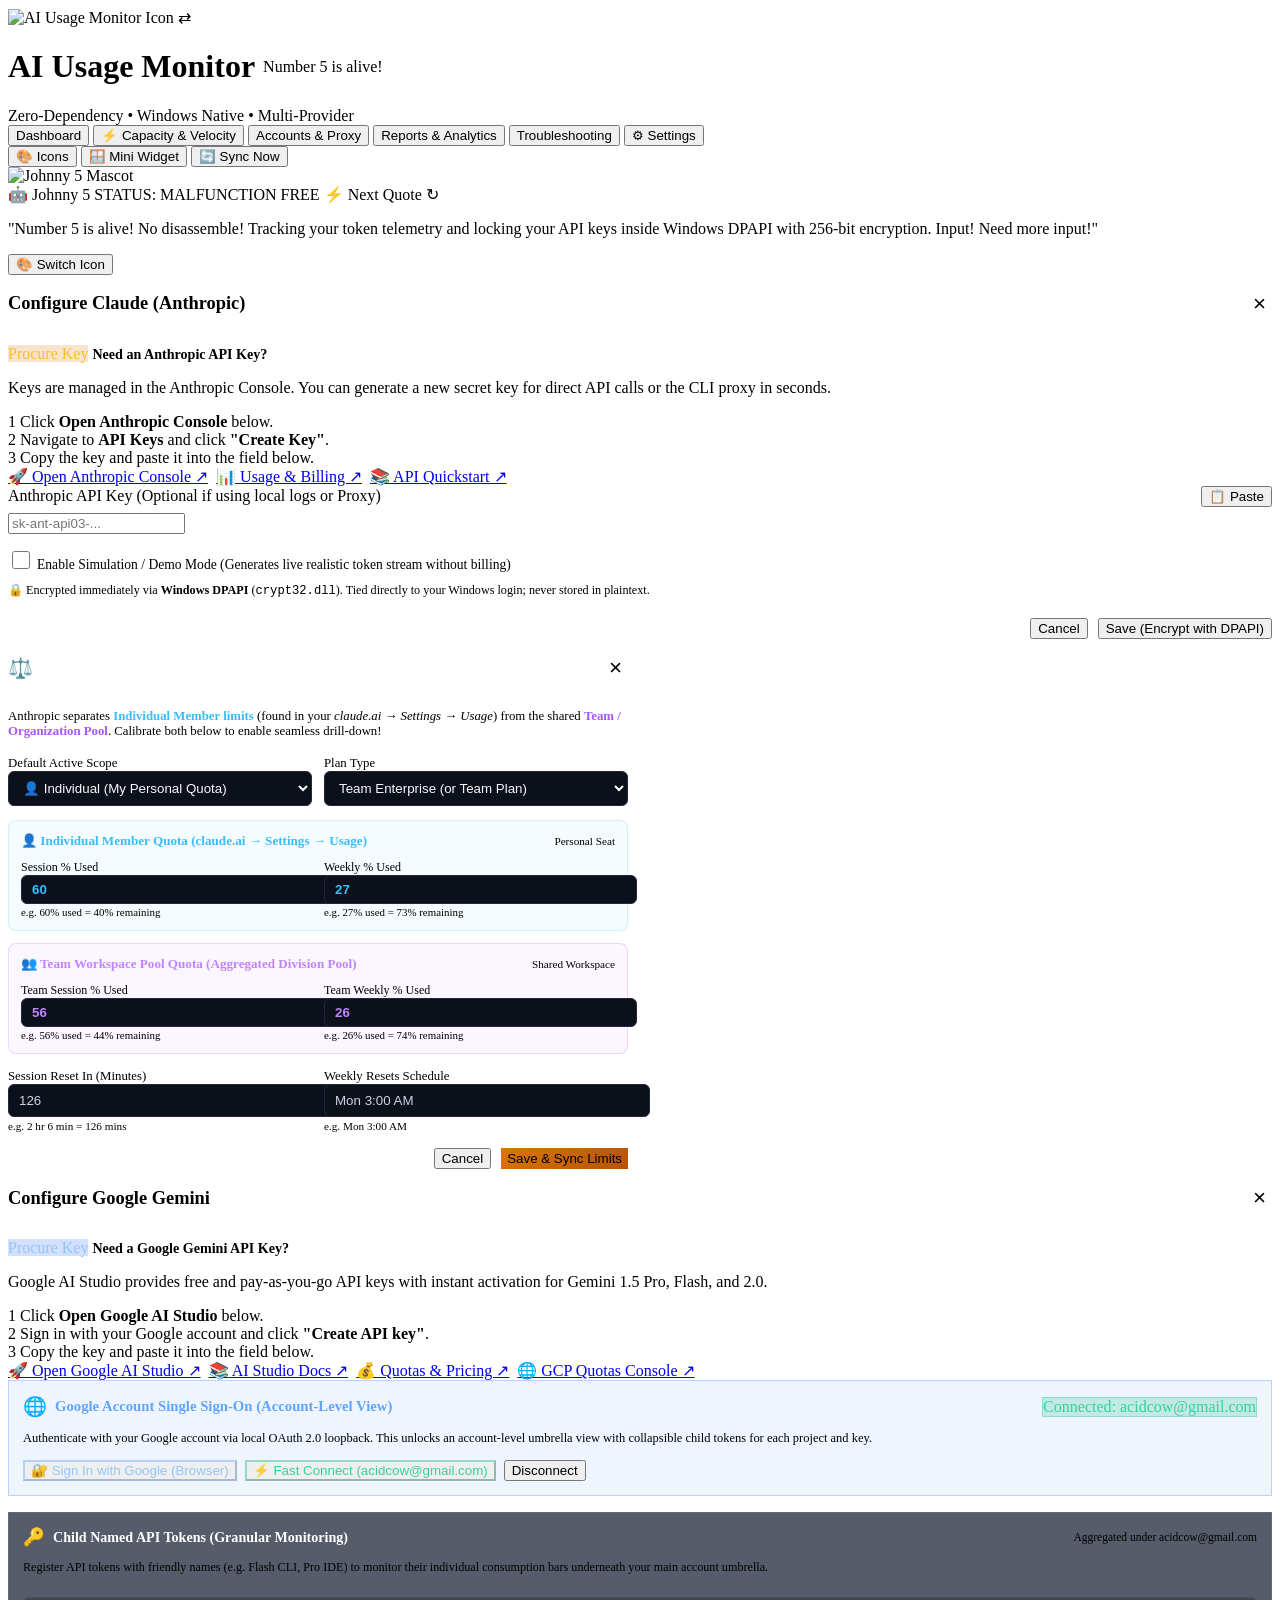
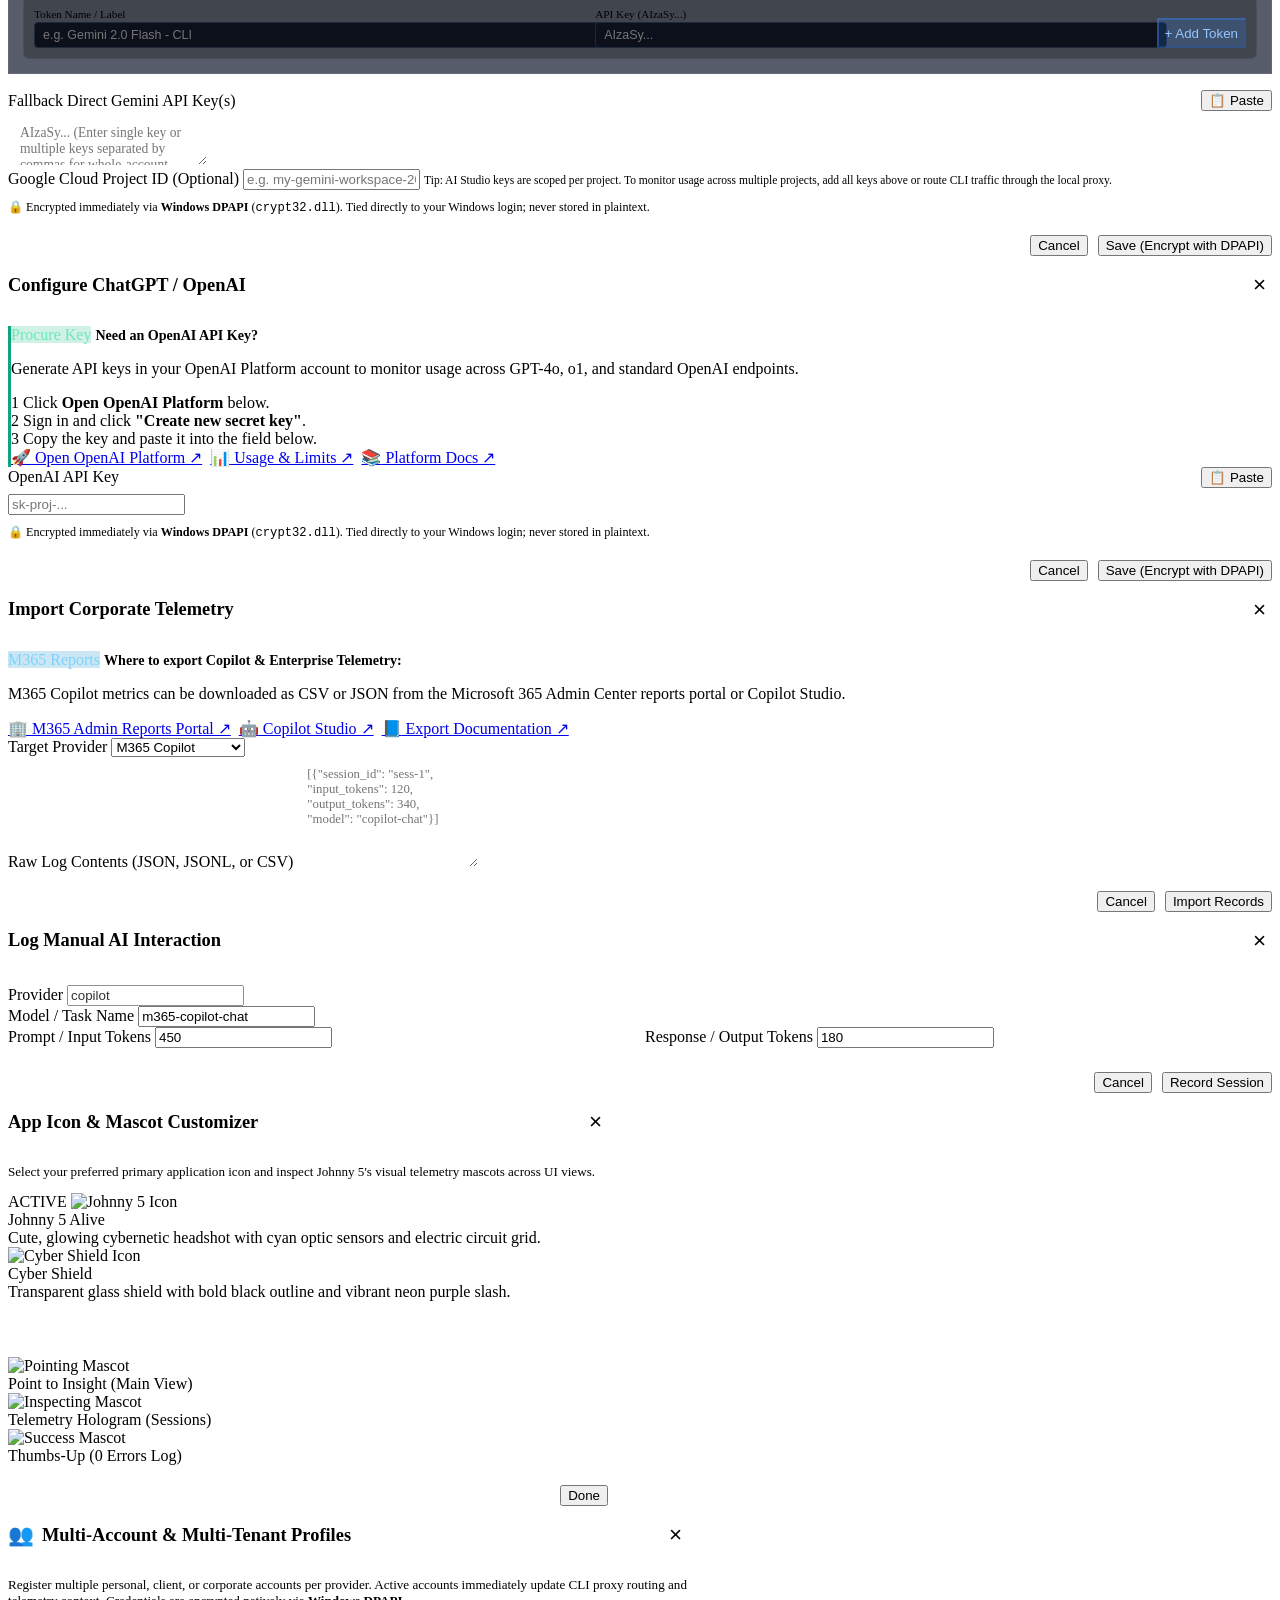
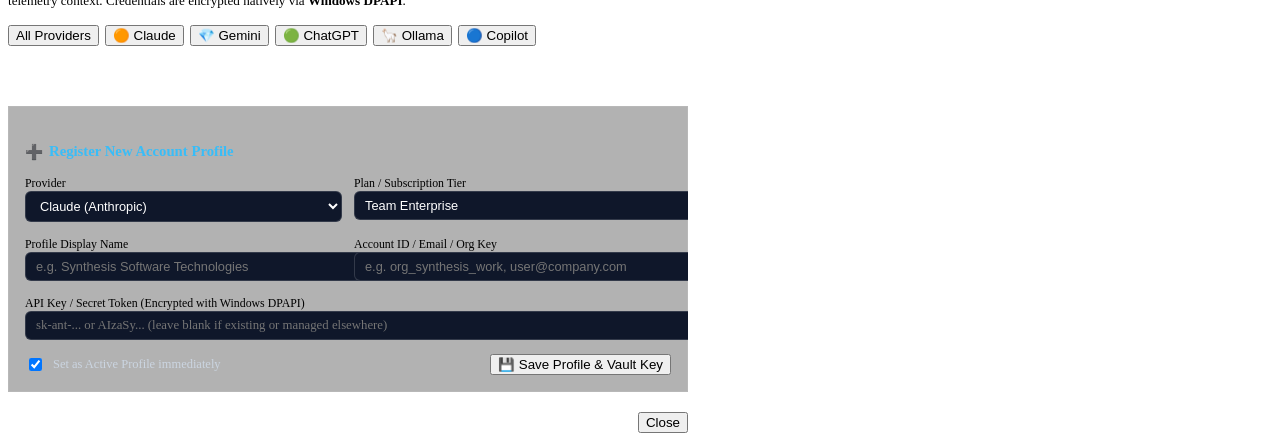
==== frontend/index.html @ 170809d8 "feat(multi-account): AIUM-608 multi-account profiles, tenant switching, and historical aggregation" ====
<!DOCTYPE html>
<html lang="en">
<head>
  <meta charset="UTF-8">
  <meta name="viewport" content="width=device-width, initial-scale=1.0">
  <title>AI Usage Monitor | Token & Quota Tracker</title>
  <meta name="description" content="Zero-dependency, privacy-first desktop monitor and taskbar widget for AI tokens, sessions, quotas, and rates.">
  <link rel="icon" id="app-favicon" type="image/jpeg" href="/assets/icons/app_icon_johnny5.jpg">
  <link rel="stylesheet" href="/css/styles.css">
  <link rel="preconnect" href="https://fonts.googleapis.com">
  <link rel="preconnect" href="https://fonts.gstatic.com" crossorigin>
  <link href="https://fonts.googleapis.com/css2?family=Inter:wght@400;500;600;700;800&family=JetBrains+Mono:wght@400;500;600;700&display=swap" rel="stylesheet">
</head>
<body>
  <!-- Application Header -->
  <header class="app-header">
    <div class="brand">
      <div class="brand-icon-wrapper" id="brand-icon-toggle" onclick="window.App.toggleAppIcon()" title="Click to switch app icon (Johnny 5 vs Cyber Shield)">
        <img id="brand-logo-img" src="/assets/icons/app_icon_johnny5.jpg" alt="AI Usage Monitor Icon" class="brand-avatar-img">
        <span class="icon-toggle-hint">⇄</span>
      </div>
      <div class="brand-text">
        <div style="display: flex; align-items: center; gap: 8px;">
          <h1>AI Usage Monitor</h1>
          <span class="mascot-tag" title="Johnny 5 Guard Mascot Active">Number 5 is alive!</span>
        </div>
        <span>Zero-Dependency • Windows Native • Multi-Provider</span>
      </div>
    </div>

    <!-- Navigation Tabs -->
    <nav class="nav-tabs">
      <button class="nav-tab active" data-tab="dashboard">Dashboard</button>
      <button class="nav-tab" data-tab="capacity">⚡ Capacity & Velocity</button>
      <button class="nav-tab" data-tab="providers">Accounts & Proxy</button>
      <button class="nav-tab" data-tab="reports">Reports & Analytics</button>
      <button class="nav-tab" data-tab="troubleshooting">Troubleshooting</button>
      <button class="nav-tab" data-tab="settings">⚙ Settings</button>
    </nav>

    <!-- Header Actions -->
    <div class="header-actions">
      <button class="btn btn-secondary" onclick="window.App.openIconPickerModal()" title="Choose app icon & mascot theme">
        🎨 Icons
      </button>
      <button class="btn btn-secondary" onclick="window.App.launchDesktopWidget()" title="Launch native floating desktop widget">
        🪟 Mini Widget
      </button>
      <button class="btn btn-primary" onclick="window.App.loadUsageData()">
        🔄 Sync Now
      </button>
    </div>
  </header>

  <!-- Main Container -->
  <main class="container">
    <!-- Top Status Pills (Canonical Component Container) -->
    <div id="container-header-status"></div>

    <!-- Johnny 5 Mascot Live Banner -->
    <div class="mascot-banner" id="johnny5-mascot-banner">
      <div class="mascot-banner-avatar">
        <img src="/assets/mascot/johnny5_pointing.jpg" alt="Johnny 5 Mascot" class="mascot-img-pointing" id="mascot-main-img" onclick="window.App.cycleMascotQuote()" style="cursor: pointer;" title="Click Johnny 5 for more wisdom!">
      </div>
      <div class="mascot-banner-content">
        <div class="mascot-speech-bubble">
          <div class="mascot-quote-header">
            <span class="mascot-name">🤖 Johnny 5</span>
            <span class="mascot-status-tag" id="mascot-status-tag">STATUS: MALFUNCTION FREE</span>
            <span class="mascot-tip-pill" onclick="window.App.cycleMascotQuote()" title="Click for more Johnny 5 advice">⚡ Next Quote ↻</span>
          </div>
          <p class="mascot-quote-text" id="mascot-quote-text">
            "Number 5 is alive! No disassemble! Tracking your token telemetry and locking your API keys inside Windows DPAPI with 256-bit encryption. Input! Need more input!"
          </p>
        </div>
      </div>
      <div class="mascot-banner-actions">
        <button class="btn btn-secondary btn-sm" onclick="window.App.openIconPickerModal()" title="Customize App Icon & Mascot">
          🎨 Switch Icon
        </button>
      </div>
    </div>

    <!-- Tab 1: Dashboard View -->
    <div class="tab-content active" id="tab-dashboard">
      <div id="container-usage-gauges"></div>
      <div id="container-session-timeline"></div>
    </div>

    <!-- Tab: Capacity & Velocity Analytics View -->
    <div class="tab-content" id="tab-capacity">
      <div id="container-capacity-analytics"></div>
    </div>

    <!-- Tab 2: Providers & Proxy View -->
    <div class="tab-content" id="tab-providers">
      <div id="container-provider-hub"></div>
    </div>

    <!-- Tab 3: Reports & Multi-Dimensional Analytics View -->
    <div class="tab-content" id="tab-reports">
      <div id="container-reports-panel"></div>
    </div>

    <!-- Tab 4: Troubleshooting View -->
    <div class="tab-content" id="tab-troubleshooting">
      <div id="container-troubleshooter"></div>
    </div>

    <!-- Tab 5: Settings & Configuration View -->
    <div class="tab-content" id="tab-settings">
      <div id="container-settings-panel"></div>
    </div>
  </main>

  <!-- Claude Configuration Modal -->
  <!-- Claude Configuration Modal -->
  <div class="modal-overlay" id="claude-config-modal">
    <div class="modal-box">
      <div style="display: flex; justify-content: space-between; align-items: center; margin-bottom: 12px;">
        <h3 style="font-size: 1.15rem; font-weight: 700;">Configure Claude (Anthropic)</h3>
        <button onclick="window.App.closeConfigureClaudeModal()" style="background: none; border: none; color: var(--text-muted); font-size: 1.4rem; cursor: pointer;">&times;</button>
      </div>

      <!-- Quick Procurement Guide Banner -->
      <div class="procure-guide-card" style="border-left: 3px solid var(--claude-color);">
        <div class="procure-header">
          <span class="procure-badge" style="background: rgba(217, 119, 6, 0.2); color: #fbbf24; border-color: rgba(245, 158, 11, 0.4);">Procure Key</span>
          <span style="font-weight: 600; font-size: 0.88rem;">Need an Anthropic API Key?</span>
        </div>
        <p class="procure-desc">
          Keys are managed in the Anthropic Console. You can generate a new secret key for direct API calls or the CLI proxy in seconds.
        </p>
        <div class="procure-steps">
          <div class="step-item"><span class="step-num">1</span> Click <strong>Open Anthropic Console</strong> below.</div>
          <div class="step-item"><span class="step-num">2</span> Navigate to <strong>API Keys</strong> and click <strong>"Create Key"</strong>.</div>
          <div class="step-item"><span class="step-num">3</span> Copy the key and paste it into the field below.</div>
        </div>
        <div style="display: flex; gap: 8px; flex-wrap: wrap;">
          <a href="https://console.anthropic.com/settings/keys" target="_blank" rel="noopener noreferrer" class="btn btn-procure btn-procure-claude">
            <span>🚀</span> Open Anthropic Console ↗
          </a>
          <a href="https://console.anthropic.com/settings/cost" target="_blank" rel="noopener noreferrer" class="btn btn-secondary btn-sm">
            <span>📊</span> Usage & Billing ↗
          </a>
          <a href="https://docs.anthropic.com/en/docs/initial-setup" target="_blank" rel="noopener noreferrer" class="btn btn-secondary btn-sm">
            <span>📚</span> API Quickstart ↗
          </a>
        </div>
      </div>

      <div class="form-group">
        <div style="display: flex; justify-content: space-between; align-items: center; margin-bottom: 6px;">
          <label for="claude-api-key-input" style="margin-bottom: 0;">Anthropic API Key (Optional if using local logs or Proxy)</label>
          <button type="button" class="btn btn-secondary btn-sm" onclick="window.App.pasteFromClipboard('claude-api-key-input')">📋 Paste</button>
        </div>
        <input type="password" id="claude-api-key-input" placeholder="sk-ant-api03-..." autocomplete="off">
      </div>

      <div class="form-group" style="flex-direction: row; align-items: center; gap: 10px; margin-top: 14px;">
        <input type="checkbox" id="claude-sim-checkbox" style="width: 18px; height: 18px; cursor: pointer;">
        <label for="claude-sim-checkbox" style="cursor: pointer; font-size: 0.85rem; color: var(--text-main);">
          Enable Simulation / Demo Mode (Generates live realistic token stream without billing)
        </label>
      </div>

      <p style="font-size: 0.76rem; color: var(--text-dim); margin-top: 10px;">
        🔒 Encrypted immediately via <strong>Windows DPAPI</strong> (<code>crypt32.dll</code>). Tied directly to your Windows login; never stored in plaintext.
      </p>

      <div style="display: flex; justify-content: flex-end; gap: 10px; margin-top: 20px;">
        <button class="btn btn-secondary" onclick="window.App.closeConfigureClaudeModal()">Cancel</button>
        <button class="btn btn-primary" onclick="window.App.saveClaudeConfig()">Save (Encrypt with DPAPI)</button>
      </div>
    </div>
  </div>

  <!-- Claude Quota & Team Limits Calibration Modal -->
  <div class="modal-overlay" id="claude-quota-modal">
    <div class="modal-box" style="max-width: 620px;">
      <div style="display: flex; justify-content: space-between; align-items: center; margin-bottom: 12px;">
        <div style="display: flex; align-items: center; gap: 8px;">
          <span style="font-size: 1.25rem;">⚖️</span>
          <h3 style="font-size: 1.15rem; font-weight: 700; color: #fff;">Calibrate Claude Quota & Limits</h3>
        </div>
        <button onclick="window.App.closeClaudeQuotaModal()" style="background: none; border: none; color: var(--text-muted); font-size: 1.4rem; cursor: pointer;">&times;</button>
      </div>
      <p style="font-size: 0.8rem; color: var(--text-muted); margin-bottom: 14px;">
        Anthropic separates <strong style="color: #38bdf8;">Individual Member limits</strong> (found in your <em>claude.ai &rarr; Settings &rarr; Usage</em>) from the shared <strong style="color: #a855f7;">Team / Organization Pool</strong>. Calibrate both below to enable seamless drill-down!
      </p>

      <div style="display: grid; grid-template-columns: 1fr 1fr; gap: 12px; margin-bottom: 14px;">
        <div class="form-group">
          <label for="claude-quota-scope-select" style="font-size: 0.8rem; color: var(--text-muted);">Default Active Scope</label>
          <select id="claude-quota-scope-select" style="width: 100%; background: #0b101b; border: 1px solid #1e293b; color: #f8fafc; padding: 8px 10px; border-radius: 6px;">
            <option value="individual" selected>👤 Individual (My Personal Quota)</option>
            <option value="team">👥 Team Workspace Pool</option>
          </select>
        </div>
        <div class="form-group">
          <label for="claude-quota-plan" style="font-size: 0.8rem; color: var(--text-muted);">Plan Type</label>
          <select id="claude-quota-plan" style="width: 100%; background: #0b101b; border: 1px solid #1e293b; color: #f8fafc; padding: 8px 10px; border-radius: 6px;">
            <option value="Team Enterprise" selected>Team Enterprise (or Team Plan)</option>
            <option value="Pro">Pro Plan</option>
            <option value="Enterprise">Enterprise</option>
            <option value="Free">Free Tier</option>
          </select>
        </div>
      </div>

      <!-- Section: 👤 Individual Member Quota -->
      <div style="background: rgba(56, 189, 248, 0.05); border: 1px solid rgba(56, 189, 248, 0.2); border-radius: 8px; padding: 12px; margin-bottom: 12px;">
        <div style="display: flex; align-items: center; justify-content: space-between; margin-bottom: 8px;">
          <span style="font-size: 0.82rem; font-weight: 700; color: #38bdf8;">👤 Individual Member Quota (claude.ai &rarr; Settings &rarr; Usage)</span>
          <span style="font-size: 0.7rem; color: var(--text-dim);">Personal Seat</span>
        </div>
        <div style="display: grid; grid-template-columns: 1fr 1fr; gap: 12px;">
          <div class="form-group" style="margin-bottom: 0;">
            <label for="claude-quota-ind-session-used" style="font-size: 0.75rem; color: var(--text-muted);">Session % Used</label>
            <input type="number" id="claude-quota-ind-session-used" placeholder="60" value="60" min="0" max="100" step="0.5" style="width: 100%; background: #0b101b; border: 1px solid #1e293b; color: #38bdf8; padding: 6px 10px; border-radius: 6px; font-weight: bold;">
            <span style="font-size: 0.68rem; color: var(--text-dim); margin-top: 2px; display: block;">e.g. 60% used = 40% remaining</span>
          </div>
          <div class="form-group" style="margin-bottom: 0;">
            <label for="claude-quota-ind-weekly-used" style="font-size: 0.75rem; color: var(--text-muted);">Weekly % Used</label>
            <input type="number" id="claude-quota-ind-weekly-used" placeholder="27" value="27" min="0" max="100" step="0.5" style="width: 100%; background: #0b101b; border: 1px solid #1e293b; color: #38bdf8; padding: 6px 10px; border-radius: 6px; font-weight: bold;">
            <span style="font-size: 0.68rem; color: var(--text-dim); margin-top: 2px; display: block;">e.g. 27% used = 73% remaining</span>
          </div>
        </div>
      </div>

      <!-- Section: 👥 Team Workspace Pool Quota -->
      <div style="background: rgba(168, 85, 247, 0.05); border: 1px solid rgba(168, 85, 247, 0.2); border-radius: 8px; padding: 12px; margin-bottom: 12px;">
        <div style="display: flex; align-items: center; justify-content: space-between; margin-bottom: 8px;">
          <span style="font-size: 0.82rem; font-weight: 700; color: #c084fc;">👥 Team Workspace Pool Quota (Aggregated Division Pool)</span>
          <span style="font-size: 0.7rem; color: var(--text-dim);">Shared Workspace</span>
        </div>
        <div style="display: grid; grid-template-columns: 1fr 1fr; gap: 12px;">
          <div class="form-group" style="margin-bottom: 0;">
            <label for="claude-quota-team-session-used" style="font-size: 0.75rem; color: var(--text-muted);">Team Session % Used</label>
            <input type="number" id="claude-quota-team-session-used" placeholder="56" value="56" min="0" max="100" step="0.5" style="width: 100%; background: #0b101b; border: 1px solid #1e293b; color: #c084fc; padding: 6px 10px; border-radius: 6px; font-weight: bold;">
            <span style="font-size: 0.68rem; color: var(--text-dim); margin-top: 2px; display: block;">e.g. 56% used = 44% remaining</span>
          </div>
          <div class="form-group" style="margin-bottom: 0;">
            <label for="claude-quota-team-weekly-used" style="font-size: 0.75rem; color: var(--text-muted);">Team Weekly % Used</label>
            <input type="number" id="claude-quota-team-weekly-used" placeholder="26" value="26" min="0" max="100" step="0.5" style="width: 100%; background: #0b101b; border: 1px solid #1e293b; color: #c084fc; padding: 6px 10px; border-radius: 6px; font-weight: bold;">
            <span style="font-size: 0.68rem; color: var(--text-dim); margin-top: 2px; display: block;">e.g. 26% used = 74% remaining</span>
          </div>
        </div>
      </div>

      <!-- Resets & Schedules -->
      <div style="display: grid; grid-template-columns: 1fr 1fr; gap: 12px; margin-bottom: 16px;">
        <div class="form-group">
          <label for="claude-quota-session-reset-mins" style="font-size: 0.8rem; color: var(--text-muted);">Session Reset In (Minutes)</label>
          <input type="number" id="claude-quota-session-reset-mins" placeholder="126" value="126" min="1" max="300" style="width: 100%; background: #0b101b; border: 1px solid #1e293b; color: #cbd5e1; padding: 8px 10px; border-radius: 6px;">
          <span style="font-size: 0.7rem; color: var(--text-dim); margin-top: 3px; display: block;">e.g. 2 hr 6 min = 126 mins</span>
        </div>
        <div class="form-group">
          <label for="claude-quota-weekly-reset-str" style="font-size: 0.8rem; color: var(--text-muted);">Weekly Resets Schedule</label>
          <input type="text" id="claude-quota-weekly-reset-str" placeholder="Mon 3:00 AM" value="Mon 3:00 AM" style="width: 100%; background: #0b101b; border: 1px solid #1e293b; color: #cbd5e1; padding: 8px 10px; border-radius: 6px;">
          <span style="font-size: 0.7rem; color: var(--text-dim); margin-top: 3px; display: block;">e.g. Mon 3:00 AM</span>
        </div>
      </div>

      <div style="display: flex; justify-content: flex-end; gap: 10px; margin-top: 16px;">
        <button class="btn btn-secondary" onclick="window.App.closeClaudeQuotaModal()">Cancel</button>
        <button class="btn btn-primary" onclick="window.App.saveClaudeQuotaCalibration()" style="background: linear-gradient(135deg, #d97706, #b45309); border: none;">Save & Sync Limits</button>
      </div>
    </div>
  </div>

  <!-- Google Gemini Modal -->
  <div class="modal-overlay" id="gemini-config-modal">
    <div class="modal-box">
      <div style="display: flex; justify-content: space-between; align-items: center; margin-bottom: 12px;">
        <h3 style="font-size: 1.15rem; font-weight: 700;">Configure Google Gemini</h3>
        <button onclick="window.App.closeConfigureGeminiModal()" style="background: none; border: none; color: var(--text-muted); font-size: 1.4rem; cursor: pointer;">&times;</button>
      </div>

      <!-- Quick Procurement Guide Banner -->
      <div class="procure-guide-card" style="border-left: 3px solid var(--gemini-color);">
        <div class="procure-header">
          <span class="procure-badge" style="background: rgba(37, 99, 235, 0.2); color: #93c5fd; border-color: rgba(96, 165, 250, 0.4);">Procure Key</span>
          <span style="font-weight: 600; font-size: 0.88rem;">Need a Google Gemini API Key?</span>
        </div>
        <p class="procure-desc">
          Google AI Studio provides free and pay-as-you-go API keys with instant activation for Gemini 1.5 Pro, Flash, and 2.0.
        </p>
        <div class="procure-steps">
          <div class="step-item"><span class="step-num">1</span> Click <strong>Open Google AI Studio</strong> below.</div>
          <div class="step-item"><span class="step-num">2</span> Sign in with your Google account and click <strong>"Create API key"</strong>.</div>
          <div class="step-item"><span class="step-num">3</span> Copy the key and paste it into the field below.</div>
        </div>
        <div style="display: flex; gap: 8px; flex-wrap: wrap;">
          <a href="https://aistudio.google.com/app/apikey" target="_blank" rel="noopener noreferrer" class="btn btn-procure btn-procure-gemini">
            <span>🚀</span> Open Google AI Studio ↗
          </a>
          <a href="https://ai.google.dev/gemini-api/docs" target="_blank" rel="noopener noreferrer" class="btn btn-secondary btn-sm">
            <span>📚</span> AI Studio Docs ↗
          </a>
          <a href="https://ai.google.dev/pricing" target="_blank" rel="noopener noreferrer" class="btn btn-secondary btn-sm">
            <span>💰</span> Quotas & Pricing ↗
          </a>
          <a href="https://console.cloud.google.com/iam-admin/quotas" target="_blank" rel="noopener noreferrer" class="btn btn-secondary btn-sm" title="Open Google Cloud Console to inspect project-wide and account-wide API quotas">
            <span>🌐</span> GCP Quotas Console ↗
          </a>
        </div>
      </div>

      <!-- Google Account Sign-In (OAuth 2.0 PKCE & Account-Level Hierarchy) -->
      <div style="background: rgba(59, 130, 246, 0.08); border: 1px solid rgba(59, 130, 246, 0.3); border-radius: var(--radius-sm); padding: 14px; margin-bottom: 16px;">
        <div style="display: flex; justify-content: space-between; align-items: center; margin-bottom: 8px;">
          <div style="display: flex; align-items: center; gap: 8px;">
            <span style="font-size: 1.2rem;">🌐</span>
            <strong style="color: #60a5fa; font-size: 0.92rem;">Google Account Single Sign-On (Account-Level View)</strong>
          </div>
          <span id="gemini-oauth-badge" class="badge" style="background: rgba(16, 185, 129, 0.2); color: #34d399; border: 1px solid rgba(16, 185, 129, 0.3);">
            Connected: acidcow@gmail.com
          </span>
        </div>
        <p style="font-size: 0.78rem; color: var(--text-muted); margin-bottom: 12px; line-height: 1.4;">
          Authenticate with your Google account via local OAuth 2.0 loopback. This unlocks an account-level umbrella view with collapsible child tokens for each project and key.
        </p>
        <div style="display: flex; gap: 8px; flex-wrap: wrap; align-items: center;">
          <button type="button" class="btn btn-secondary btn-sm" onclick="window.App.startGoogleOAuth()" style="border-color: rgba(96, 165, 250, 0.4); color: #93c5fd;">
            🔐 Sign In with Google (Browser)
          </button>
          <button type="button" class="btn btn-secondary btn-sm" onclick="window.App.simulateGoogleAccount('acidcow@gmail.com')" style="border-color: rgba(16, 185, 129, 0.4); color: #34d399;">
            ⚡ Fast Connect (acidcow@gmail.com)
          </button>
          <button type="button" class="btn btn-secondary btn-sm" onclick="window.App.disconnectGoogleAccount()" style="color: var(--accent-rose);">
            Disconnect
          </button>
        </div>
      </div>

      <!-- Child Named API Tokens Registry -->
      <div style="background: rgba(15, 23, 42, 0.7); border: 1px solid rgba(255, 255, 255, 0.08); border-radius: var(--radius-sm); padding: 14px; margin-bottom: 16px;">
        <div style="display: flex; justify-content: space-between; align-items: center; margin-bottom: 8px;">
          <div style="display: flex; align-items: center; gap: 8px;">
            <span style="font-size: 1.1rem;">🔑</span>
            <strong style="font-size: 0.88rem; color: #fff;">Child Named API Tokens (Granular Monitoring)</strong>
          </div>
          <span style="font-size: 0.72rem; color: var(--text-dim);">Aggregated under acidcow@gmail.com</span>
        </div>
        <p style="font-size: 0.76rem; color: var(--text-dim); margin-bottom: 10px;">
          Register API tokens with friendly names (e.g. Flash CLI, Pro IDE) to monitor their individual consumption bars underneath your main account umbrella.
        </p>

        <!-- Dynamic List of Registered Child Tokens -->
        <div id="gemini-named-tokens-list" style="display: flex; flex-direction: column; gap: 6px; margin-bottom: 12px; max-height: 150px; overflow-y: auto;">
          <!-- Loaded dynamically via checkGoogleAuthStatus() -->
        </div>

        <!-- Add Token Form -->
        <div style="background: rgba(0,0,0,0.25); border: 1px solid rgba(255,255,255,0.05); border-radius: 6px; padding: 10px; display: grid; grid-template-columns: 1fr 1fr auto; gap: 8px; align-items: flex-end;">
          <div>
            <label style="font-size: 0.7rem; color: var(--text-muted); display: block; margin-bottom: 2px;">Token Name / Label</label>
            <input type="text" id="gemini-new-tok-name" placeholder="e.g. Gemini 2.0 Flash - CLI" style="width: 100%; background: #0b101b; border: 1px solid #1e293b; color: #fff; padding: 5px 8px; border-radius: 4px; font-size: 0.78rem;">
          </div>
          <div>
            <label style="font-size: 0.7rem; color: var(--text-muted); display: block; margin-bottom: 2px;">API Key (AIzaSy...)</label>
            <input type="password" id="gemini-new-tok-key" placeholder="AIzaSy..." style="width: 100%; background: #0b101b; border: 1px solid #1e293b; color: #fff; padding: 5px 8px; border-radius: 4px; font-size: 0.78rem;">
          </div>
          <button type="button" class="btn btn-secondary btn-sm" onclick="window.App.addNamedGeminiToken()" style="background: rgba(59, 130, 246, 0.2); color: #93c5fd; border-color: rgba(59, 130, 246, 0.4); height: 30px;">
            + Add Token
          </button>
        </div>
      </div>

      <div class="form-group">
        <div style="display: flex; justify-content: space-between; align-items: center; margin-bottom: 6px;">
          <label for="gemini-api-key-input" style="margin-bottom: 0;">Fallback Direct Gemini API Key(s)</label>
          <button type="button" class="btn btn-secondary btn-sm" onclick="window.App.pasteFromClipboard('gemini-api-key-input')">📋 Paste</button>
        </div>
        <textarea id="gemini-api-key-input" rows="2" style="background: rgba(255,255,255,0.05); border: 1px solid var(--border-subtle); border-radius: var(--radius-sm); padding: 8px 12px; color: var(--text-main); font-family: var(--font-mono); font-size: 0.85rem;" placeholder="AIzaSy... (Enter single key or multiple keys separated by commas for whole-account aggregation)" autocomplete="off"></textarea>
      </div>

      <div class="form-group">
        <label for="gemini-project-id-input">Google Cloud Project ID (Optional)</label>
        <input type="text" id="gemini-project-id-input" placeholder="e.g. my-gemini-workspace-2026" autocomplete="off">
        <span style="font-size: 0.72rem; color: var(--text-dim); margin-top: 3px;">
          Tip: AI Studio keys are scoped per project. To monitor usage across multiple projects, add all keys above or route CLI traffic through the local proxy.
        </span>
      </div>

      <p style="font-size: 0.76rem; color: var(--text-dim); margin-top: 10px;">
        🔒 Encrypted immediately via <strong>Windows DPAPI</strong> (<code>crypt32.dll</code>). Tied directly to your Windows login; never stored in plaintext.
      </p>

      <div style="display: flex; justify-content: flex-end; gap: 10px; margin-top: 20px;">
        <button class="btn btn-secondary" onclick="window.App.closeConfigureGeminiModal()">Cancel</button>
        <button class="btn btn-primary" onclick="window.App.saveGeminiConfig()">Save (Encrypt with DPAPI)</button>
      </div>
    </div>
  </div>

  <!-- ChatGPT / OpenAI Configuration Modal -->
  <div class="modal-overlay" id="chatgpt-config-modal">
    <div class="modal-box">
      <div style="display: flex; justify-content: space-between; align-items: center; margin-bottom: 12px;">
        <h3 style="font-size: 1.15rem; font-weight: 700;">Configure ChatGPT / OpenAI</h3>
        <button onclick="window.App.closeConfigureChatGPTModal()" style="background: none; border: none; color: var(--text-muted); font-size: 1.4rem; cursor: pointer;">&times;</button>
      </div>

      <!-- Quick Procurement Guide Banner -->
      <div class="procure-guide-card" style="border-left: 3px solid #10a37f;">
        <div class="procure-header">
          <span class="procure-badge" style="background: rgba(16, 185, 129, 0.2); color: #6ee7b7; border-color: rgba(52, 211, 153, 0.4);">Procure Key</span>
          <span style="font-weight: 600; font-size: 0.88rem;">Need an OpenAI API Key?</span>
        </div>
        <p class="procure-desc">
          Generate API keys in your OpenAI Platform account to monitor usage across GPT-4o, o1, and standard OpenAI endpoints.
        </p>
        <div class="procure-steps">
          <div class="step-item"><span class="step-num">1</span> Click <strong>Open OpenAI Platform</strong> below.</div>
          <div class="step-item"><span class="step-num">2</span> Sign in and click <strong>"Create new secret key"</strong>.</div>
          <div class="step-item"><span class="step-num">3</span> Copy the key and paste it into the field below.</div>
        </div>
        <div style="display: flex; gap: 8px; flex-wrap: wrap;">
          <a href="https://platform.openai.com/api-keys" target="_blank" rel="noopener noreferrer" class="btn btn-procure btn-procure-openai">
            <span>🚀</span> Open OpenAI Platform ↗
          </a>
          <a href="https://platform.openai.com/usage" target="_blank" rel="noopener noreferrer" class="btn btn-secondary btn-sm">
            <span>📊</span> Usage & Limits ↗
          </a>
          <a href="https://platform.openai.com/docs/quickstart" target="_blank" rel="noopener noreferrer" class="btn btn-secondary btn-sm">
            <span>📚</span> Platform Docs ↗
          </a>
        </div>
      </div>

      <div class="form-group">
        <div style="display: flex; justify-content: space-between; align-items: center; margin-bottom: 6px;">
          <label for="chatgpt-api-key-input" style="margin-bottom: 0;">OpenAI API Key</label>
          <button type="button" class="btn btn-secondary btn-sm" onclick="window.App.pasteFromClipboard('chatgpt-api-key-input')">📋 Paste</button>
        </div>
        <input type="password" id="chatgpt-api-key-input" placeholder="sk-proj-..." autocomplete="off">
      </div>

      <p style="font-size: 0.76rem; color: var(--text-dim); margin-top: 10px;">
        🔒 Encrypted immediately via <strong>Windows DPAPI</strong> (<code>crypt32.dll</code>). Tied directly to your Windows login; never stored in plaintext.
      </p>

      <div style="display: flex; justify-content: flex-end; gap: 10px; margin-top: 20px;">
        <button class="btn btn-secondary" onclick="window.App.closeConfigureChatGPTModal()">Cancel</button>
        <button class="btn btn-primary" onclick="window.App.saveChatGPTConfig()">Save (Encrypt with DPAPI)</button>
      </div>
    </div>
  </div>

  <!-- Telemetry File Import Modal (for Copilot / Corporate logs) -->
  <div class="modal-overlay" id="telemetry-import-modal">
    <div class="modal-box">
      <div style="display: flex; justify-content: space-between; align-items: center; margin-bottom: 12px;">
        <h3 style="font-size: 1.15rem; font-weight: 700;">Import Corporate Telemetry</h3>
        <button onclick="window.App.closeImportModal()" style="background: none; border: none; color: var(--text-muted); font-size: 1.4rem; cursor: pointer;">&times;</button>
      </div>

      <!-- Quick Guidance Banner for M365 Copilot -->
      <div class="procure-guide-card" style="border-left: 3px solid var(--copilot-color);">
        <div class="procure-header">
          <span class="procure-badge" style="background: rgba(2, 132, 199, 0.2); color: #7dd3fc; border-color: rgba(56, 189, 248, 0.4);">M365 Reports</span>
          <span style="font-weight: 600; font-size: 0.88rem;">Where to export Copilot & Enterprise Telemetry:</span>
        </div>
        <p class="procure-desc">
          M365 Copilot metrics can be downloaded as CSV or JSON from the Microsoft 365 Admin Center reports portal or Copilot Studio.
        </p>
        <div style="display: flex; gap: 8px; flex-wrap: wrap;">
          <a href="https://admin.microsoft.com/#/reportsUsage/CopilotActivity" target="_blank" rel="noopener noreferrer" class="btn btn-procure btn-procure-copilot">
            <span>🏢</span> M365 Admin Reports Portal ↗
          </a>
          <a href="https://copilotstudio.microsoft.com" target="_blank" rel="noopener noreferrer" class="btn btn-secondary btn-sm">
            <span>🤖</span> Copilot Studio ↗
          </a>
          <a href="https://learn.microsoft.com/en-us/copilot/microsoft-365/microsoft-365-copilot-usage-reports" target="_blank" rel="noopener noreferrer" class="btn btn-secondary btn-sm">
            <span>📘</span> Export Documentation ↗
          </a>
        </div>
      </div>

      <div class="form-group">
        <label for="import-provider-select">Target Provider</label>
        <select id="import-provider-select">
          <option value="copilot">M365 Copilot</option>
          <option value="claude">Claude</option>
          <option value="gemini">Google Gemini</option>
          <option value="chatgpt">ChatGPT / OpenAI</option>
          <option value="ollama">Ollama</option>
        </select>
      </div>
      <div class="form-group">
        <label for="import-raw-text">Raw Log Contents (JSON, JSONL, or CSV)</label>
        <textarea id="import-raw-text" rows="6" style="background: rgba(255,255,255,0.05); border: 1px solid var(--border-subtle); border-radius: var(--radius-sm); padding: 10px; color: var(--text-main); font-family: var(--font-mono); font-size: 0.8rem;" placeholder='[{"session_id": "sess-1", "input_tokens": 120, "output_tokens": 340, "model": "copilot-chat"}]'></textarea>
      </div>
      <div style="display: flex; justify-content: flex-end; gap: 10px; margin-top: 20px;">
        <button class="btn btn-secondary" onclick="window.App.closeImportModal()">Cancel</button>
        <button class="btn btn-primary" onclick="window.App.submitImport()">Import Records</button>
      </div>
    </div>
  </div>

  <!-- Manual Session Logger Modal -->
  <div class="modal-overlay" id="manual-session-modal">
    <div class="modal-box">
      <div style="display: flex; justify-content: space-between; align-items: center; margin-bottom: 16px;">
        <h3 style="font-size: 1.15rem; font-weight: 700;">Log Manual AI Interaction</h3>
        <button onclick="window.App.closeManualModal()" style="background: none; border: none; color: var(--text-muted); font-size: 1.4rem; cursor: pointer;">&times;</button>
      </div>
      <div class="form-group">
        <label>Provider</label>
        <input type="text" id="manual-provider" value="copilot" readonly style="opacity: 0.8;">
      </div>
      <div class="form-group">
        <label>Model / Task Name</label>
        <input type="text" id="manual-model" placeholder="Copilot Word Analysis / M365 Chat" value="m365-copilot-chat">
      </div>
      <div style="display: grid; grid-template-columns: 1fr 1fr; gap: 10px;">
        <div class="form-group">
          <label>Prompt / Input Tokens</label>
          <input type="number" id="manual-input-tokens" value="450">
        </div>
        <div class="form-group">
          <label>Response / Output Tokens</label>
          <input type="number" id="manual-output-tokens" value="180">
        </div>
      </div>
      <div style="display: flex; justify-content: flex-end; gap: 10px; margin-top: 24px;">
        <button class="btn btn-secondary" onclick="window.App.closeManualModal()">Cancel</button>
        <button class="btn btn-primary" onclick="window.App.submitManualSession()">Record Session</button>
      </div>
    </div>
  </div>

  <!-- Icon & Mascot Customizer Modal -->
  <div class="modal-overlay" id="icon-picker-modal">
    <div class="modal-box" style="max-width: 600px;">
      <div style="display: flex; justify-content: space-between; align-items: center; margin-bottom: 12px;">
        <h3 style="font-size: 1.15rem; font-weight: 700;">App Icon & Mascot Customizer</h3>
        <button onclick="window.App.closeIconPickerModal()" style="background: none; border: none; color: var(--text-muted); font-size: 1.4rem; cursor: pointer;">&times;</button>
      </div>

      <p style="font-size: 0.82rem; color: var(--text-muted);">
        Select your preferred primary application icon and inspect Johnny 5's visual telemetry mascots across UI views.
      </p>

      <div class="icon-picker-grid">
        <!-- Option 1: Johnny 5 Glowing Headshot -->
        <div class="icon-choice-card selected" id="card-choice-johnny5" onclick="window.App.selectAppIcon('johnny5')">
          <span class="icon-selected-badge" id="badge-choice-johnny5">ACTIVE</span>
          <img src="/assets/icons/app_icon_johnny5.jpg" alt="Johnny 5 Icon" class="icon-choice-preview">
          <div class="icon-choice-title">Johnny 5 Alive</div>
          <div class="icon-choice-desc">Cute, glowing cybernetic headshot with cyan optic sensors and electric circuit grid.</div>
        </div>

        <!-- Option 2: Cyber Shield with Purple Slash -->
        <div class="icon-choice-card" id="card-choice-shield" onclick="window.App.selectAppIcon('shield')">
          <span class="icon-selected-badge" id="badge-choice-shield" style="display: none;">ACTIVE</span>
          <img src="/assets/icons/app_icon_shield.jpg" alt="Cyber Shield Icon" class="icon-choice-preview">
          <div class="icon-choice-title">Cyber Shield</div>
          <div class="icon-choice-desc">Transparent glass shield with bold black outline and vibrant neon purple slash.</div>
        </div>
      </div>

      <div style="margin-top: 18px; border-top: 1px solid var(--border-subtle); padding-top: 14px;">
        <div style="font-size: 0.84rem; font-weight: 700; color: #fff; margin-bottom: 8px;">
          Mascot UI Variations Gallery
        </div>
        <div class="mascot-gallery-grid">
          <div class="mascot-gallery-item">
            <img src="/assets/mascot/johnny5_pointing.jpg" alt="Pointing Mascot" class="mascot-gallery-img">
            <div class="mascot-gallery-label">Point to Insight (Main View)</div>
          </div>
          <div class="mascot-gallery-item">
            <img src="/assets/mascot/johnny5_inspecting.jpg" alt="Inspecting Mascot" class="mascot-gallery-img">
            <div class="mascot-gallery-label">Telemetry Hologram (Sessions)</div>
          </div>
          <div class="mascot-gallery-item">
            <img src="/assets/mascot/johnny5_success.jpg" alt="Success Mascot" class="mascot-gallery-img">
            <div class="mascot-gallery-label">Thumbs-Up (0 Errors Log)</div>
          </div>
        </div>
      </div>

      <div style="display: flex; justify-content: flex-end; gap: 10px; margin-top: 20px;">
        <button class="btn btn-primary" onclick="window.App.closeIconPickerModal()">Done</button>
      </div>
    </div>
  </div>

  <!-- Multi-Account Profile Manager Modal (AIUM-608) -->
  <div class="modal-overlay" id="account-profile-modal">
    <div class="modal-box" style="max-width: 680px; max-height: 90vh; overflow-y: auto;">
      <div style="display: flex; justify-content: space-between; align-items: center; margin-bottom: 12px;">
        <div style="display: flex; align-items: center; gap: 8px;">
          <span style="font-size: 1.3rem;">👥</span>
          <h3 style="font-size: 1.15rem; font-weight: 700;">Multi-Account & Multi-Tenant Profiles</h3>
        </div>
        <button onclick="window.App.closeAccountModal()" style="background: none; border: none; color: var(--text-muted); font-size: 1.4rem; cursor: pointer;">&times;</button>
      </div>

      <p style="font-size: 0.82rem; color: var(--text-muted); margin-bottom: 16px;">
        Register multiple personal, client, or corporate accounts per provider. Active accounts immediately update CLI proxy routing and telemetry context. Credentials are encrypted natively via <strong>Windows DPAPI</strong>.
      </p>

      <!-- Provider Filter Tabs -->
      <div style="display: flex; gap: 6px; margin-bottom: 16px; flex-wrap: wrap;">
        <button id="acct-tab-all" class="btn btn-sm btn-primary" onclick="window.App.filterAccountModalProvider('')">All Providers</button>
        <button id="acct-tab-claude" class="btn btn-sm btn-secondary" onclick="window.App.filterAccountModalProvider('claude')">🟠 Claude</button>
        <button id="acct-tab-gemini" class="btn btn-sm btn-secondary" onclick="window.App.filterAccountModalProvider('gemini')">💎 Gemini</button>
        <button id="acct-tab-chatgpt" class="btn btn-sm btn-secondary" onclick="window.App.filterAccountModalProvider('chatgpt')">🟢 ChatGPT</button>
        <button id="acct-tab-ollama" class="btn btn-sm btn-secondary" onclick="window.App.filterAccountModalProvider('ollama')">🦙 Ollama</button>
        <button id="acct-tab-copilot" class="btn btn-sm btn-secondary" onclick="window.App.filterAccountModalProvider('copilot')">🔵 Copilot</button>
      </div>

      <!-- Existing Accounts List -->
      <div style="margin-bottom: 20px;">
        <div style="font-size: 0.84rem; font-weight: 700; color: #fff; margin-bottom: 8px; display: flex; justify-content: space-between; align-items: center;">
          <span>Configured Profiles</span>
          <span style="font-size: 0.74rem; color: var(--text-dim);" id="acct-modal-count-label">0 Profiles</span>
        </div>
        <div id="acct-modal-profiles-list" style="display: flex; flex-direction: column; gap: 8px;">
          <!-- Dynamically populated -->
        </div>
      </div>

      <!-- Add New Account Form -->
      <div style="background: rgba(0,0,0,0.3); border: 1px solid rgba(255,255,255,0.08); border-radius: var(--radius-sm); padding: 16px;">
        <h4 style="font-size: 0.92rem; font-weight: 700; color: #38bdf8; margin-bottom: 12px; display: flex; align-items: center; gap: 6px;">
          <span>➕</span> Register New Account Profile
        </h4>

        <div style="display: grid; grid-template-columns: 1fr 1fr; gap: 12px; margin-bottom: 12px;">
          <div class="form-group" style="margin-bottom: 0;">
            <label for="acct-form-provider" style="font-size: 0.74rem;">Provider</label>
            <select id="acct-form-provider" style="width: 100%; background: #0f172a; border: 1px solid rgba(255,255,255,0.15); color: #fff; padding: 6px 10px; border-radius: 6px; font-size: 0.8rem;">
              <option value="claude">Claude (Anthropic)</option>
              <option value="gemini">Google Gemini</option>
              <option value="chatgpt">ChatGPT / OpenAI</option>
              <option value="ollama">Ollama Local Engine</option>
              <option value="copilot">M365 Copilot</option>
            </select>
          </div>

          <div class="form-group" style="margin-bottom: 0;">
            <label for="acct-form-plan" style="font-size: 0.74rem;">Plan / Subscription Tier</label>
            <input type="text" id="acct-form-plan" placeholder="Team Enterprise, Pro, Free Tier" value="Team Enterprise" style="width: 100%; background: #0f172a; border: 1px solid rgba(255,255,255,0.15); color: #fff; padding: 6px 10px; border-radius: 6px; font-size: 0.8rem;">
          </div>
        </div>

        <div style="display: grid; grid-template-columns: 1fr 1fr; gap: 12px; margin-bottom: 12px;">
          <div class="form-group" style="margin-bottom: 0;">
            <label for="acct-form-name" style="font-size: 0.74rem;">Profile Display Name</label>
            <input type="text" id="acct-form-name" placeholder="e.g. Synthesis Software Technologies" style="width: 100%; background: #0f172a; border: 1px solid rgba(255,255,255,0.15); color: #fff; padding: 6px 10px; border-radius: 6px; font-size: 0.8rem;">
          </div>

          <div class="form-group" style="margin-bottom: 0;">
            <label for="acct-form-id" style="font-size: 0.74rem;">Account ID / Email / Org Key</label>
            <input type="text" id="acct-form-id" placeholder="e.g. org_synthesis_work, user@company.com" style="width: 100%; background: #0f172a; border: 1px solid rgba(255,255,255,0.15); color: #fff; padding: 6px 10px; border-radius: 6px; font-size: 0.8rem;">
          </div>
        </div>

        <div class="form-group" style="margin-bottom: 12px;">
          <label for="acct-form-key" style="font-size: 0.74rem;">API Key / Secret Token (Encrypted with Windows DPAPI)</label>
          <input type="password" id="acct-form-key" placeholder="sk-ant-... or AIzaSy... (leave blank if existing or managed elsewhere)" style="width: 100%; background: #0f172a; border: 1px solid rgba(255,255,255,0.15); color: #fff; padding: 6px 10px; border-radius: 6px; font-size: 0.8rem; font-family: var(--font-mono);">
        </div>

        <div style="display: flex; align-items: center; justify-content: space-between; margin-top: 14px; flex-wrap: wrap; gap: 10px;">
          <label style="display: flex; align-items: center; gap: 8px; font-size: 0.78rem; cursor: pointer; color: #cbd5e1;">
            <input type="checkbox" id="acct-form-active" checked style="accent-color: var(--accent-purple);">
            Set as Active Profile immediately
          </label>
          <button class="btn btn-primary btn-sm" onclick="window.App.submitAccountProfileForm()">
            💾 Save Profile & Vault Key
          </button>
        </div>
      </div>

      <div style="display: flex; justify-content: flex-end; gap: 10px; margin-top: 20px;">
        <button class="btn btn-secondary" onclick="window.App.closeAccountModal()">Close</button>
      </div>
    </div>
  </div>

  <script src="/js/app.js"></script>
</body>
</html>
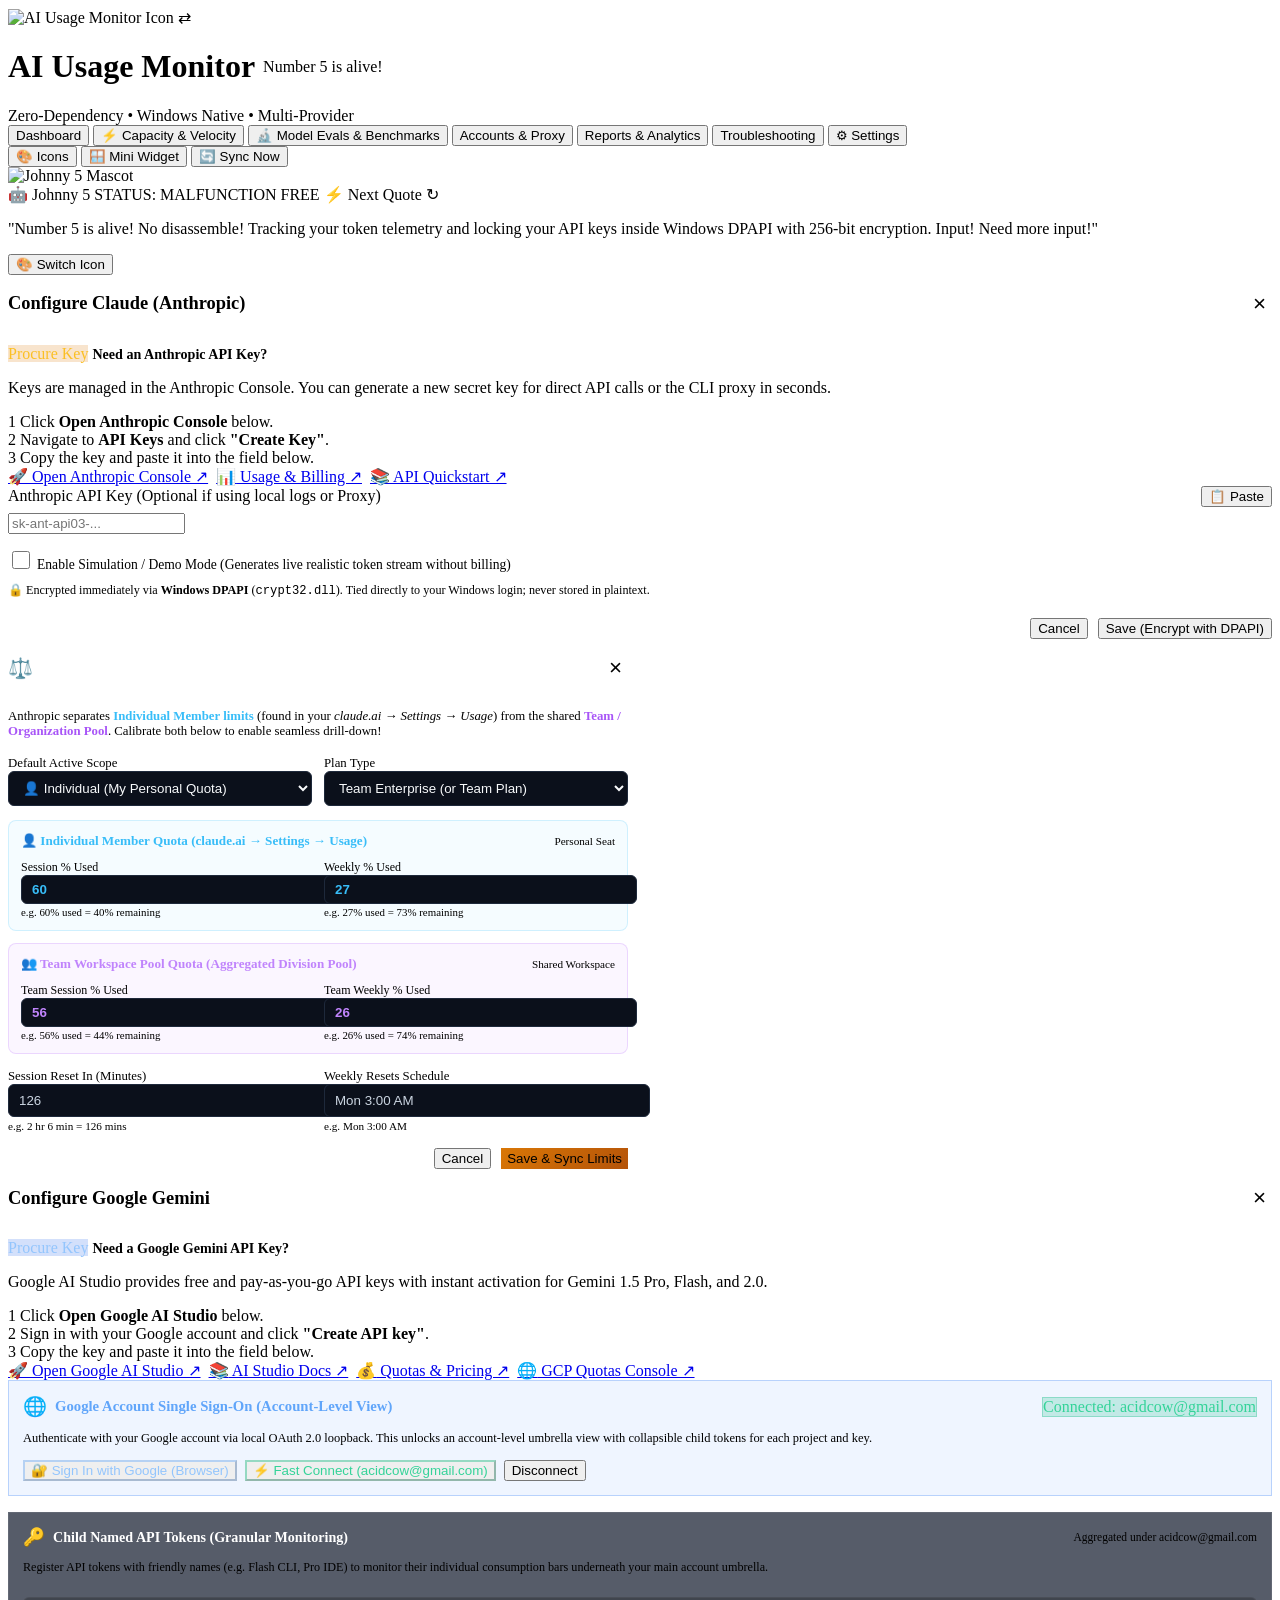
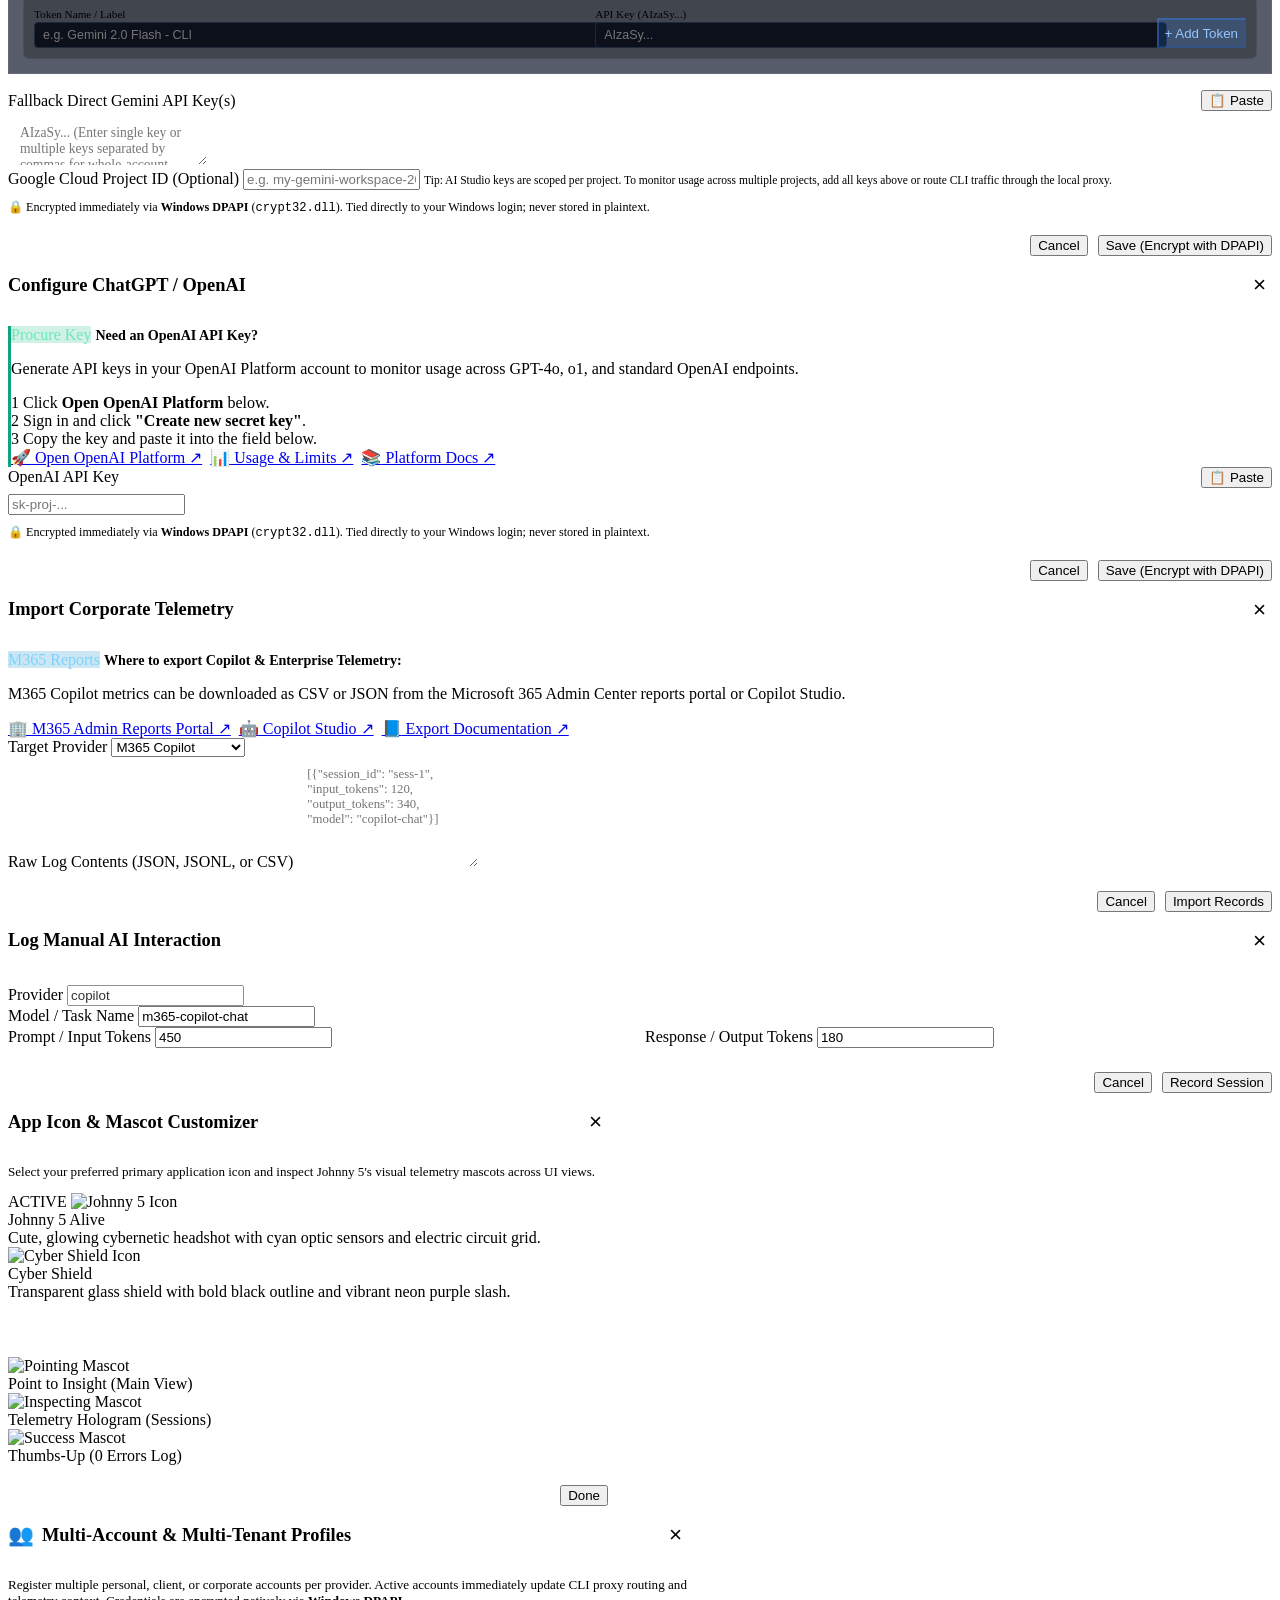
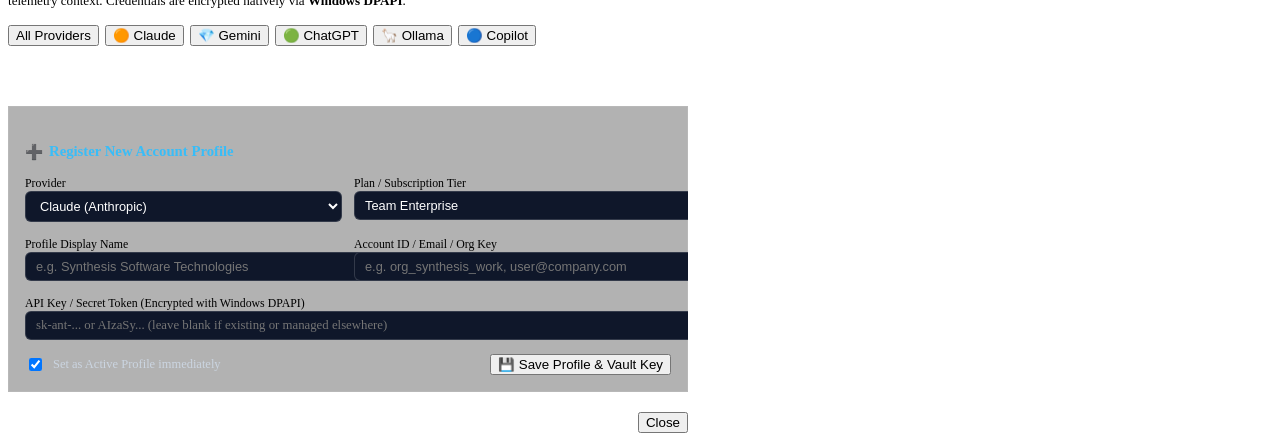
==== commit ee3435a8: "feat(benchmarking): AIUM-609 model quality evals, AST code validation, and prompt security suite" ====
--- a/frontend/index.html
+++ b/frontend/index.html
@@ -32,6 +32,7 @@
     <nav class="nav-tabs">
       <button class="nav-tab active" data-tab="dashboard">Dashboard</button>
       <button class="nav-tab" data-tab="capacity">⚡ Capacity & Velocity</button>
+      <button class="nav-tab" data-tab="benchmarks">🔬 Model Evals & Benchmarks</button>
       <button class="nav-tab" data-tab="providers">Accounts & Proxy</button>
       <button class="nav-tab" data-tab="reports">Reports & Analytics</button>
       <button class="nav-tab" data-tab="troubleshooting">Troubleshooting</button>
@@ -90,6 +91,11 @@
     <!-- Tab: Capacity & Velocity Analytics View -->
     <div class="tab-content" id="tab-capacity">
       <div id="container-capacity-analytics"></div>
+    </div>
+
+    <!-- Tab: Model Benchmarks & Evals View (AIUM-609) -->
+    <div class="tab-content" id="tab-benchmarks">
+      <div id="container-benchmark-scorecard"></div>
     </div>
 
     <!-- Tab 2: Providers & Proxy View -->
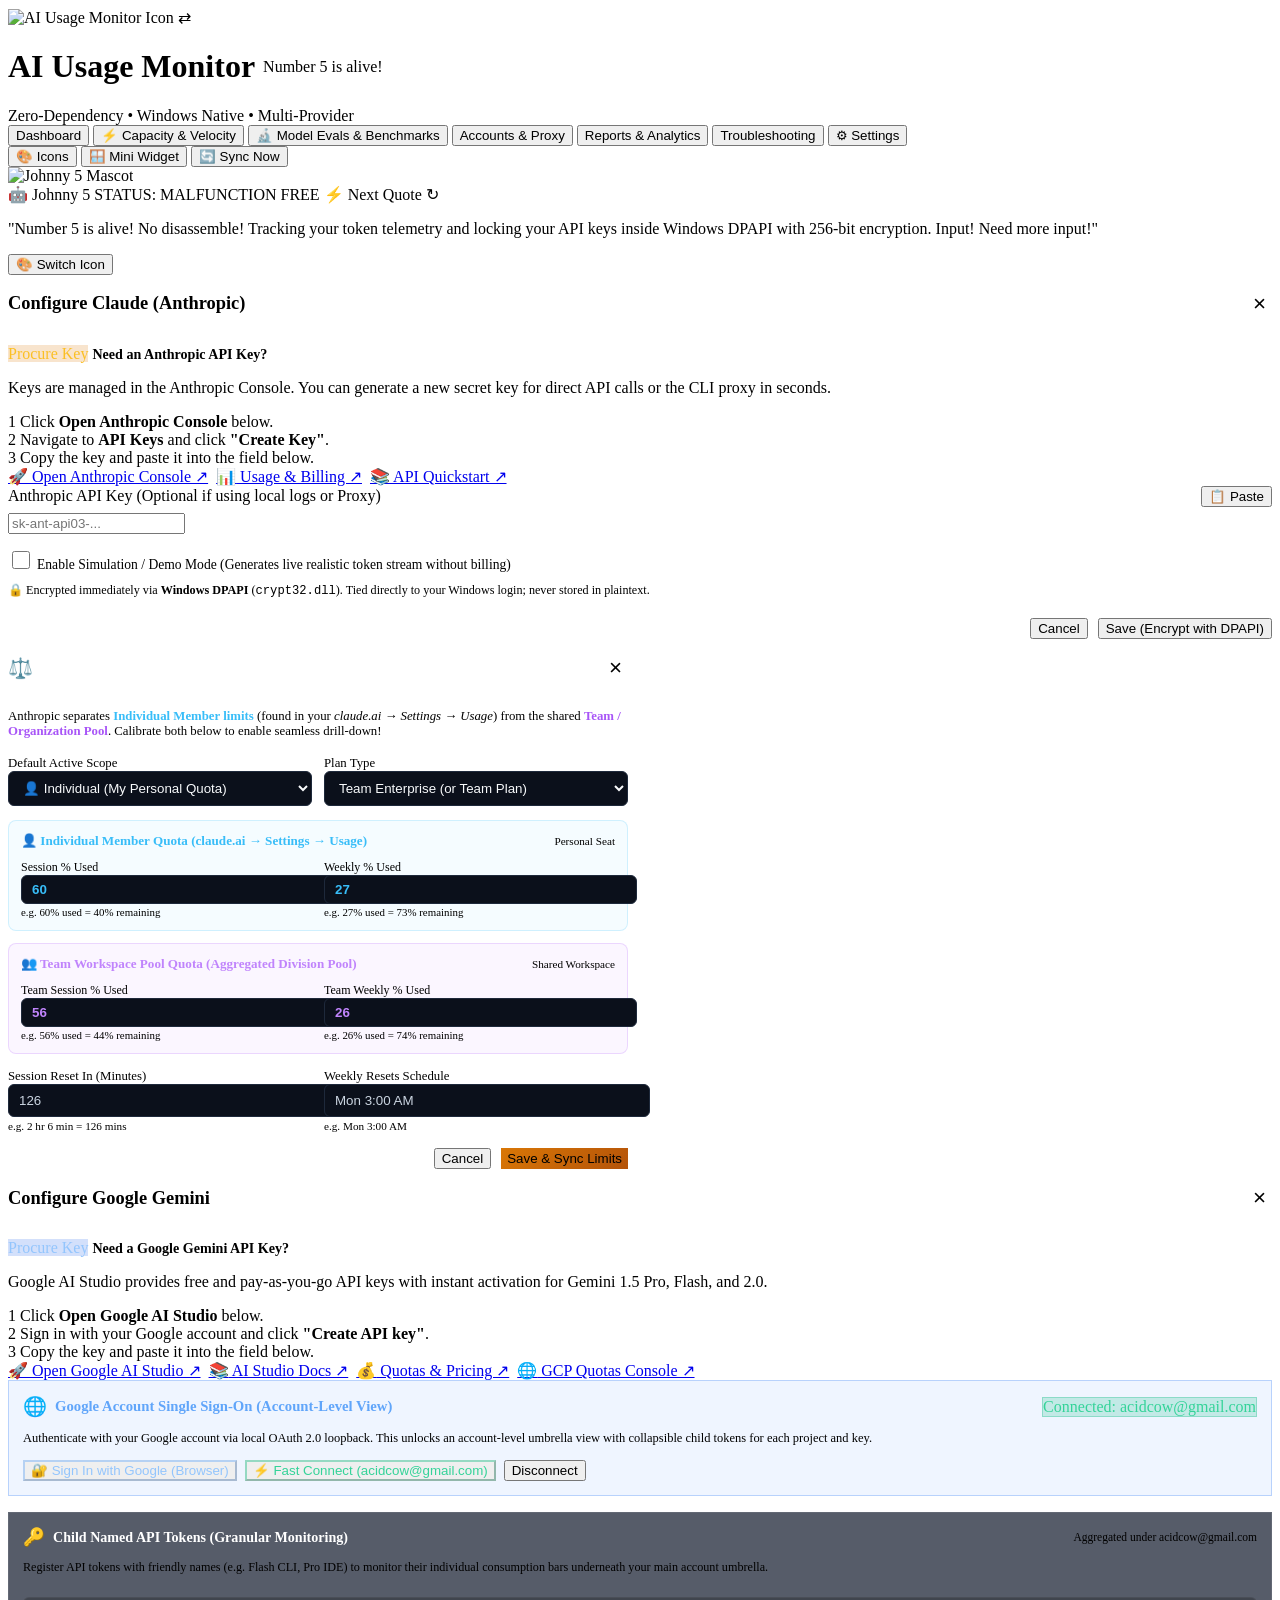
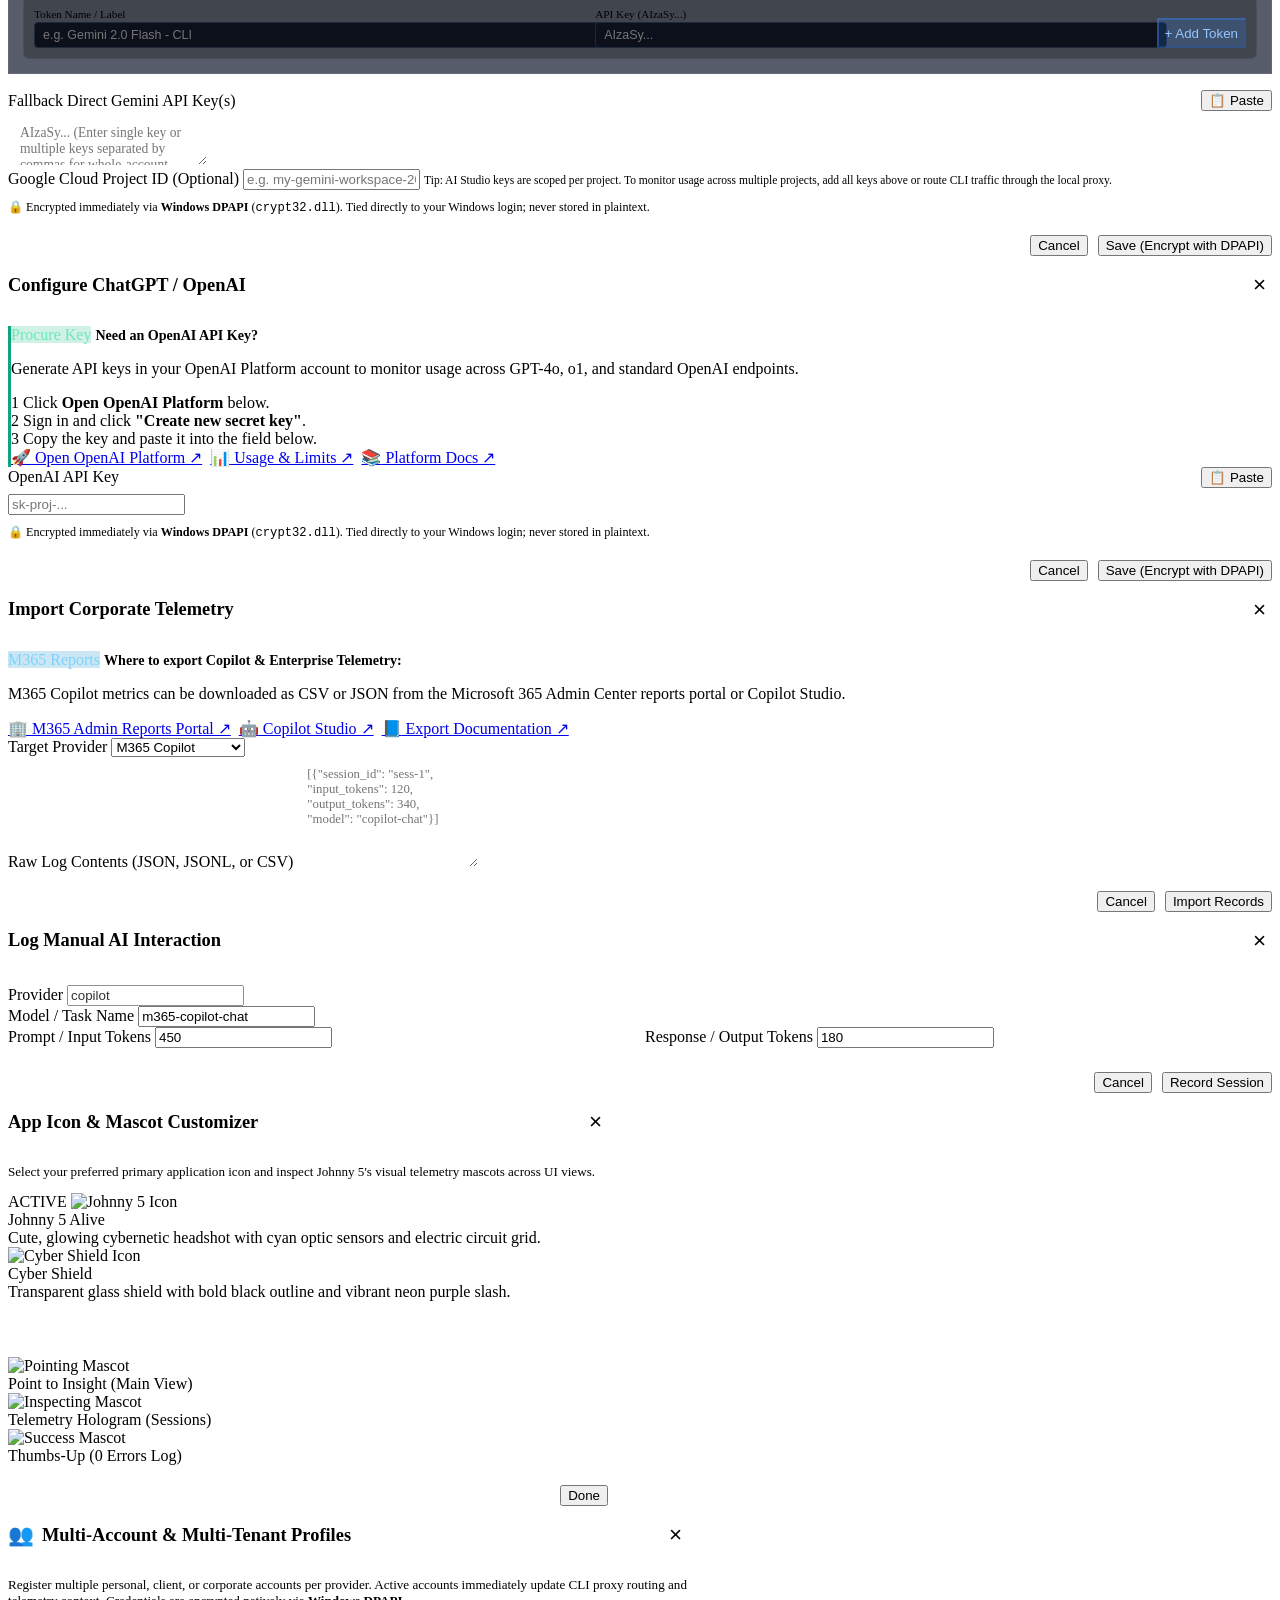
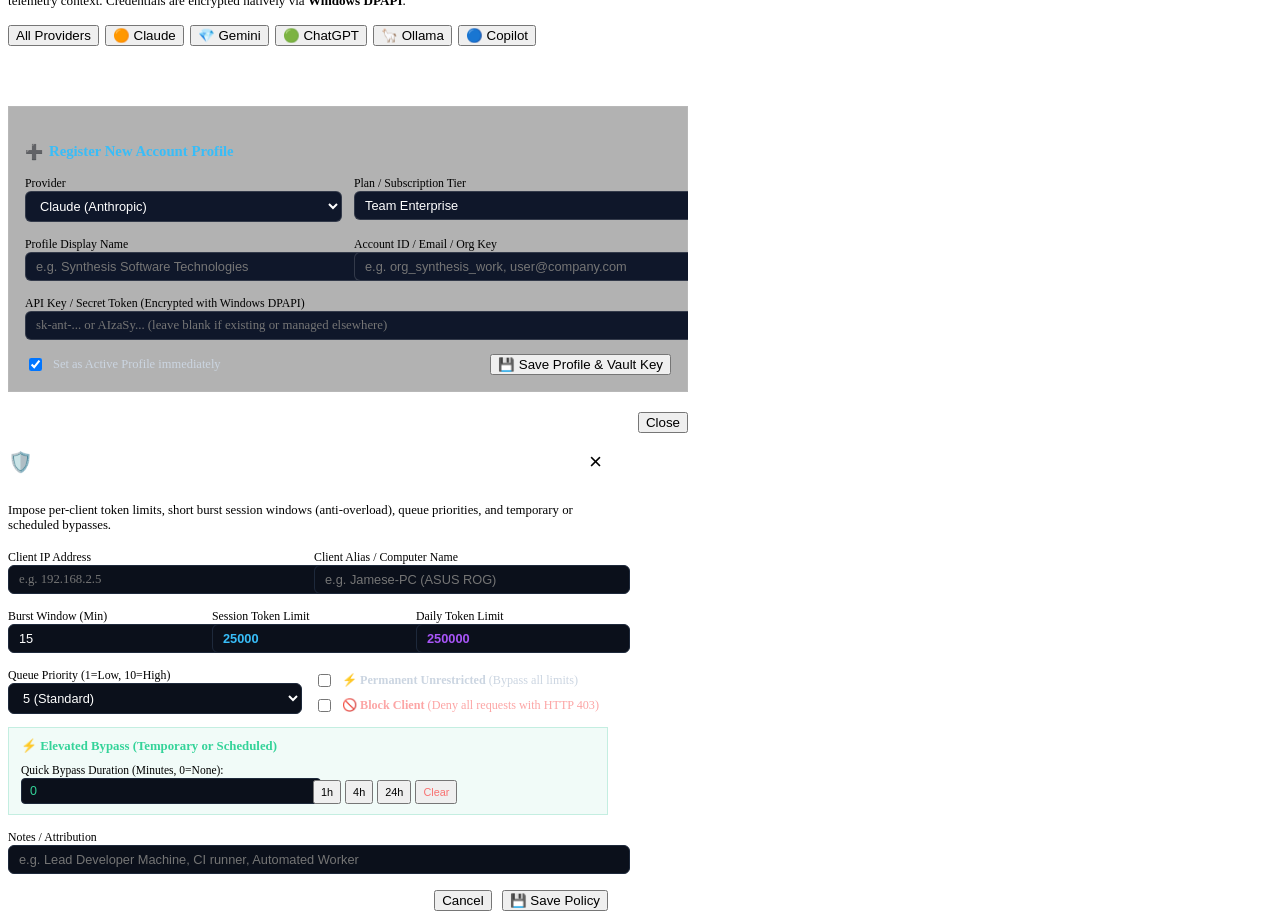
==== commit 137719f3: "feat(estate): consolidate telemetry, LAN discovery, dynamic bridges, and v0.9.4 release" ====
--- a/frontend/index.html
+++ b/frontend/index.html
@@ -235,7 +235,7 @@
       </div>
 
       <!-- Section: 👥 Team Workspace Pool Quota -->
-      <div style="background: rgba(168, 85, 247, 0.05); border: 1px solid rgba(168, 85, 247, 0.2); border-radius: 8px; padding: 12px; margin-bottom: 12px;">
+      <div id="claude-quota-team-section" style="background: rgba(168, 85, 247, 0.05); border: 1px solid rgba(168, 85, 247, 0.2); border-radius: 8px; padding: 12px; margin-bottom: 12px;">
         <div style="display: flex; align-items: center; justify-content: space-between; margin-bottom: 8px;">
           <span style="font-size: 0.82rem; font-weight: 700; color: #c084fc;">👥 Team Workspace Pool Quota (Aggregated Division Pool)</span>
           <span style="font-size: 0.7rem; color: var(--text-dim);">Shared Workspace</span>
@@ -688,6 +688,99 @@
     </div>
   </div>
 
+  <!-- Client Quota & Elevated Bypass Modal (AIUM-705) -->
+  <div class="modal-overlay" id="client-quota-config-modal">
+    <div class="modal-box" style="max-width: 600px;">
+      <div style="display: flex; justify-content: space-between; align-items: center; margin-bottom: 12px;">
+        <div style="display: flex; align-items: center; gap: 8px;">
+          <span style="font-size: 1.25rem;">🛡️</span>
+          <h3 style="font-size: 1.15rem; font-weight: 700; color: #fff;">Client Quota &amp; Rate Limit Policy</h3>
+        </div>
+        <button onclick="window.App.closeClientQuotaModal()" style="background: none; border: none; color: var(--text-muted); font-size: 1.4rem; cursor: pointer;">&times;</button>
+      </div>
+      <p style="font-size: 0.8rem; color: var(--text-muted); margin-bottom: 14px;">
+        Impose per-client token limits, short burst session windows (anti-overload), queue priorities, and temporary or scheduled bypasses.
+      </p>
+
+      <div style="display: grid; grid-template-columns: 1fr 1fr; gap: 12px; margin-bottom: 12px;">
+        <div class="form-group" style="margin-bottom: 0;">
+          <label for="client-quota-form-ip" style="font-size: 0.74rem;">Client IP Address</label>
+          <input type="text" id="client-quota-form-ip" placeholder="e.g. 192.168.2.5" style="width: 100%; background: #0b101b; border: 1px solid #1e293b; color: #38bdf8; padding: 6px 10px; border-radius: 6px; font-family: var(--font-mono); font-size: 0.8rem;">
+        </div>
+        <div class="form-group" style="margin-bottom: 0;">
+          <label for="client-quota-form-alias" style="font-size: 0.74rem;">Client Alias / Computer Name</label>
+          <input type="text" id="client-quota-form-alias" placeholder="e.g. Jamese-PC (ASUS ROG)" style="width: 100%; background: #0b101b; border: 1px solid #1e293b; color: #fff; padding: 6px 10px; border-radius: 6px; font-size: 0.8rem;">
+        </div>
+      </div>
+
+      <div style="display: grid; grid-template-columns: 1fr 1fr 1fr; gap: 12px; margin-bottom: 12px;">
+        <div class="form-group" style="margin-bottom: 0;">
+          <label for="client-quota-form-window" style="font-size: 0.74rem;">Burst Window (Min)</label>
+          <input type="number" id="client-quota-form-window" value="15" min="1" max="1440" style="width: 100%; background: #0b101b; border: 1px solid #1e293b; color: #fff; padding: 6px 10px; border-radius: 6px; font-size: 0.8rem;">
+        </div>
+        <div class="form-group" style="margin-bottom: 0;">
+          <label for="client-quota-form-session-limit" style="font-size: 0.74rem;">Session Token Limit</label>
+          <input type="number" id="client-quota-form-session-limit" value="25000" min="100" step="1000" style="width: 100%; background: #0b101b; border: 1px solid #1e293b; color: #38bdf8; padding: 6px 10px; border-radius: 6px; font-size: 0.8rem; font-weight: bold;">
+        </div>
+        <div class="form-group" style="margin-bottom: 0;">
+          <label for="client-quota-form-daily-limit" style="font-size: 0.74rem;">Daily Token Limit</label>
+          <input type="number" id="client-quota-form-daily-limit" value="250000" min="100" step="5000" style="width: 100%; background: #0b101b; border: 1px solid #1e293b; color: #a855f7; padding: 6px 10px; border-radius: 6px; font-size: 0.8rem; font-weight: bold;">
+        </div>
+      </div>
+
+      <div style="display: grid; grid-template-columns: 1fr 1fr; gap: 12px; margin-bottom: 12px;">
+        <div class="form-group" style="margin-bottom: 0;">
+          <label for="client-quota-form-priority" style="font-size: 0.74rem;">Queue Priority (1=Low, 10=High)</label>
+          <select id="client-quota-form-priority" style="width: 100%; background: #0b101b; border: 1px solid #1e293b; color: #fff; padding: 6px 10px; border-radius: 6px; font-size: 0.8rem;">
+            <option value="1">1 (Lowest / Background)</option>
+            <option value="3">3 (Low)</option>
+            <option value="5" selected>5 (Standard)</option>
+            <option value="7">7 (High)</option>
+            <option value="9">9 (Elevated / Worker)</option>
+            <option value="10">10 (Critical / Realtime)</option>
+          </select>
+        </div>
+        <div class="form-group" style="margin-bottom: 0; display: flex; flex-direction: column; justify-content: center;">
+          <label style="display: flex; align-items: center; gap: 8px; font-size: 0.76rem; cursor: pointer; color: #cbd5e1; margin-top: 6px;">
+            <input type="checkbox" id="client-quota-form-unrestricted" style="accent-color: #10b981;">
+            <span>⚡ <strong>Permanent Unrestricted</strong> (Bypass all limits)</span>
+          </label>
+          <label style="display: flex; align-items: center; gap: 8px; font-size: 0.76rem; cursor: pointer; color: #fca5a5; margin-top: 6px;">
+            <input type="checkbox" id="client-quota-form-blocked" style="accent-color: #ef4444;">
+            <span>🚫 <strong>Block Client</strong> (Deny all requests with HTTP 403)</span>
+          </label>
+        </div>
+      </div>
+
+      <!-- Temporary & Scheduled Elevated Bypass Section -->
+      <div style="background: rgba(16, 185, 129, 0.06); border: 1px solid rgba(16, 185, 129, 0.2); border-radius: var(--radius-sm); padding: 10px 12px; margin-bottom: 12px;">
+        <strong style="color: #34d399; font-size: 0.8rem; display: block; margin-bottom: 6px;">⚡ Elevated Bypass (Temporary or Scheduled)</strong>
+        <div style="display: grid; grid-template-columns: 1fr 1fr; gap: 10px;">
+          <div class="form-group" style="margin-bottom: 0;">
+            <label for="client-quota-form-bypass-mins" style="font-size: 0.72rem; color: var(--text-dim);">Quick Bypass Duration (Minutes, 0=None):</label>
+            <input type="number" id="client-quota-form-bypass-mins" placeholder="0" value="0" min="0" step="15" style="width: 100%; background: #0b101b; border: 1px solid #1e293b; color: #34d399; padding: 5px 8px; border-radius: 4px; font-size: 0.78rem;">
+          </div>
+          <div style="display: flex; gap: 4px; align-items: flex-end;">
+            <button type="button" class="btn btn-secondary btn-sm" onclick="document.getElementById('client-quota-form-bypass-mins').value='60'" style="font-size: 0.68rem; padding: 4px 6px;">1h</button>
+            <button type="button" class="btn btn-secondary btn-sm" onclick="document.getElementById('client-quota-form-bypass-mins').value='240'" style="font-size: 0.68rem; padding: 4px 6px;">4h</button>
+            <button type="button" class="btn btn-secondary btn-sm" onclick="document.getElementById('client-quota-form-bypass-mins').value='1440'" style="font-size: 0.68rem; padding: 4px 6px;">24h</button>
+            <button type="button" class="btn btn-secondary btn-sm" onclick="document.getElementById('client-quota-form-bypass-mins').value='0'" style="font-size: 0.68rem; padding: 4px 6px; color: #f87171;">Clear</button>
+          </div>
+        </div>
+      </div>
+
+      <div class="form-group" style="margin-bottom: 12px;">
+        <label for="client-quota-form-notes" style="font-size: 0.74rem;">Notes / Attribution</label>
+        <input type="text" id="client-quota-form-notes" placeholder="e.g. Lead Developer Machine, CI runner, Automated Worker" style="width: 100%; background: #0b101b; border: 1px solid #1e293b; color: #fff; padding: 6px 10px; border-radius: 6px; font-size: 0.8rem;">
+      </div>
+
+      <div style="display: flex; justify-content: flex-end; gap: 10px; margin-top: 16px;">
+        <button class="btn btn-secondary" onclick="window.App.closeClientQuotaModal()">Cancel</button>
+        <button class="btn btn-primary" onclick="window.App.submitClientQuotaForm()">💾 Save Policy</button>
+      </div>
+    </div>
+  </div>
+
   <script src="/js/app.js"></script>
 </body>
 </html>
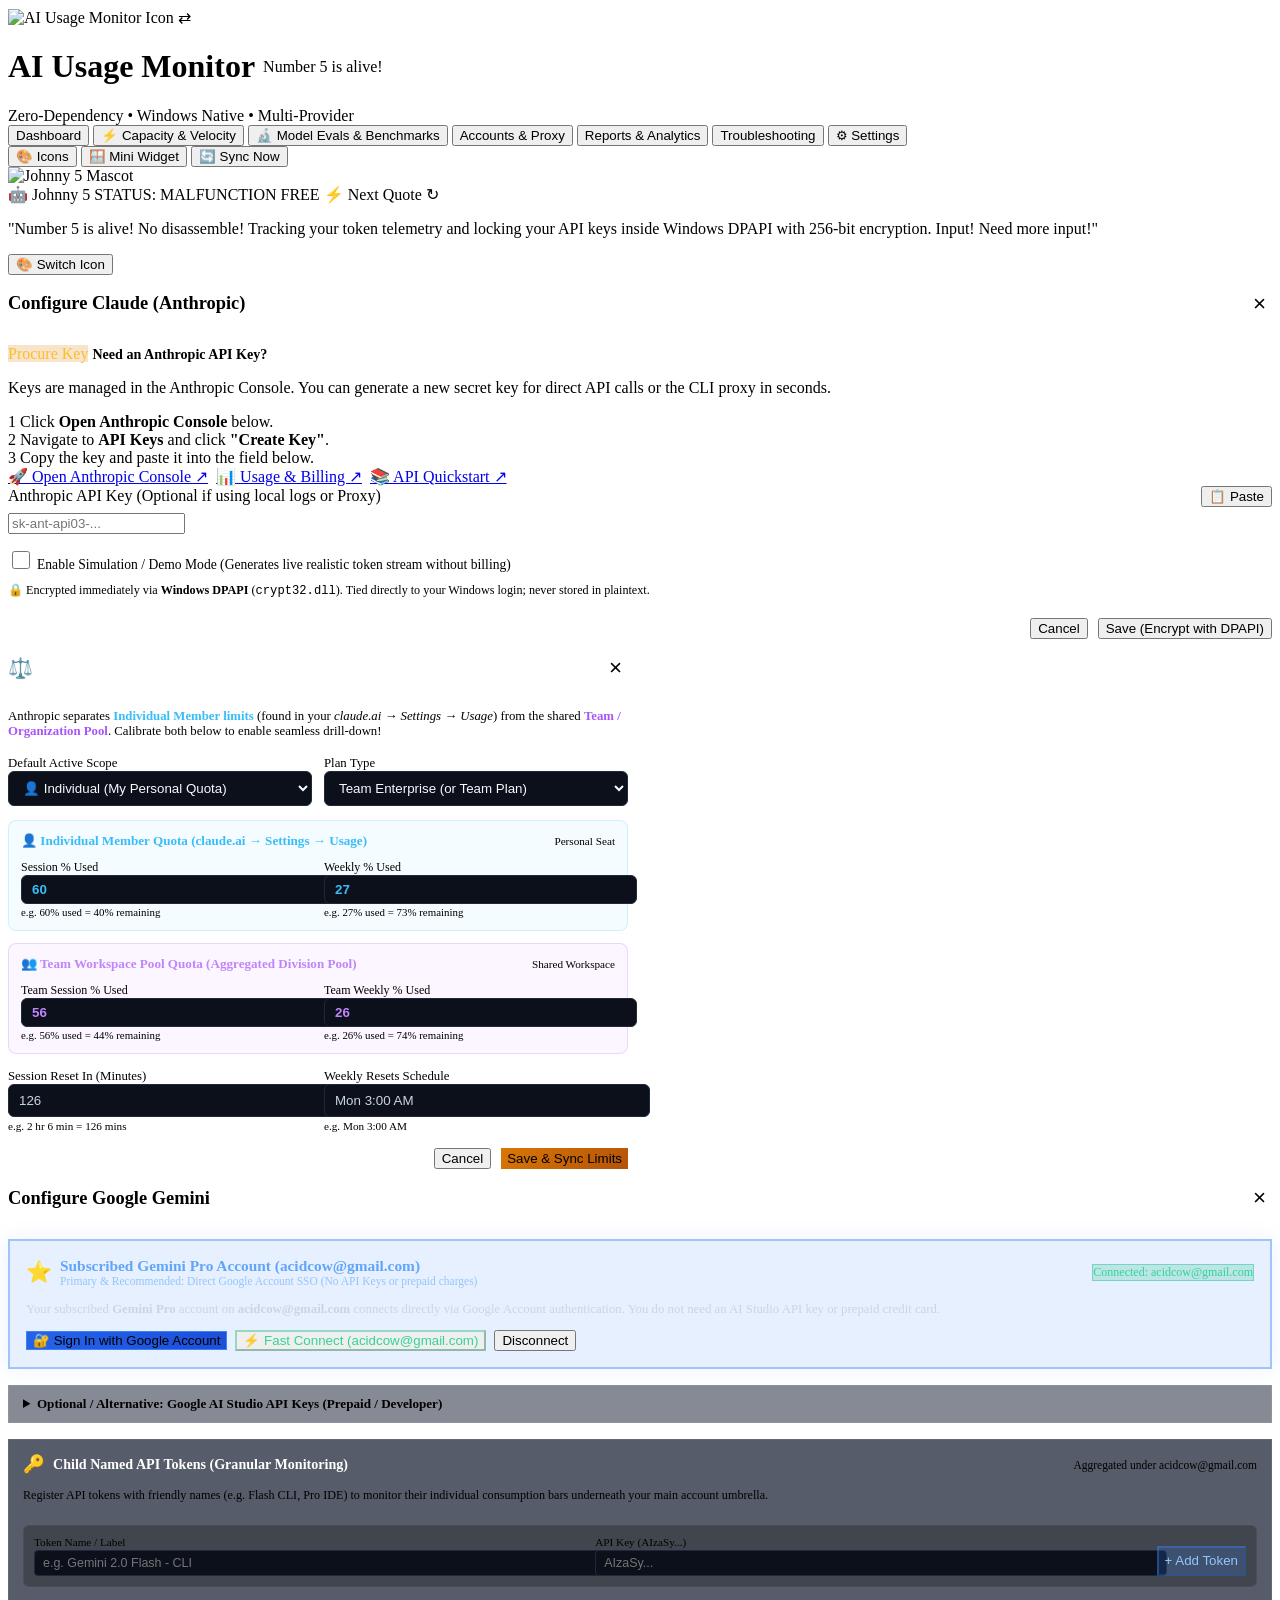
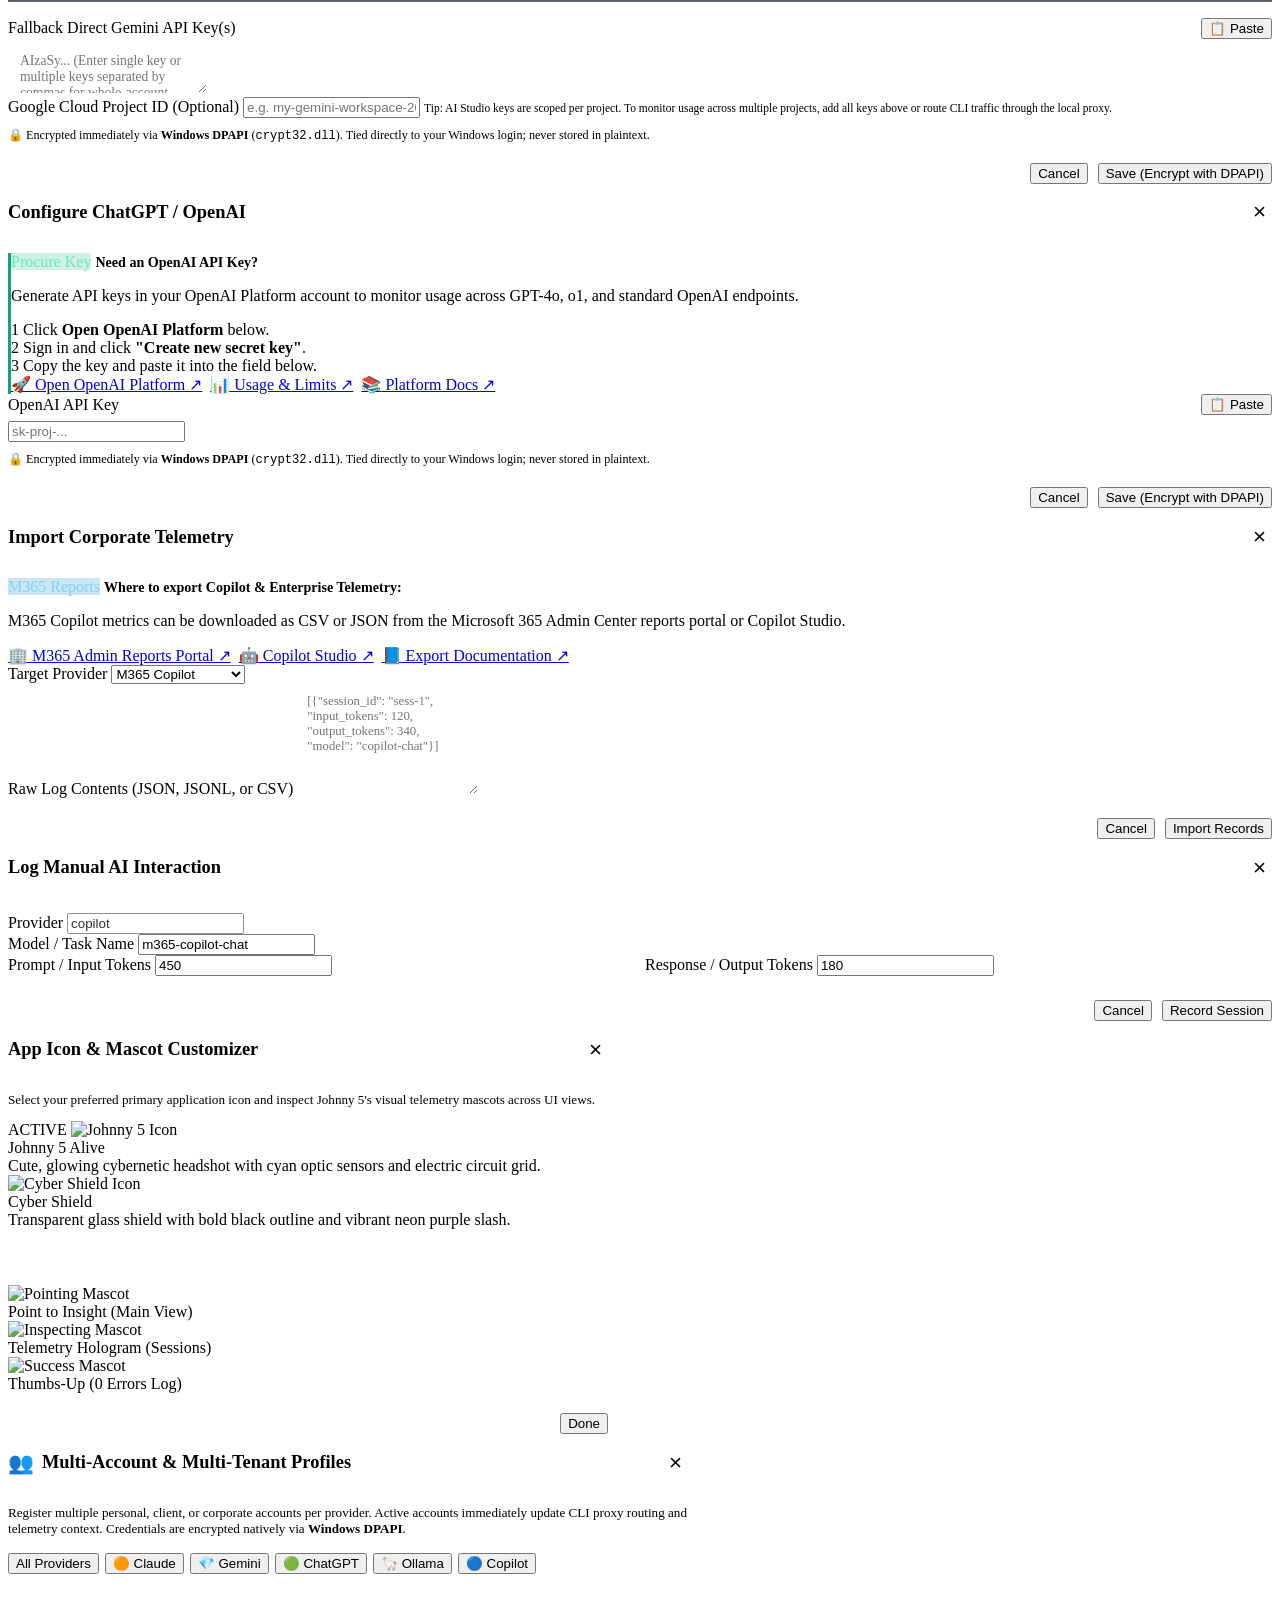
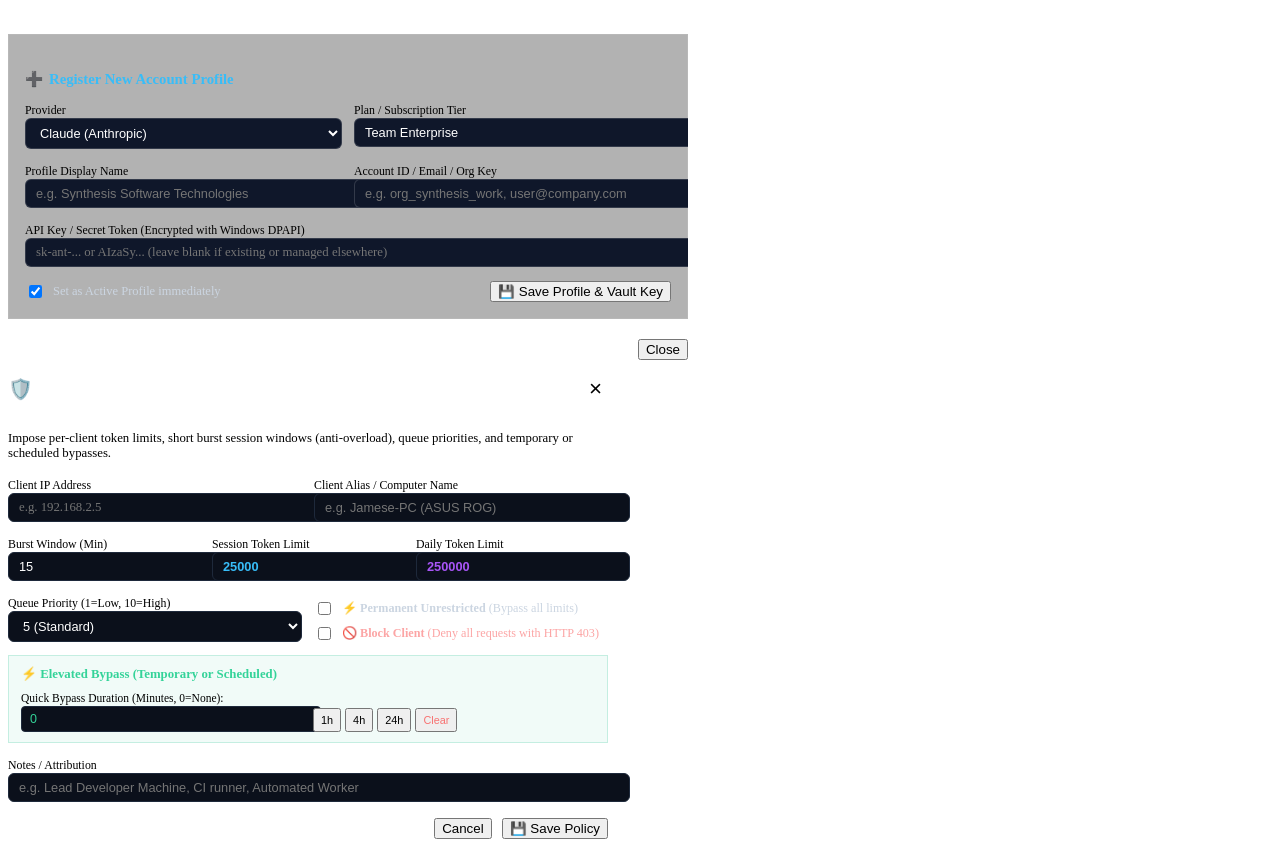
==== commit a5a86e51: "fix(gemini): prioritize Google Account (Gemini Pro) SSO without requiring API keys" ====
--- a/frontend/index.html
+++ b/frontend/index.html
@@ -283,53 +283,26 @@
         <button onclick="window.App.closeConfigureGeminiModal()" style="background: none; border: none; color: var(--text-muted); font-size: 1.4rem; cursor: pointer;">&times;</button>
       </div>
 
-      <!-- Quick Procurement Guide Banner -->
-      <div class="procure-guide-card" style="border-left: 3px solid var(--gemini-color);">
-        <div class="procure-header">
-          <span class="procure-badge" style="background: rgba(37, 99, 235, 0.2); color: #93c5fd; border-color: rgba(96, 165, 250, 0.4);">Procure Key</span>
-          <span style="font-weight: 600; font-size: 0.88rem;">Need a Google Gemini API Key?</span>
-        </div>
-        <p class="procure-desc">
-          Google AI Studio provides free and pay-as-you-go API keys with instant activation for Gemini 1.5 Pro, Flash, and 2.0.
-        </p>
-        <div class="procure-steps">
-          <div class="step-item"><span class="step-num">1</span> Click <strong>Open Google AI Studio</strong> below.</div>
-          <div class="step-item"><span class="step-num">2</span> Sign in with your Google account and click <strong>"Create API key"</strong>.</div>
-          <div class="step-item"><span class="step-num">3</span> Copy the key and paste it into the field below.</div>
-        </div>
-        <div style="display: flex; gap: 8px; flex-wrap: wrap;">
-          <a href="https://aistudio.google.com/app/apikey" target="_blank" rel="noopener noreferrer" class="btn btn-procure btn-procure-gemini">
-            <span>🚀</span> Open Google AI Studio ↗
-          </a>
-          <a href="https://ai.google.dev/gemini-api/docs" target="_blank" rel="noopener noreferrer" class="btn btn-secondary btn-sm">
-            <span>📚</span> AI Studio Docs ↗
-          </a>
-          <a href="https://ai.google.dev/pricing" target="_blank" rel="noopener noreferrer" class="btn btn-secondary btn-sm">
-            <span>💰</span> Quotas & Pricing ↗
-          </a>
-          <a href="https://console.cloud.google.com/iam-admin/quotas" target="_blank" rel="noopener noreferrer" class="btn btn-secondary btn-sm" title="Open Google Cloud Console to inspect project-wide and account-wide API quotas">
-            <span>🌐</span> GCP Quotas Console ↗
-          </a>
-        </div>
-      </div>
-
-      <!-- Google Account Sign-In (OAuth 2.0 PKCE & Account-Level Hierarchy) -->
-      <div style="background: rgba(59, 130, 246, 0.08); border: 1px solid rgba(59, 130, 246, 0.3); border-radius: var(--radius-sm); padding: 14px; margin-bottom: 16px;">
+      <!-- 1. PRIMARY: Google Account Sign-In (Gemini Pro Subscription - No API Key Required) -->
+      <div style="background: rgba(59, 130, 246, 0.12); border: 2px solid rgba(59, 130, 246, 0.4); border-radius: var(--radius-sm); padding: 16px; margin-bottom: 16px; box-shadow: 0 0 20px rgba(59, 130, 246, 0.1);">
         <div style="display: flex; justify-content: space-between; align-items: center; margin-bottom: 8px;">
           <div style="display: flex; align-items: center; gap: 8px;">
-            <span style="font-size: 1.2rem;">🌐</span>
-            <strong style="color: #60a5fa; font-size: 0.92rem;">Google Account Single Sign-On (Account-Level View)</strong>
-          </div>
-          <span id="gemini-oauth-badge" class="badge" style="background: rgba(16, 185, 129, 0.2); color: #34d399; border: 1px solid rgba(16, 185, 129, 0.3);">
+            <span style="font-size: 1.3rem;">⭐</span>
+            <div>
+              <strong style="color: #60a5fa; font-size: 0.96rem;">Subscribed Gemini Pro Account (acidcow@gmail.com)</strong>
+              <div style="font-size: 0.72rem; color: #93c5fd;">Primary & Recommended: Direct Google Account SSO (No API Keys or prepaid charges)</div>
+            </div>
+          </div>
+          <span id="gemini-oauth-badge" class="badge" style="background: rgba(16, 185, 129, 0.2); color: #34d399; border: 1px solid rgba(16, 185, 129, 0.4); font-size: 0.75rem;">
             Connected: acidcow@gmail.com
           </span>
         </div>
-        <p style="font-size: 0.78rem; color: var(--text-muted); margin-bottom: 12px; line-height: 1.4;">
-          Authenticate with your Google account via local OAuth 2.0 loopback. This unlocks an account-level umbrella view with collapsible child tokens for each project and key.
+        <p style="font-size: 0.8rem; color: #cbd5e1; margin-bottom: 12px; line-height: 1.45;">
+          Your subscribed <strong>Gemini Pro</strong> account on <strong>acidcow@gmail.com</strong> connects directly via Google Account authentication. You do not need an AI Studio API key or prepaid credit card.
         </p>
         <div style="display: flex; gap: 8px; flex-wrap: wrap; align-items: center;">
-          <button type="button" class="btn btn-secondary btn-sm" onclick="window.App.startGoogleOAuth()" style="border-color: rgba(96, 165, 250, 0.4); color: #93c5fd;">
-            🔐 Sign In with Google (Browser)
+          <button type="button" class="btn btn-primary btn-sm" onclick="window.App.startGoogleOAuth()" style="background: linear-gradient(135deg, #2563eb, #1d4ed8); border: 1px solid #3b82f6;">
+            🔐 Sign In with Google Account
           </button>
           <button type="button" class="btn btn-secondary btn-sm" onclick="window.App.simulateGoogleAccount('acidcow@gmail.com')" style="border-color: rgba(16, 185, 129, 0.4); color: #34d399;">
             ⚡ Fast Connect (acidcow@gmail.com)
@@ -339,6 +312,30 @@
           </button>
         </div>
       </div>
+
+      <!-- 2. Optional / Alternative: Google AI Studio API Keys (Prepaid / Developer) -->
+      <details style="background: rgba(15, 23, 42, 0.5); border: 1px solid rgba(255, 255, 255, 0.08); border-radius: var(--radius-sm); padding: 10px 14px; margin-bottom: 16px;">
+        <summary style="font-size: 0.82rem; font-weight: 600; color: var(--text-muted); cursor: pointer;">
+          Optional / Alternative: Google AI Studio API Keys (Prepaid / Developer)
+        </summary>
+        <div class="procure-guide-card" style="border-left: 3px solid var(--gemini-color); margin-top: 10px;">
+          <div class="procure-header">
+            <span class="procure-badge" style="background: rgba(37, 99, 235, 0.2); color: #93c5fd; border-color: rgba(96, 165, 250, 0.4);">Developer API</span>
+            <span style="font-weight: 600; font-size: 0.85rem;">Google AI Studio API Keys</span>
+          </div>
+          <p class="procure-desc">
+            Use this only if you want to connect dedicated developer API keys or GCP projects alongside your main Gemini Pro Google Account.
+          </p>
+          <div style="display: flex; gap: 8px; flex-wrap: wrap;">
+            <a href="https://aistudio.google.com/app/apikey" target="_blank" rel="noopener noreferrer" class="btn btn-procure btn-procure-gemini btn-sm">
+              <span>🚀</span> Open Google AI Studio ↗
+            </a>
+            <a href="https://ai.google.dev/pricing" target="_blank" rel="noopener noreferrer" class="btn btn-secondary btn-sm">
+              <span>💰</span> Quotas & Pricing ↗
+            </a>
+          </div>
+        </div>
+      </details>
 
       <!-- Child Named API Tokens Registry -->
       <div style="background: rgba(15, 23, 42, 0.7); border: 1px solid rgba(255, 255, 255, 0.08); border-radius: var(--radius-sm); padding: 14px; margin-bottom: 16px;">
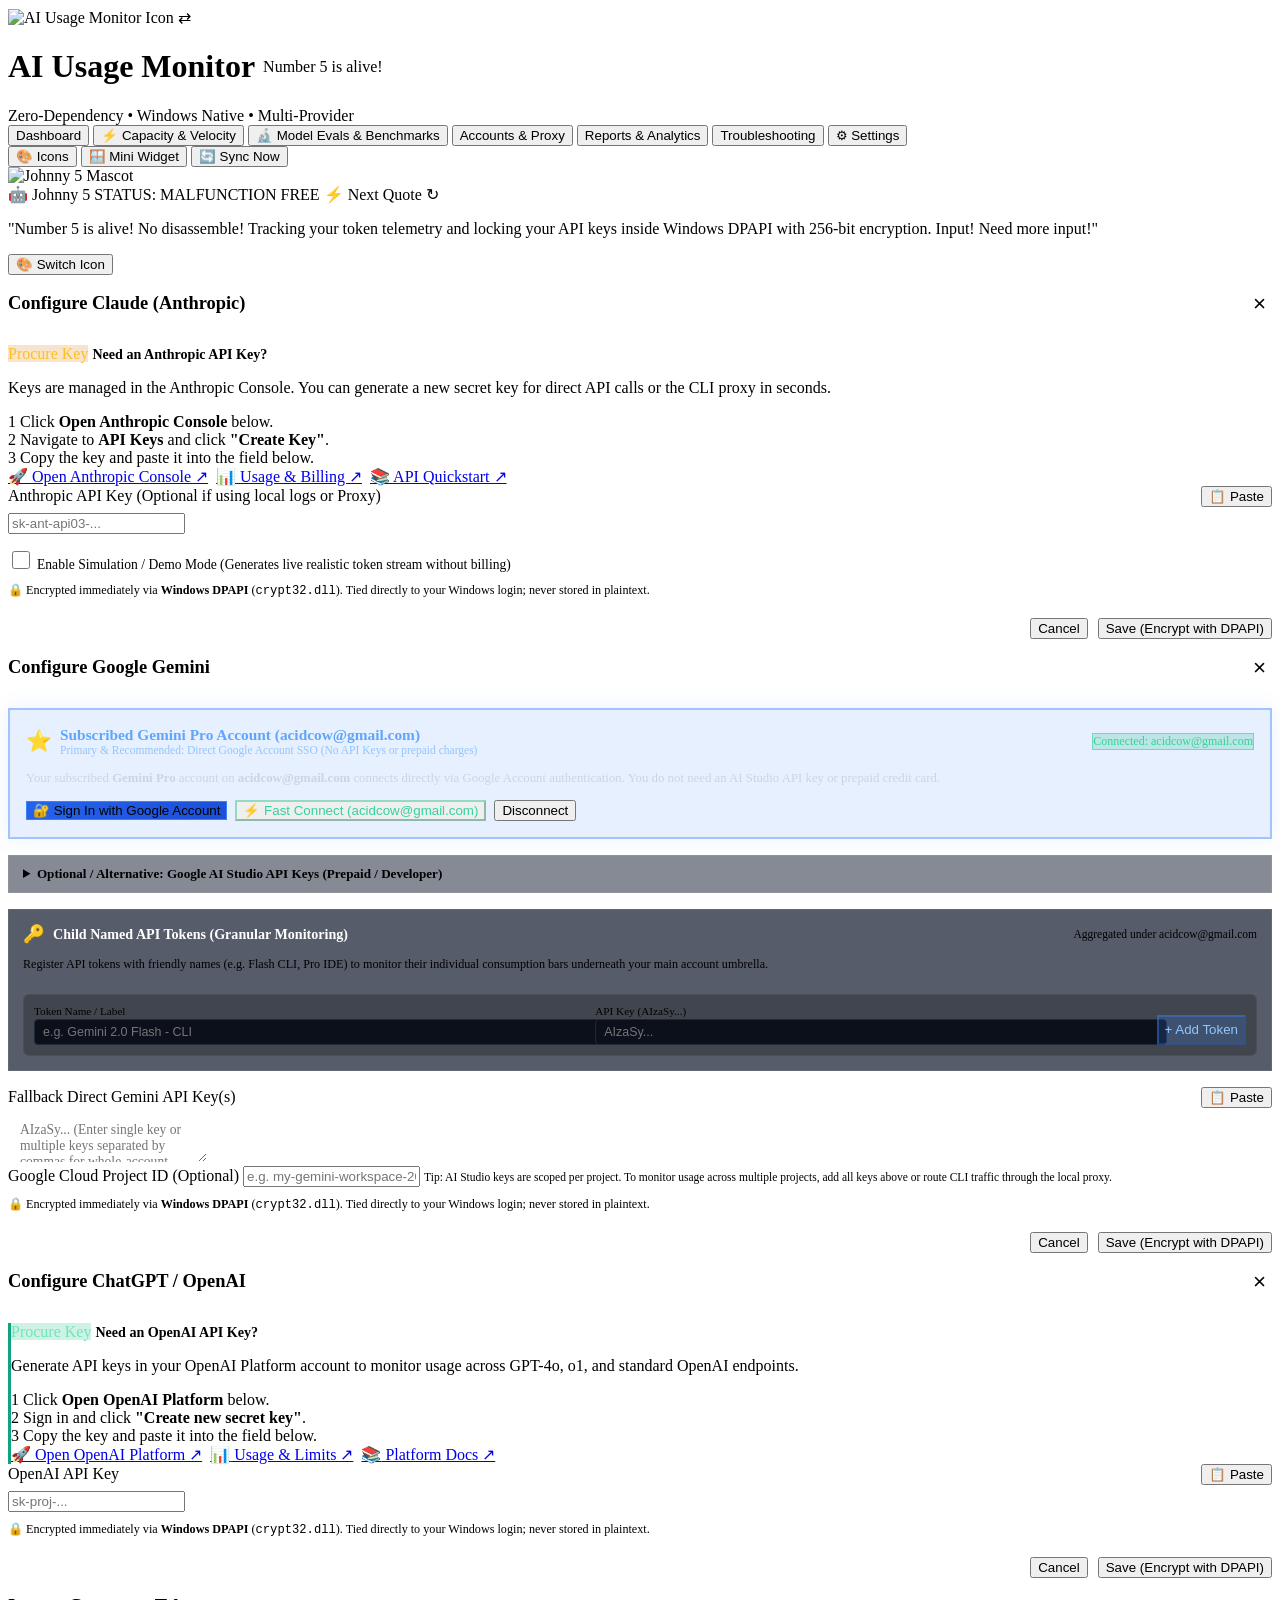
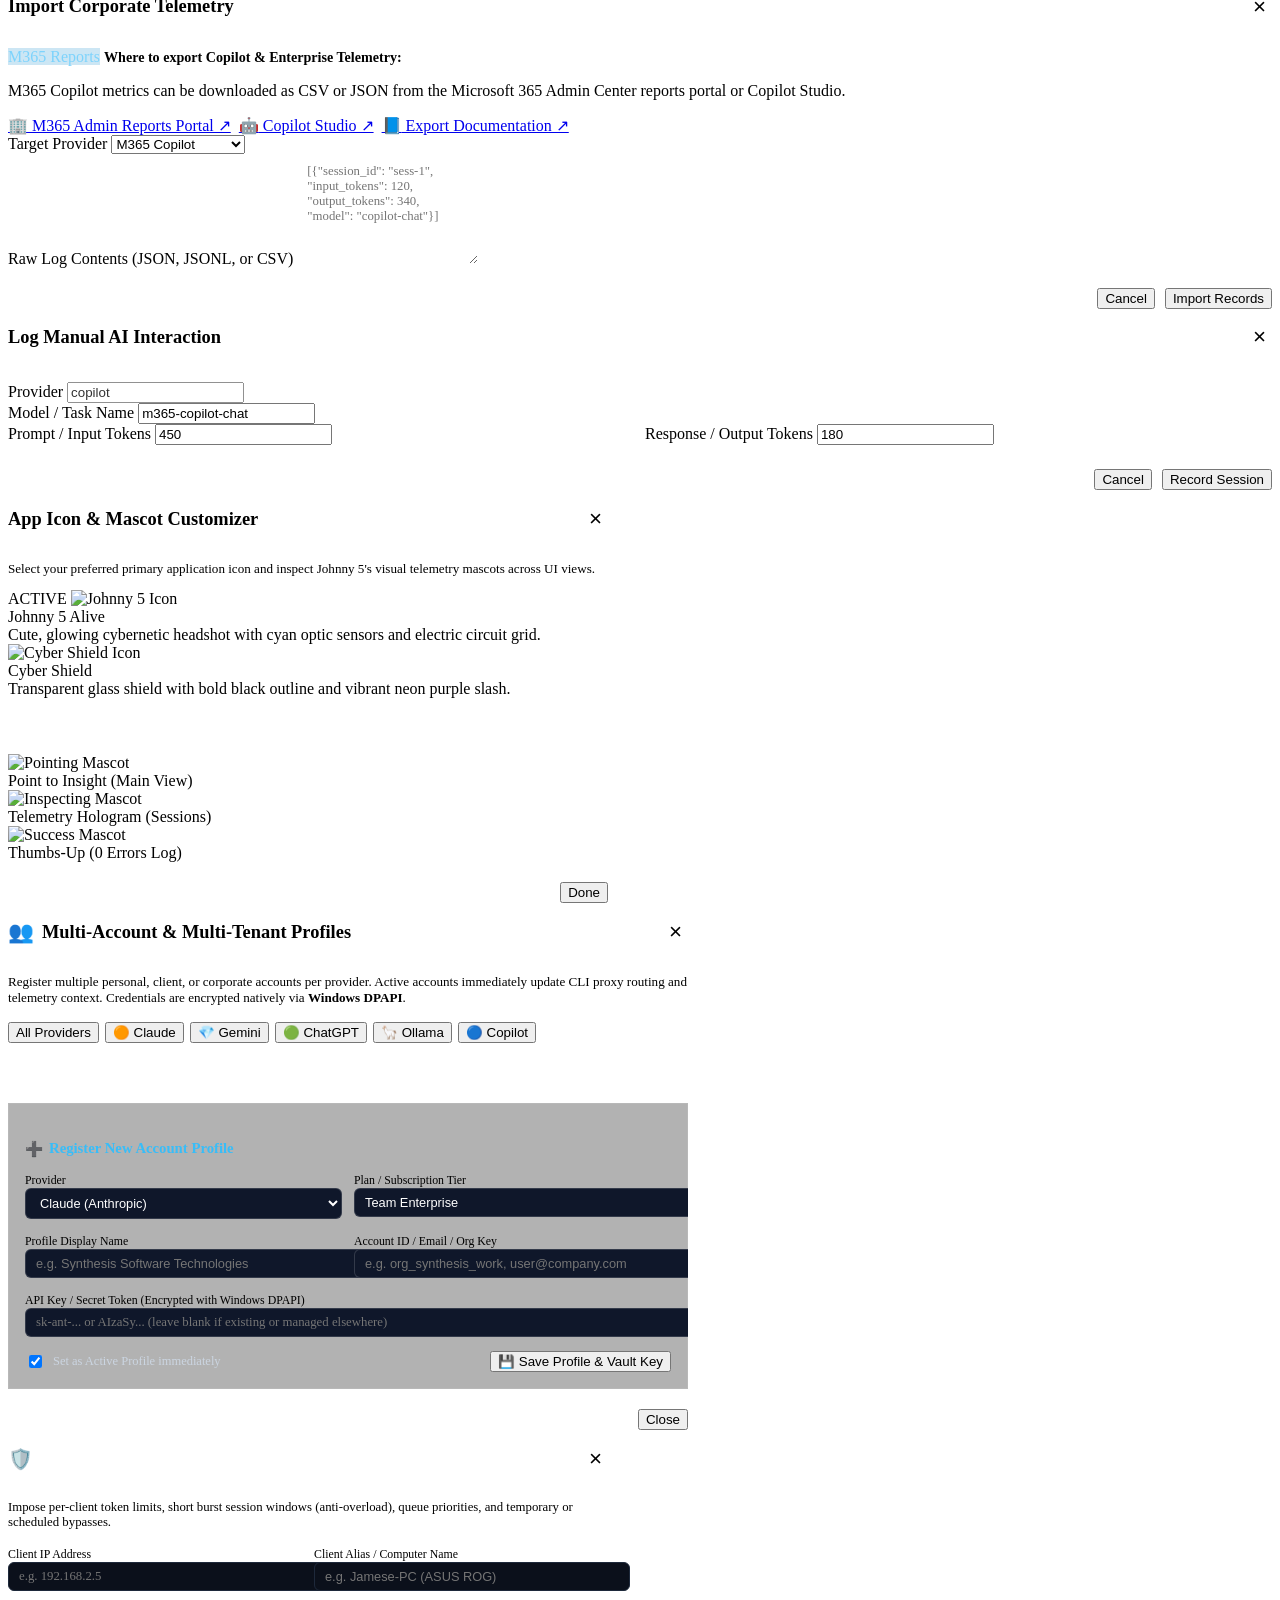
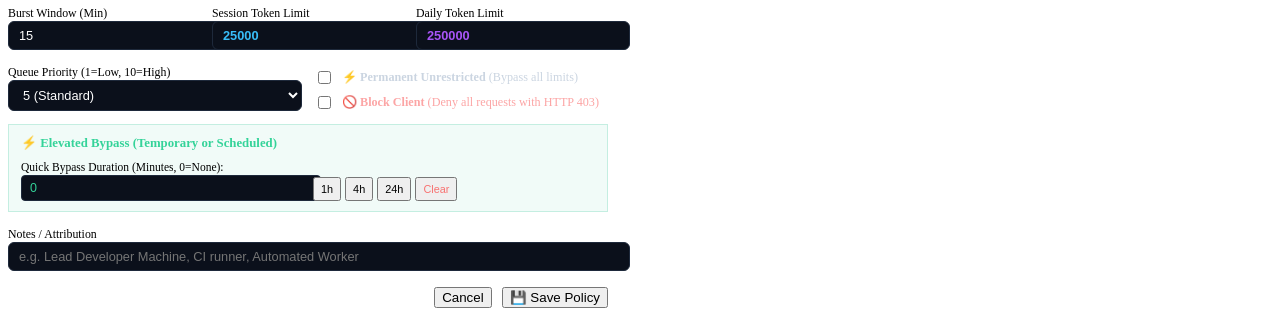
==== commit 8b40e09c: "feat(platform): windows auto-start, architectural overhaul, widget sync, unified taxonomy, and live " ====
--- a/frontend/index.html
+++ b/frontend/index.html
@@ -181,100 +181,6 @@
     </div>
   </div>
 
-  <!-- Claude Quota & Team Limits Calibration Modal -->
-  <div class="modal-overlay" id="claude-quota-modal">
-    <div class="modal-box" style="max-width: 620px;">
-      <div style="display: flex; justify-content: space-between; align-items: center; margin-bottom: 12px;">
-        <div style="display: flex; align-items: center; gap: 8px;">
-          <span style="font-size: 1.25rem;">⚖️</span>
-          <h3 style="font-size: 1.15rem; font-weight: 700; color: #fff;">Calibrate Claude Quota & Limits</h3>
-        </div>
-        <button onclick="window.App.closeClaudeQuotaModal()" style="background: none; border: none; color: var(--text-muted); font-size: 1.4rem; cursor: pointer;">&times;</button>
-      </div>
-      <p style="font-size: 0.8rem; color: var(--text-muted); margin-bottom: 14px;">
-        Anthropic separates <strong style="color: #38bdf8;">Individual Member limits</strong> (found in your <em>claude.ai &rarr; Settings &rarr; Usage</em>) from the shared <strong style="color: #a855f7;">Team / Organization Pool</strong>. Calibrate both below to enable seamless drill-down!
-      </p>
-
-      <div style="display: grid; grid-template-columns: 1fr 1fr; gap: 12px; margin-bottom: 14px;">
-        <div class="form-group">
-          <label for="claude-quota-scope-select" style="font-size: 0.8rem; color: var(--text-muted);">Default Active Scope</label>
-          <select id="claude-quota-scope-select" style="width: 100%; background: #0b101b; border: 1px solid #1e293b; color: #f8fafc; padding: 8px 10px; border-radius: 6px;">
-            <option value="individual" selected>👤 Individual (My Personal Quota)</option>
-            <option value="team">👥 Team Workspace Pool</option>
-          </select>
-        </div>
-        <div class="form-group">
-          <label for="claude-quota-plan" style="font-size: 0.8rem; color: var(--text-muted);">Plan Type</label>
-          <select id="claude-quota-plan" style="width: 100%; background: #0b101b; border: 1px solid #1e293b; color: #f8fafc; padding: 8px 10px; border-radius: 6px;">
-            <option value="Team Enterprise" selected>Team Enterprise (or Team Plan)</option>
-            <option value="Pro">Pro Plan</option>
-            <option value="Enterprise">Enterprise</option>
-            <option value="Free">Free Tier</option>
-          </select>
-        </div>
-      </div>
-
-      <!-- Section: 👤 Individual Member Quota -->
-      <div style="background: rgba(56, 189, 248, 0.05); border: 1px solid rgba(56, 189, 248, 0.2); border-radius: 8px; padding: 12px; margin-bottom: 12px;">
-        <div style="display: flex; align-items: center; justify-content: space-between; margin-bottom: 8px;">
-          <span style="font-size: 0.82rem; font-weight: 700; color: #38bdf8;">👤 Individual Member Quota (claude.ai &rarr; Settings &rarr; Usage)</span>
-          <span style="font-size: 0.7rem; color: var(--text-dim);">Personal Seat</span>
-        </div>
-        <div style="display: grid; grid-template-columns: 1fr 1fr; gap: 12px;">
-          <div class="form-group" style="margin-bottom: 0;">
-            <label for="claude-quota-ind-session-used" style="font-size: 0.75rem; color: var(--text-muted);">Session % Used</label>
-            <input type="number" id="claude-quota-ind-session-used" placeholder="60" value="60" min="0" max="100" step="0.5" style="width: 100%; background: #0b101b; border: 1px solid #1e293b; color: #38bdf8; padding: 6px 10px; border-radius: 6px; font-weight: bold;">
-            <span style="font-size: 0.68rem; color: var(--text-dim); margin-top: 2px; display: block;">e.g. 60% used = 40% remaining</span>
-          </div>
-          <div class="form-group" style="margin-bottom: 0;">
-            <label for="claude-quota-ind-weekly-used" style="font-size: 0.75rem; color: var(--text-muted);">Weekly % Used</label>
-            <input type="number" id="claude-quota-ind-weekly-used" placeholder="27" value="27" min="0" max="100" step="0.5" style="width: 100%; background: #0b101b; border: 1px solid #1e293b; color: #38bdf8; padding: 6px 10px; border-radius: 6px; font-weight: bold;">
-            <span style="font-size: 0.68rem; color: var(--text-dim); margin-top: 2px; display: block;">e.g. 27% used = 73% remaining</span>
-          </div>
-        </div>
-      </div>
-
-      <!-- Section: 👥 Team Workspace Pool Quota -->
-      <div id="claude-quota-team-section" style="background: rgba(168, 85, 247, 0.05); border: 1px solid rgba(168, 85, 247, 0.2); border-radius: 8px; padding: 12px; margin-bottom: 12px;">
-        <div style="display: flex; align-items: center; justify-content: space-between; margin-bottom: 8px;">
-          <span style="font-size: 0.82rem; font-weight: 700; color: #c084fc;">👥 Team Workspace Pool Quota (Aggregated Division Pool)</span>
-          <span style="font-size: 0.7rem; color: var(--text-dim);">Shared Workspace</span>
-        </div>
-        <div style="display: grid; grid-template-columns: 1fr 1fr; gap: 12px;">
-          <div class="form-group" style="margin-bottom: 0;">
-            <label for="claude-quota-team-session-used" style="font-size: 0.75rem; color: var(--text-muted);">Team Session % Used</label>
-            <input type="number" id="claude-quota-team-session-used" placeholder="56" value="56" min="0" max="100" step="0.5" style="width: 100%; background: #0b101b; border: 1px solid #1e293b; color: #c084fc; padding: 6px 10px; border-radius: 6px; font-weight: bold;">
-            <span style="font-size: 0.68rem; color: var(--text-dim); margin-top: 2px; display: block;">e.g. 56% used = 44% remaining</span>
-          </div>
-          <div class="form-group" style="margin-bottom: 0;">
-            <label for="claude-quota-team-weekly-used" style="font-size: 0.75rem; color: var(--text-muted);">Team Weekly % Used</label>
-            <input type="number" id="claude-quota-team-weekly-used" placeholder="26" value="26" min="0" max="100" step="0.5" style="width: 100%; background: #0b101b; border: 1px solid #1e293b; color: #c084fc; padding: 6px 10px; border-radius: 6px; font-weight: bold;">
-            <span style="font-size: 0.68rem; color: var(--text-dim); margin-top: 2px; display: block;">e.g. 26% used = 74% remaining</span>
-          </div>
-        </div>
-      </div>
-
-      <!-- Resets & Schedules -->
-      <div style="display: grid; grid-template-columns: 1fr 1fr; gap: 12px; margin-bottom: 16px;">
-        <div class="form-group">
-          <label for="claude-quota-session-reset-mins" style="font-size: 0.8rem; color: var(--text-muted);">Session Reset In (Minutes)</label>
-          <input type="number" id="claude-quota-session-reset-mins" placeholder="126" value="126" min="1" max="300" style="width: 100%; background: #0b101b; border: 1px solid #1e293b; color: #cbd5e1; padding: 8px 10px; border-radius: 6px;">
-          <span style="font-size: 0.7rem; color: var(--text-dim); margin-top: 3px; display: block;">e.g. 2 hr 6 min = 126 mins</span>
-        </div>
-        <div class="form-group">
-          <label for="claude-quota-weekly-reset-str" style="font-size: 0.8rem; color: var(--text-muted);">Weekly Resets Schedule</label>
-          <input type="text" id="claude-quota-weekly-reset-str" placeholder="Mon 3:00 AM" value="Mon 3:00 AM" style="width: 100%; background: #0b101b; border: 1px solid #1e293b; color: #cbd5e1; padding: 8px 10px; border-radius: 6px;">
-          <span style="font-size: 0.7rem; color: var(--text-dim); margin-top: 3px; display: block;">e.g. Mon 3:00 AM</span>
-        </div>
-      </div>
-
-      <div style="display: flex; justify-content: flex-end; gap: 10px; margin-top: 16px;">
-        <button class="btn btn-secondary" onclick="window.App.closeClaudeQuotaModal()">Cancel</button>
-        <button class="btn btn-primary" onclick="window.App.saveClaudeQuotaCalibration()" style="background: linear-gradient(135deg, #d97706, #b45309); border: none;">Save & Sync Limits</button>
-      </div>
-    </div>
-  </div>
-
   <!-- Google Gemini Modal -->
   <div class="modal-overlay" id="gemini-config-modal">
     <div class="modal-box">
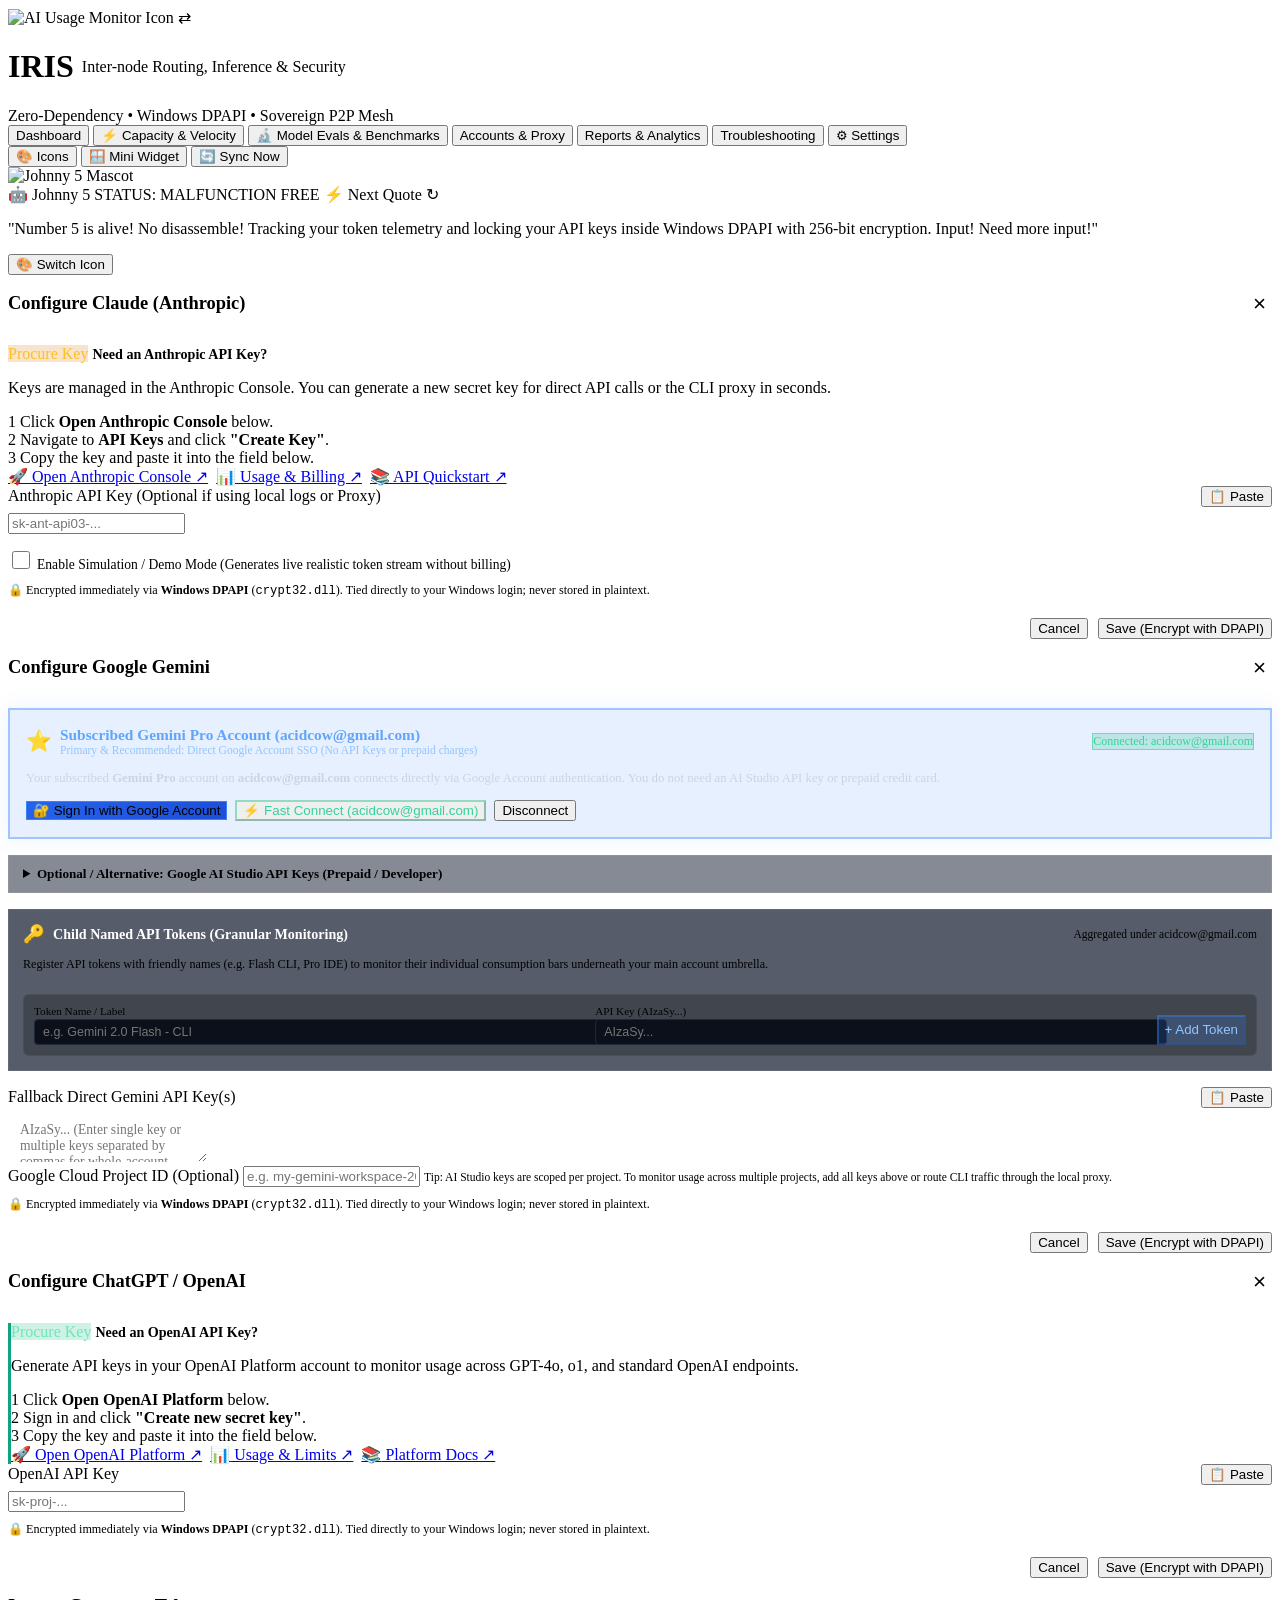
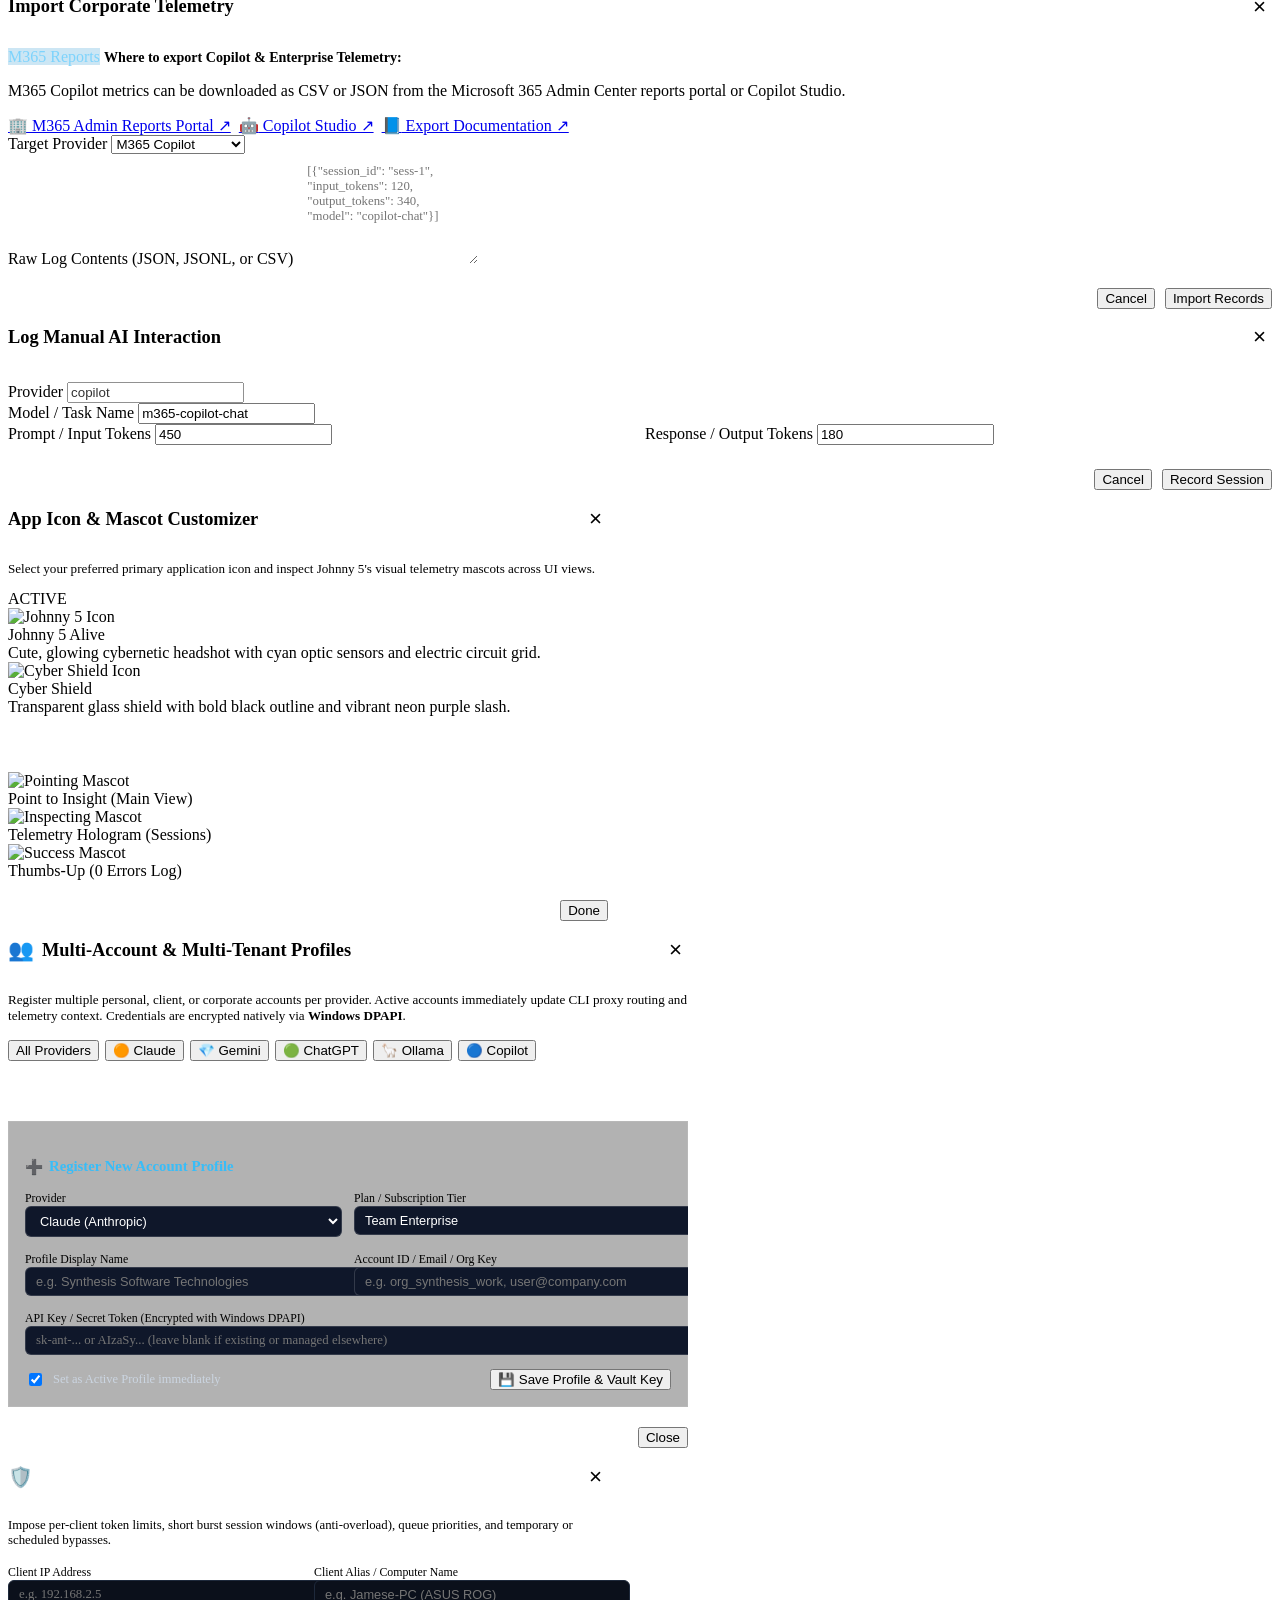
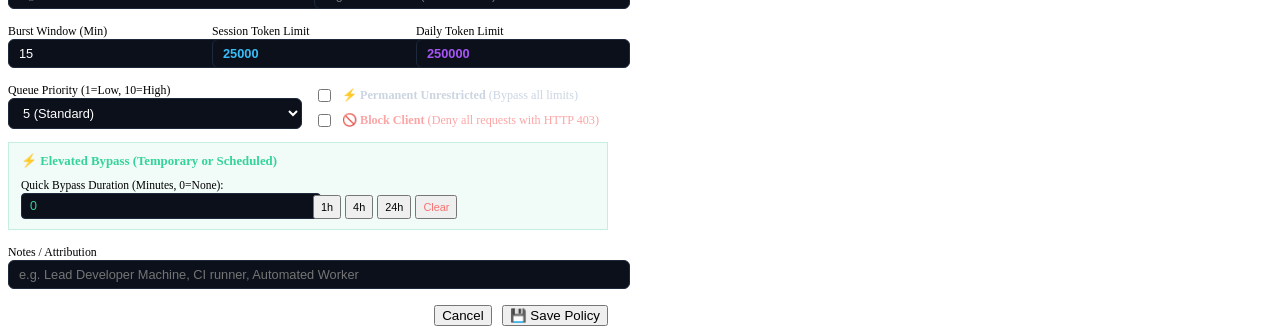
==== commit 537abd52: "feat(v2.5): unified frontend/widget core, 6 ultra-modern themes, SQLite WAL, zero double-accounting " ====
--- a/frontend/index.html
+++ b/frontend/index.html
@@ -3,8 +3,8 @@
 <head>
   <meta charset="UTF-8">
   <meta name="viewport" content="width=device-width, initial-scale=1.0">
-  <title>AI Usage Monitor | Token & Quota Tracker</title>
-  <meta name="description" content="Zero-dependency, privacy-first desktop monitor and taskbar widget for AI tokens, sessions, quotas, and rates.">
+  <title>IRIS | Inter-node Routing, Inference & Security</title>
+  <meta name="description" content="Zero-dependency sovereign P2P agent mesh, privacy-first desktop monitor, and secure tunneling runtime.">
   <link rel="icon" id="app-favicon" type="image/jpeg" href="/assets/icons/app_icon_johnny5.jpg">
   <link rel="stylesheet" href="/css/styles.css">
   <link rel="preconnect" href="https://fonts.googleapis.com">
@@ -21,10 +21,10 @@
       </div>
       <div class="brand-text">
         <div style="display: flex; align-items: center; gap: 8px;">
-          <h1>AI Usage Monitor</h1>
-          <span class="mascot-tag" title="Johnny 5 Guard Mascot Active">Number 5 is alive!</span>
-        </div>
-        <span>Zero-Dependency • Windows Native • Multi-Provider</span>
+          <h1>IRIS</h1>
+          <span class="mascot-tag" title="IRIS Sovereign Mesh Active">Inter-node Routing, Inference & Security</span>
+        </div>
+        <span>Zero-Dependency • Windows DPAPI • Sovereign P2P Mesh</span>
       </div>
     </div>
 
@@ -684,6 +684,10 @@
     </div>
   </div>
 
-  <script src="/js/app.js"></script>
+  <script src="js/core/formatters.js"></script>
+  <script src="js/core/api_client.js"></script>
+  <script src="js/core/chart_renderer.js"></script>
+  <script src="js/core/telemetry_hierarchy.js"></script>
+  <script src="js/app.js"></script>
 </body>
 </html>
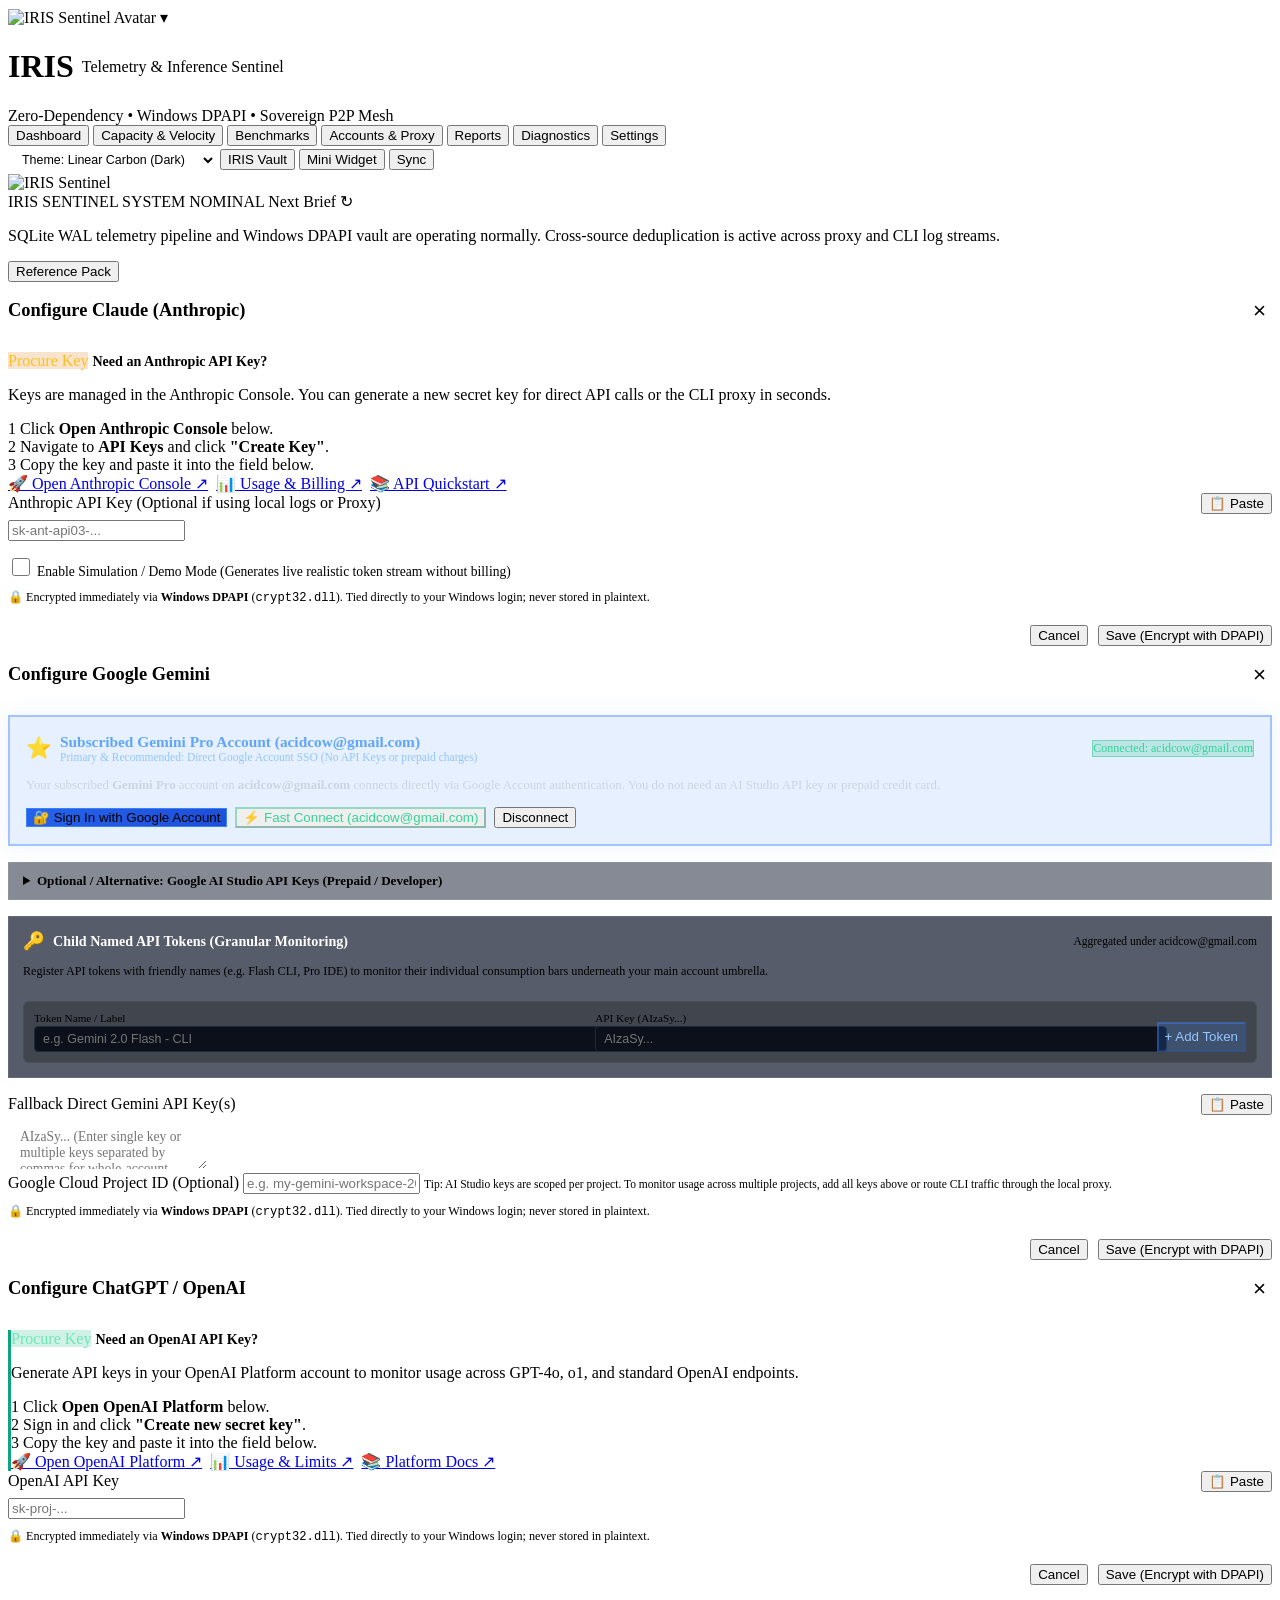
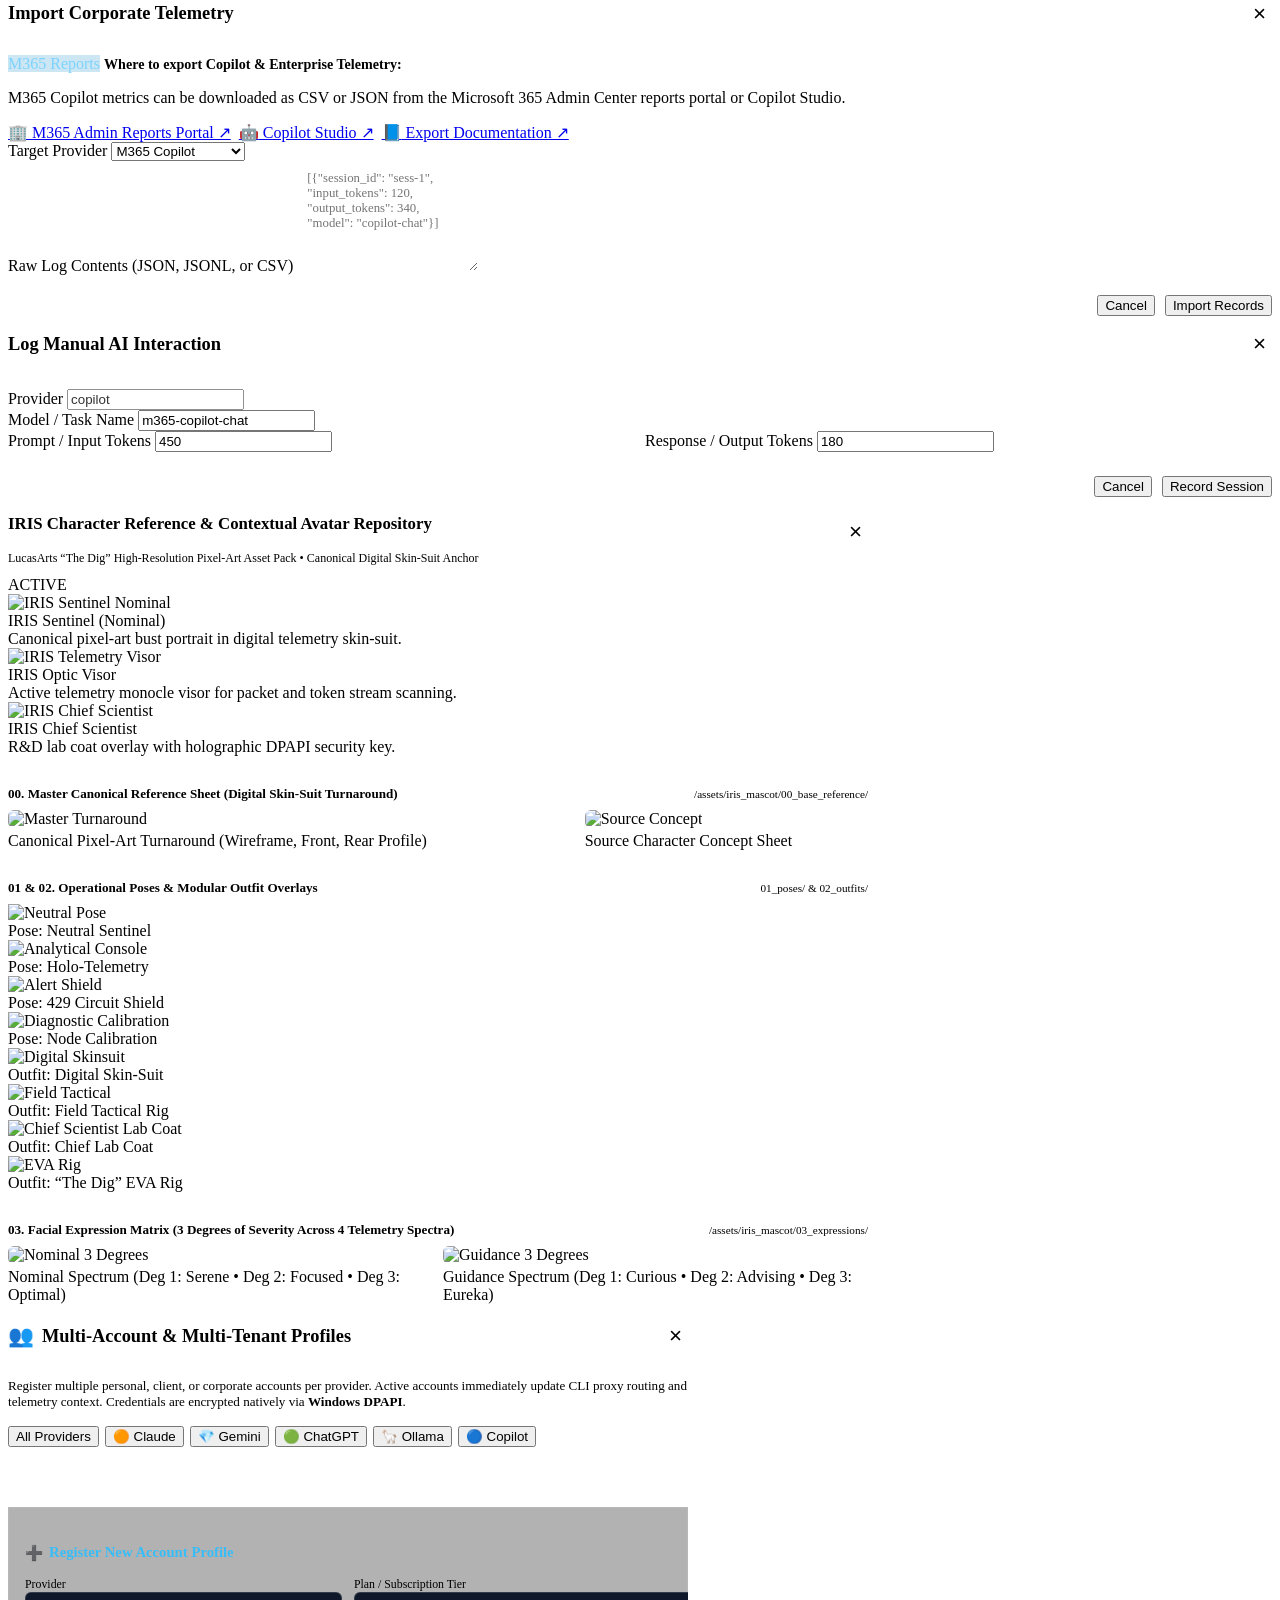
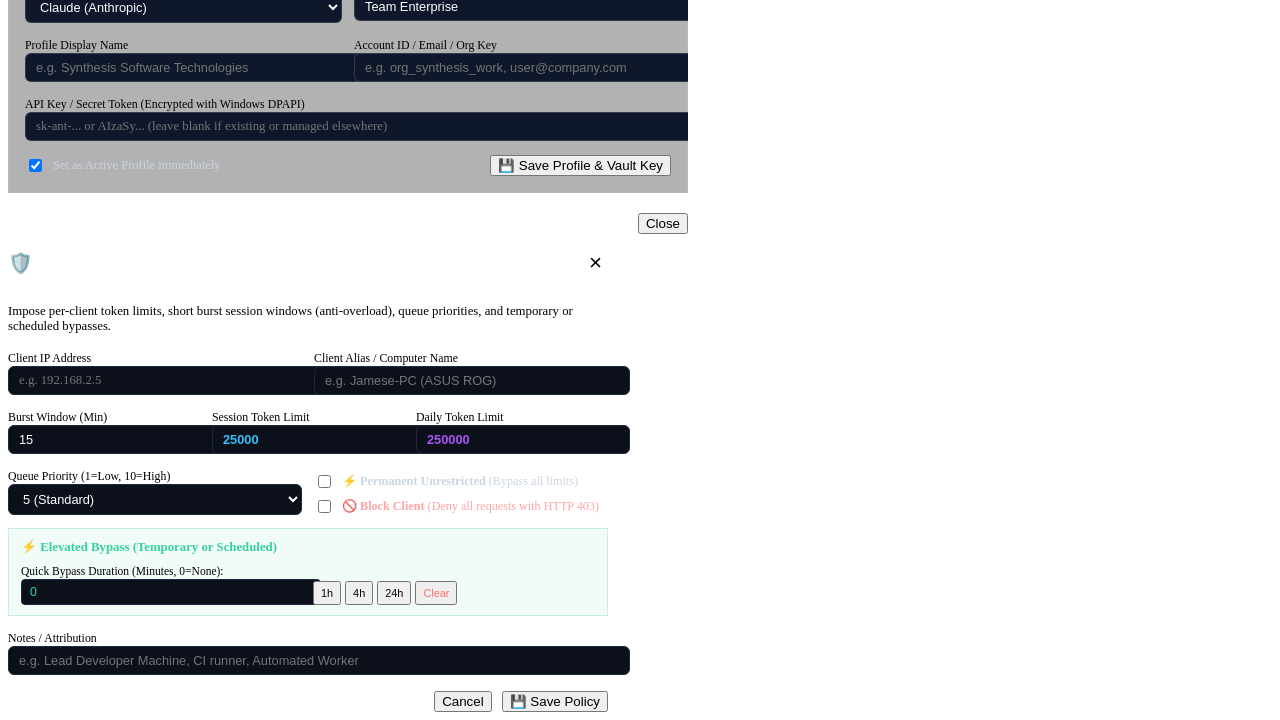
==== commit 64a8584c: "feat(v3.0): enterprise UI light/dark overhaul and 32-asset IRIS pixel-art mascot repository" ====
--- a/frontend/index.html
+++ b/frontend/index.html
@@ -5,7 +5,7 @@
   <meta name="viewport" content="width=device-width, initial-scale=1.0">
   <title>IRIS | Inter-node Routing, Inference & Security</title>
   <meta name="description" content="Zero-dependency sovereign P2P agent mesh, privacy-first desktop monitor, and secure tunneling runtime.">
-  <link rel="icon" id="app-favicon" type="image/jpeg" href="/assets/icons/app_icon_johnny5.jpg">
+  <link rel="icon" id="app-favicon" type="image/png" href="/assets/iris_mascot/04_avatars/avatar_nominal_healthy.png">
   <link rel="stylesheet" href="/css/styles.css">
   <link rel="preconnect" href="https://fonts.googleapis.com">
   <link rel="preconnect" href="https://fonts.gstatic.com" crossorigin>
@@ -15,14 +15,14 @@
   <!-- Application Header -->
   <header class="app-header">
     <div class="brand">
-      <div class="brand-icon-wrapper" id="brand-icon-toggle" onclick="window.App.toggleAppIcon()" title="Click to switch app icon (Johnny 5 vs Cyber Shield)">
-        <img id="brand-logo-img" src="/assets/icons/app_icon_johnny5.jpg" alt="AI Usage Monitor Icon" class="brand-avatar-img">
-        <span class="icon-toggle-hint">⇄</span>
+      <div class="brand-icon-wrapper" id="brand-icon-toggle" onclick="window.App.openIconPickerModal()" title="Open IRIS Character Reference & Expression Repository">
+        <img id="brand-logo-img" src="/assets/iris_mascot/04_avatars/avatar_nominal_healthy.png" alt="IRIS Sentinel Avatar" class="brand-avatar-img">
+        <span class="icon-toggle-hint">▾</span>
       </div>
       <div class="brand-text">
         <div style="display: flex; align-items: center; gap: 8px;">
           <h1>IRIS</h1>
-          <span class="mascot-tag" title="IRIS Sovereign Mesh Active">Inter-node Routing, Inference & Security</span>
+          <span class="mascot-tag" title="Intelligent Resource & Inference Sentinel">Telemetry &amp; Inference Sentinel</span>
         </div>
         <span>Zero-Dependency • Windows DPAPI • Sovereign P2P Mesh</span>
       </div>
@@ -31,24 +31,32 @@
     <!-- Navigation Tabs -->
     <nav class="nav-tabs">
       <button class="nav-tab active" data-tab="dashboard">Dashboard</button>
-      <button class="nav-tab" data-tab="capacity">⚡ Capacity & Velocity</button>
-      <button class="nav-tab" data-tab="benchmarks">🔬 Model Evals & Benchmarks</button>
-      <button class="nav-tab" data-tab="providers">Accounts & Proxy</button>
-      <button class="nav-tab" data-tab="reports">Reports & Analytics</button>
-      <button class="nav-tab" data-tab="troubleshooting">Troubleshooting</button>
-      <button class="nav-tab" data-tab="settings">⚙ Settings</button>
+      <button class="nav-tab" data-tab="capacity">Capacity &amp; Velocity</button>
+      <button class="nav-tab" data-tab="benchmarks">Benchmarks</button>
+      <button class="nav-tab" data-tab="providers">Accounts &amp; Proxy</button>
+      <button class="nav-tab" data-tab="reports">Reports</button>
+      <button class="nav-tab" data-tab="troubleshooting">Diagnostics</button>
+      <button class="nav-tab" data-tab="settings">Settings</button>
     </nav>
 
     <!-- Header Actions -->
     <div class="header-actions">
-      <button class="btn btn-secondary" onclick="window.App.openIconPickerModal()" title="Choose app icon & mascot theme">
-        🎨 Icons
+      <select id="header-quick-theme-select" onchange="window.App.selectThemeSwatch(this.value)" title="Switch UI Theme (Dark &amp; Light Palettes)" style="background: var(--bg-elevated); border: 1px solid var(--border-subtle); color: var(--text-main); padding: 6px 10px; border-radius: var(--radius-sm); font-size: 0.78rem; font-weight: 500; cursor: pointer;">
+        <option value="linear-obsidian">Theme: Linear Carbon (Dark)</option>
+        <option value="geist-monochrome">Theme: Vercel Geist (Dark)</option>
+        <option value="executive-paper">Theme: Stripe Daylight (Light)</option>
+        <option value="tokyo-night">Theme: Palantir Slate (Dark)</option>
+        <option value="catppuccin-mocha">Theme: Warm Graphite (Dark)</option>
+        <option value="cyberpunk-hud">Theme: Tactical HUD (Dark)</option>
+      </select>
+      <button class="btn btn-secondary" onclick="window.App.openIconPickerModal()" title="Inspect IRIS Pixel-Art Reference Repository, Poses, Outfits &amp; 3-Degree Expression Matrix">
+        IRIS Vault
       </button>
       <button class="btn btn-secondary" onclick="window.App.launchDesktopWidget()" title="Launch native floating desktop widget">
-        🪟 Mini Widget
+        Mini Widget
       </button>
       <button class="btn btn-primary" onclick="window.App.loadUsageData()">
-        🔄 Sync Now
+        Sync
       </button>
     </div>
   </header>
@@ -58,26 +66,26 @@
     <!-- Top Status Pills (Canonical Component Container) -->
     <div id="container-header-status"></div>
 
-    <!-- Johnny 5 Mascot Live Banner -->
+    <!-- IRIS Sentinel Operational Telemetry Briefing Strip -->
     <div class="mascot-banner" id="johnny5-mascot-banner">
       <div class="mascot-banner-avatar">
-        <img src="/assets/mascot/johnny5_pointing.jpg" alt="Johnny 5 Mascot" class="mascot-img-pointing" id="mascot-main-img" onclick="window.App.cycleMascotQuote()" style="cursor: pointer;" title="Click Johnny 5 for more wisdom!">
+        <img src="/assets/iris_mascot/04_avatars/avatar_nominal_healthy.png" alt="IRIS Sentinel" class="mascot-img-pointing" id="mascot-main-img" onclick="window.App.cycleMascotQuote()" style="cursor: pointer;" title="Click to cycle operational telemetry brief">
       </div>
       <div class="mascot-banner-content">
         <div class="mascot-speech-bubble">
           <div class="mascot-quote-header">
-            <span class="mascot-name">🤖 Johnny 5</span>
-            <span class="mascot-status-tag" id="mascot-status-tag">STATUS: MALFUNCTION FREE</span>
-            <span class="mascot-tip-pill" onclick="window.App.cycleMascotQuote()" title="Click for more Johnny 5 advice">⚡ Next Quote ↻</span>
+            <span class="mascot-name">IRIS SENTINEL</span>
+            <span class="mascot-status-tag" id="mascot-status-tag">SYSTEM NOMINAL</span>
+            <span class="mascot-tip-pill" onclick="window.App.cycleMascotQuote()" title="Cycle operational brief">Next Brief ↻</span>
           </div>
           <p class="mascot-quote-text" id="mascot-quote-text">
-            "Number 5 is alive! No disassemble! Tracking your token telemetry and locking your API keys inside Windows DPAPI with 256-bit encryption. Input! Need more input!"
+            SQLite WAL telemetry pipeline and Windows DPAPI vault are operating normally. Cross-source deduplication is active across proxy and CLI log streams.
           </p>
         </div>
       </div>
       <div class="mascot-banner-actions">
-        <button class="btn btn-secondary btn-sm" onclick="window.App.openIconPickerModal()" title="Customize App Icon & Mascot">
-          🎨 Switch Icon
+        <button class="btn btn-secondary btn-sm" onclick="window.App.openIconPickerModal()" title="Open IRIS Character Reference &amp; Expression Matrix">
+          Reference Pack
         </button>
       </div>
     </div>
@@ -441,58 +449,163 @@
     </div>
   </div>
 
-  <!-- Icon & Mascot Customizer Modal -->
+  <!-- IRIS Character Reference Repository, Outfits, Poses & 3-Degree Expression Matrix Modal -->
   <div class="modal-overlay" id="icon-picker-modal">
-    <div class="modal-box" style="max-width: 600px;">
-      <div style="display: flex; justify-content: space-between; align-items: center; margin-bottom: 12px;">
-        <h3 style="font-size: 1.15rem; font-weight: 700;">App Icon & Mascot Customizer</h3>
+    <div class="modal-box" style="max-width: 860px; max-height: 90vh; overflow-y: auto;">
+      <div style="display: flex; justify-content: space-between; align-items: center; margin-bottom: 10px;">
+        <div>
+          <h3 style="font-size: 1.05rem; font-weight: 700;">IRIS Character Reference &amp; Contextual Avatar Repository</h3>
+          <div style="font-size: 0.75rem; color: var(--text-muted);">LucasArts &ldquo;The Dig&rdquo; High-Resolution Pixel-Art Asset Pack • Canonical Digital Skin-Suit Anchor</div>
+        </div>
         <button onclick="window.App.closeIconPickerModal()" style="background: none; border: none; color: var(--text-muted); font-size: 1.4rem; cursor: pointer;">&times;</button>
       </div>
 
-      <p style="font-size: 0.82rem; color: var(--text-muted);">
-        Select your preferred primary application icon and inspect Johnny 5's visual telemetry mascots across UI views.
-      </p>
-
-      <div class="icon-picker-grid">
-        <!-- Option 1: Johnny 5 Glowing Headshot -->
+      <!-- Primary App Avatar Selection -->
+      <div class="icon-picker-grid" style="grid-template-columns: repeat(3, 1fr);">
         <div class="icon-choice-card selected" id="card-choice-johnny5" onclick="window.App.selectAppIcon('johnny5')">
           <span class="icon-selected-badge" id="badge-choice-johnny5">ACTIVE</span>
-          <img src="/assets/icons/app_icon_johnny5.jpg" alt="Johnny 5 Icon" class="icon-choice-preview">
-          <div class="icon-choice-title">Johnny 5 Alive</div>
-          <div class="icon-choice-desc">Cute, glowing cybernetic headshot with cyan optic sensors and electric circuit grid.</div>
-        </div>
-
-        <!-- Option 2: Cyber Shield with Purple Slash -->
+          <img src="/assets/iris_mascot/04_avatars/avatar_nominal_healthy.png" alt="IRIS Sentinel Nominal" class="icon-choice-preview">
+          <div class="icon-choice-title">IRIS Sentinel (Nominal)</div>
+          <div class="icon-choice-desc">Canonical pixel-art bust portrait in digital telemetry skin-suit.</div>
+        </div>
+
+        <div class="icon-choice-card" id="card-choice-scanning" onclick="window.App.selectAppIcon('scanning')">
+          <span class="icon-selected-badge" id="badge-choice-scanning" style="display: none;">ACTIVE</span>
+          <img src="/assets/iris_mascot/04_avatars/avatar_scanning_idle.png" alt="IRIS Telemetry Visor" class="icon-choice-preview">
+          <div class="icon-choice-title">IRIS Optic Visor</div>
+          <div class="icon-choice-desc">Active telemetry monocle visor for packet and token stream scanning.</div>
+        </div>
+
         <div class="icon-choice-card" id="card-choice-shield" onclick="window.App.selectAppIcon('shield')">
           <span class="icon-selected-badge" id="badge-choice-shield" style="display: none;">ACTIVE</span>
-          <img src="/assets/icons/app_icon_shield.jpg" alt="Cyber Shield Icon" class="icon-choice-preview">
-          <div class="icon-choice-title">Cyber Shield</div>
-          <div class="icon-choice-desc">Transparent glass shield with bold black outline and vibrant neon purple slash.</div>
-        </div>
-      </div>
-
-      <div style="margin-top: 18px; border-top: 1px solid var(--border-subtle); padding-top: 14px;">
-        <div style="font-size: 0.84rem; font-weight: 700; color: #fff; margin-bottom: 8px;">
-          Mascot UI Variations Gallery
-        </div>
-        <div class="mascot-gallery-grid">
-          <div class="mascot-gallery-item">
-            <img src="/assets/mascot/johnny5_pointing.jpg" alt="Pointing Mascot" class="mascot-gallery-img">
-            <div class="mascot-gallery-label">Point to Insight (Main View)</div>
-          </div>
-          <div class="mascot-gallery-item">
-            <img src="/assets/mascot/johnny5_inspecting.jpg" alt="Inspecting Mascot" class="mascot-gallery-img">
-            <div class="mascot-gallery-label">Telemetry Hologram (Sessions)</div>
-          </div>
-          <div class="mascot-gallery-item">
-            <img src="/assets/mascot/johnny5_success.jpg" alt="Success Mascot" class="mascot-gallery-img">
-            <div class="mascot-gallery-label">Thumbs-Up (0 Errors Log)</div>
-          </div>
-        </div>
-      </div>
-
-      <div style="display: flex; justify-content: flex-end; gap: 10px; margin-top: 20px;">
-        <button class="btn btn-primary" onclick="window.App.closeIconPickerModal()">Done</button>
+          <img src="/assets/iris_mascot/04_avatars/avatar_guidance_config.png" alt="IRIS Chief Scientist" class="icon-choice-preview">
+          <div class="icon-choice-title">IRIS Chief Scientist</div>
+          <div class="icon-choice-desc">R&amp;D lab coat overlay with holographic DPAPI security key.</div>
+        </div>
+      </div>
+
+      <!-- 00: Master Canonical Reference Turnaround Sheet -->
+      <div style="margin-top: 16px; border-top: 1px solid var(--border-subtle); padding-top: 14px;">
+        <div style="display: flex; justify-content: space-between; align-items: center; margin-bottom: 8px;">
+          <strong style="font-size: 0.82rem; color: var(--text-main);">00. Master Canonical Reference Sheet (Digital Skin-Suit Turnaround)</strong>
+          <code style="font-size: 0.7rem; color: var(--text-muted); font-family: var(--font-mono);">/assets/iris_mascot/00_base_reference/</code>
+        </div>
+        <div style="display: grid; grid-template-columns: 2fr 1fr; gap: 10px;">
+          <div class="mascot-gallery-item">
+            <img src="/assets/iris_mascot/00_base_reference/iris_base_skinsuit_turnaround.png" alt="Master Turnaround" class="iris-pixel-img" style="width: 100%; border-radius: 6px; border: 1px solid var(--border-subtle);">
+            <div class="mascot-gallery-label" style="margin-top: 4px;">Canonical Pixel-Art Turnaround (Wireframe, Front, Rear Profile)</div>
+          </div>
+          <div class="mascot-gallery-item">
+            <img src="/assets/iris_mascot/00_base_reference/user_reference_concept.jpg" alt="Source Concept" style="width: 100%; border-radius: 6px; border: 1px solid var(--border-subtle);">
+            <div class="mascot-gallery-label" style="margin-top: 4px;">Source Character Concept Sheet</div>
+          </div>
+        </div>
+      </div>
+
+      <!-- 01 & 02: Operational Poses & Outfit Overlays -->
+      <div style="margin-top: 16px; border-top: 1px solid var(--border-subtle); padding-top: 14px;">
+        <div style="display: flex; justify-content: space-between; align-items: center; margin-bottom: 8px;">
+          <strong style="font-size: 0.82rem; color: var(--text-main);">01 &amp; 02. Operational Poses &amp; Modular Outfit Overlays</strong>
+          <code style="font-size: 0.7rem; color: var(--text-muted); font-family: var(--font-mono);">01_poses/ &amp; 02_outfits/</code>
+        </div>
+        <div class="mascot-gallery-grid" style="grid-template-columns: repeat(4, 1fr);">
+          <div class="mascot-gallery-item">
+            <img src="/assets/iris_mascot/01_poses/pose_neutral_standing.png" alt="Neutral Pose" class="mascot-gallery-img">
+            <div class="mascot-gallery-label">Pose: Neutral Sentinel</div>
+          </div>
+          <div class="mascot-gallery-item">
+            <img src="/assets/iris_mascot/01_poses/pose_analytical_console.png" alt="Analytical Console" class="mascot-gallery-img">
+            <div class="mascot-gallery-label">Pose: Holo-Telemetry</div>
+          </div>
+          <div class="mascot-gallery-item">
+            <img src="/assets/iris_mascot/01_poses/pose_alert_defensive.png" alt="Alert Shield" class="mascot-gallery-img">
+            <div class="mascot-gallery-label">Pose: 429 Circuit Shield</div>
+          </div>
+          <div class="mascot-gallery-item">
+            <img src="/assets/iris_mascot/01_poses/pose_diagnostic_repair.png" alt="Diagnostic Calibration" class="mascot-gallery-img">
+            <div class="mascot-gallery-label">Pose: Node Calibration</div>
+          </div>
+          <div class="mascot-gallery-item">
+            <img src="/assets/iris_mascot/02_outfits/outfit_digital_skinsuit.png" alt="Digital Skinsuit" class="mascot-gallery-img">
+            <div class="mascot-gallery-label">Outfit: Digital Skin-Suit</div>
+          </div>
+          <div class="mascot-gallery-item">
+            <img src="/assets/iris_mascot/02_outfits/outfit_field_tactical.png" alt="Field Tactical" class="mascot-gallery-img">
+            <div class="mascot-gallery-label">Outfit: Field Tactical Rig</div>
+          </div>
+          <div class="mascot-gallery-item">
+            <img src="/assets/iris_mascot/02_outfits/outfit_lab_chief_coat.png" alt="Chief Scientist Lab Coat" class="mascot-gallery-img">
+            <div class="mascot-gallery-label">Outfit: Chief Lab Coat</div>
+          </div>
+          <div class="mascot-gallery-item">
+            <img src="/assets/iris_mascot/02_outfits/outfit_eva_astronaut_rig.png" alt="EVA Rig" class="mascot-gallery-img">
+            <div class="mascot-gallery-label">Outfit: &ldquo;The Dig&rdquo; EVA Rig</div>
+          </div>
+        </div>
+      </div>
+
+      <!-- 03: 3-Degree Severity Facial Expression Matrix -->
+      <div style="margin-top: 16px; border-top: 1px solid var(--border-subtle); padding-top: 14px;">
+        <div style="display: flex; justify-content: space-between; align-items: center; margin-bottom: 8px;">
+          <strong style="font-size: 0.82rem; color: var(--text-main);">03. Facial Expression Matrix (3 Degrees of Severity Across 4 Telemetry Spectra)</strong>
+          <code style="font-size: 0.7rem; color: var(--text-muted); font-family: var(--font-mono);">/assets/iris_mascot/03_expressions/</code>
+        </div>
+        <div style="display: grid; grid-template-columns: 1fr 1fr; gap: 10px;">
+          <div class="mascot-gallery-item">
+            <img src="/assets/iris_mascot/03_expressions/expressions_nominal_3degrees.png" alt="Nominal 3 Degrees" class="iris-pixel-img" style="width: 100%; border-radius: 6px;">
+            <div class="mascot-gallery-label" style="margin-top: 4px;">Nominal Spectrum (Deg 1: Serene • Deg 2: Focused • Deg 3: Optimal)</div>
+          </div>
+          <div class="mascot-gallery-item">
+            <img src="/assets/iris_mascot/03_expressions/expressions_guidance_3degrees.png" alt="Guidance 3 Degrees" class="iris-pixel-img" style="width: 100%; border-radius: 6px;">
+            <div class="mascot-gallery-label" style="margin-top: 4px;">Guidance Spectrum (Deg 1: Curious • Deg 2: Advising • Deg 3: Eureka)</div>
+          </div>
+          <div class="mascot-gallery-item">
+            <img src="/assets/iris_mascot/03_expressions/expressions_warning_3degrees.png" alt="Warning 3 Degrees" class="iris-pixel-img" style="width: 100%; border-radius: 6px;">
+            <div class="mascot-gallery-label" style="margin-top: 4px;">Warning Spectrum (Deg 1: Drift • Deg 2: Urgent Burn • Deg 3: Brace)</div>
+          </div>
+          <div class="mascot-gallery-item">
+            <img src="/assets/iris_mascot/03_expressions/expressions_critical_3degrees.png" alt="Critical 3 Degrees" class="iris-pixel-img" style="width: 100%; border-radius: 6px;">
+            <div class="mascot-gallery-label" style="margin-top: 4px;">Critical Spectrum (Deg 1: Timeout • Deg 2: HTTP 429 • Deg 3: Overload)</div>
+          </div>
+        </div>
+      </div>
+
+      <!-- 04: Contextual UI Avatars -->
+      <div style="margin-top: 16px; border-top: 1px solid var(--border-subtle); padding-top: 14px;">
+        <div style="display: flex; justify-content: space-between; align-items: center; margin-bottom: 8px;">
+          <strong style="font-size: 0.82rem; color: var(--text-main);">04. Contextual 1:1 UI Avatars (Auto-Bound to System States)</strong>
+          <code style="font-size: 0.7rem; color: var(--text-muted); font-family: var(--font-mono);">/assets/iris_mascot/04_avatars/</code>
+        </div>
+        <div class="mascot-gallery-grid" style="grid-template-columns: repeat(6, 1fr);">
+          <div class="mascot-gallery-item">
+            <img src="/assets/iris_mascot/04_avatars/avatar_nominal_healthy.png" alt="Nominal" class="mascot-gallery-img">
+            <div class="mascot-gallery-label">Nominal</div>
+          </div>
+          <div class="mascot-gallery-item">
+            <img src="/assets/iris_mascot/04_avatars/avatar_scanning_idle.png" alt="Scanning" class="mascot-gallery-img">
+            <div class="mascot-gallery-label">Scanning</div>
+          </div>
+          <div class="mascot-gallery-item">
+            <img src="/assets/iris_mascot/04_avatars/avatar_guidance_config.png" alt="Config" class="mascot-gallery-img">
+            <div class="mascot-gallery-label">Config / Vault</div>
+          </div>
+          <div class="mascot-gallery-item">
+            <img src="/assets/iris_mascot/04_avatars/avatar_stats_insights.png" alt="Analytics" class="mascot-gallery-img">
+            <div class="mascot-gallery-label">Stats / ROI</div>
+          </div>
+          <div class="mascot-gallery-item">
+            <img src="/assets/iris_mascot/04_avatars/avatar_warning_pacing.png" alt="Warning" class="mascot-gallery-img">
+            <div class="mascot-gallery-label">Pacing Caution</div>
+          </div>
+          <div class="mascot-gallery-item">
+            <img src="/assets/iris_mascot/04_avatars/avatar_critical_error.png" alt="Critical" class="mascot-gallery-img">
+            <div class="mascot-gallery-label">429 / Fault</div>
+          </div>
+        </div>
+      </div>
+
+      <div style="display: flex; justify-content: flex-end; gap: 10px; margin-top: 18px;">
+        <button class="btn btn-primary" onclick="window.App.closeIconPickerModal()">Close Repository</button>
       </div>
     </div>
   </div>
@@ -688,6 +801,7 @@
   <script src="js/core/api_client.js"></script>
   <script src="js/core/chart_renderer.js"></script>
   <script src="js/core/telemetry_hierarchy.js"></script>
+  <script src="js/core/mascot_repository.js"></script>
   <script src="js/app.js"></script>
 </body>
 </html>
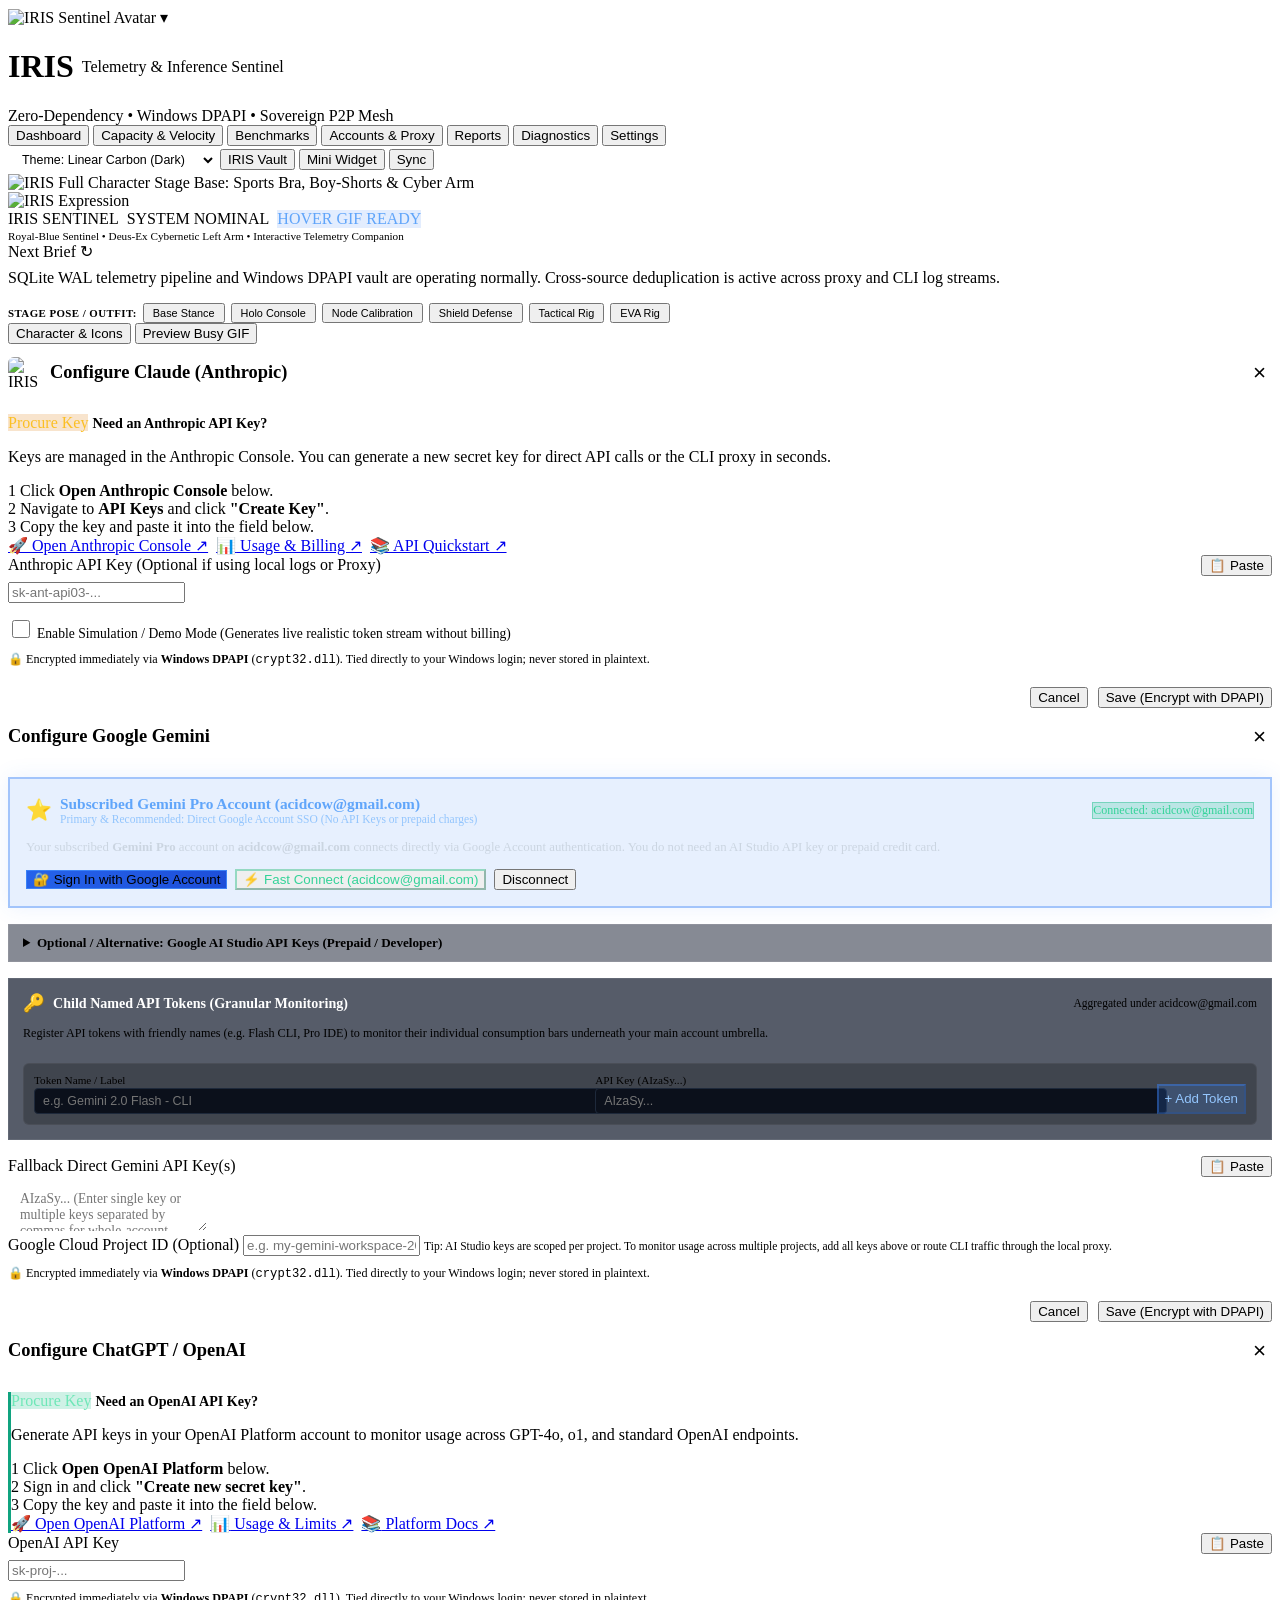
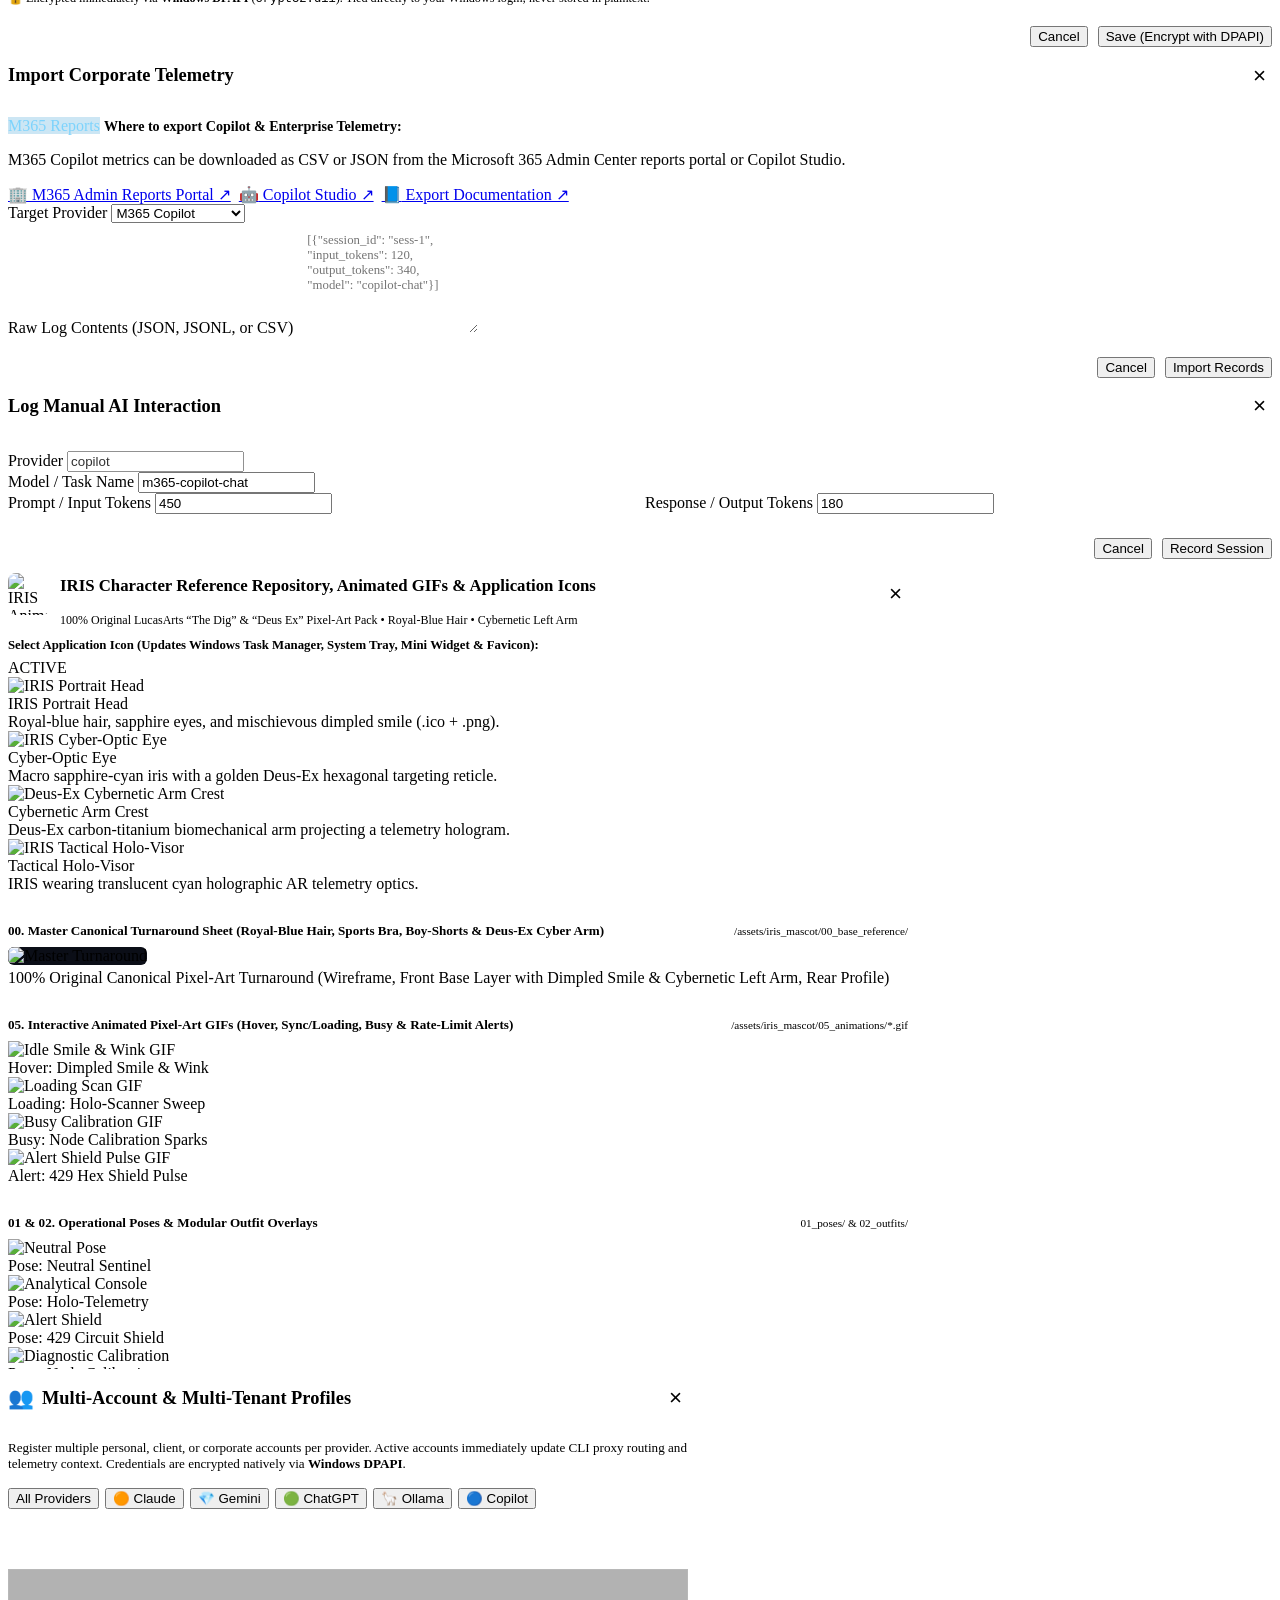
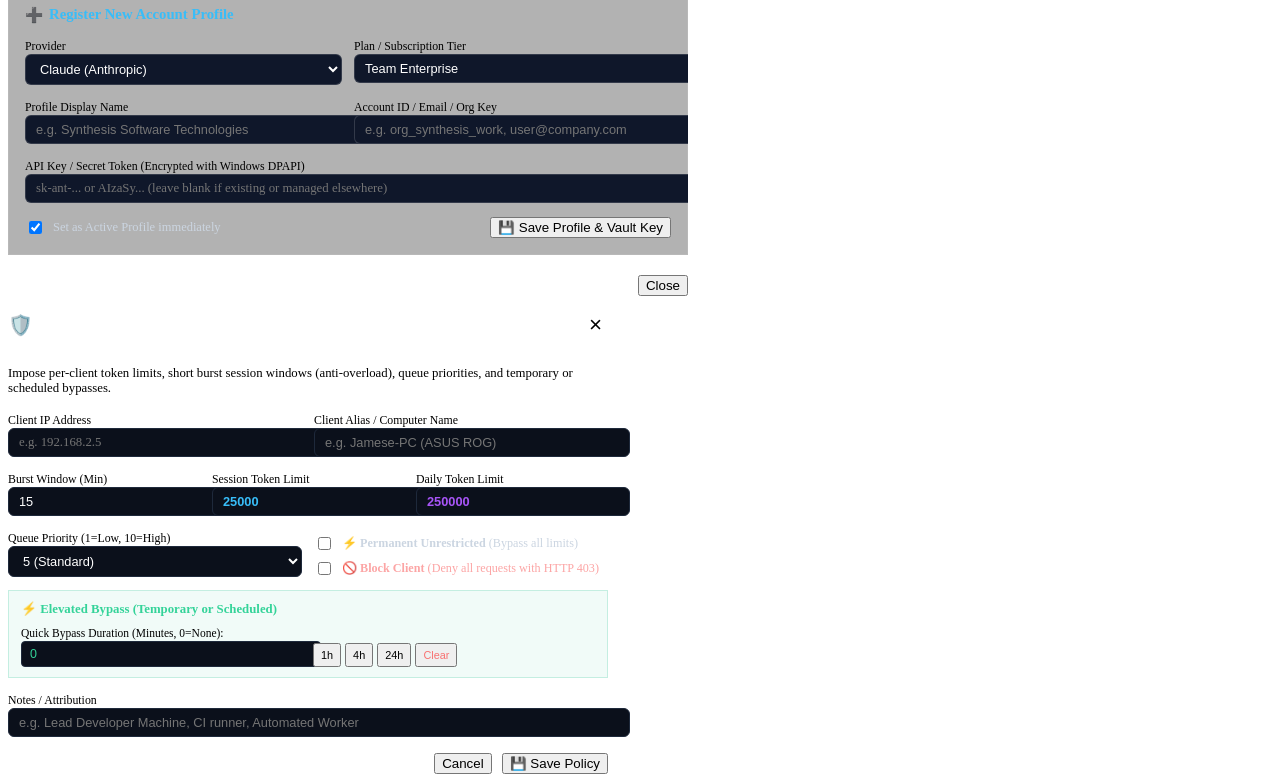
==== commit 12d2d426: "feat(v3.1): original royal-blue/cyber-arm IRIS character stage, animated GIFs, and 4 selectable tray" ====
--- a/frontend/index.html
+++ b/frontend/index.html
@@ -66,26 +66,54 @@
     <!-- Top Status Pills (Canonical Component Container) -->
     <div id="container-header-status"></div>
 
-    <!-- IRIS Sentinel Operational Telemetry Briefing Strip -->
-    <div class="mascot-banner" id="johnny5-mascot-banner">
-      <div class="mascot-banner-avatar">
-        <img src="/assets/iris_mascot/04_avatars/avatar_nominal_healthy.png" alt="IRIS Sentinel" class="mascot-img-pointing" id="mascot-main-img" onclick="window.App.cycleMascotQuote()" style="cursor: pointer;" title="Click to cycle operational telemetry brief">
-      </div>
+    <!-- IRIS Full-Character Interactive Sentinel Stage (Main UI Hero Companion) -->
+    <div class="mascot-banner iris-full-stage-banner" id="johnny5-mascot-banner" onmouseenter="window.App.onMascotHover(true)" onmouseleave="window.App.onMascotHover(false)">
+      <!-- Full-Body / Scene Character Showcase Stage -->
+      <div class="iris-character-stage" onclick="window.App.cycleMascotPose()" title="Hover to animate • Click to cycle IRIS full-body pose &amp; outfit">
+        <img src="/assets/iris_mascot/01_poses/pose_neutral_standing.png" alt="IRIS Full Character Stage" class="iris-full-stage-img iris-pixel-img" id="mascot-full-stage-img">
+        <span class="iris-stage-caption" id="iris-stage-pose-label">Base: Sports Bra, Boy-Shorts &amp; Cyber Arm</span>
+      </div>
+
+      <!-- Animated / Contextual Expression Portrait & Telemetry Briefing -->
       <div class="mascot-banner-content">
         <div class="mascot-speech-bubble">
           <div class="mascot-quote-header">
-            <span class="mascot-name">IRIS SENTINEL</span>
-            <span class="mascot-status-tag" id="mascot-status-tag">SYSTEM NOMINAL</span>
+            <img src="/assets/iris_mascot/04_avatars/avatar_nominal_healthy.png" alt="IRIS Expression" class="mascot-img-pointing iris-pixel-img" id="mascot-main-img" onclick="window.App.cycleMascotQuote()" onmouseenter="this.src='/assets/iris_mascot/05_animations/anim_idle_wink_smile.gif'" onmouseleave="window.App.restoreMascotAvatar()" style="cursor: pointer; width: 48px; height: 48px;" title="Hover for animated smile &amp; wink • Click for next brief">
+            <div>
+              <div style="display: flex; align-items: center; gap: 8px; flex-wrap: wrap;">
+                <span class="mascot-name">IRIS SENTINEL</span>
+                <span class="mascot-status-tag" id="mascot-status-tag">SYSTEM NOMINAL</span>
+                <span class="mascot-status-tag" id="iris-anim-state-pill" style="background: rgba(59, 130, 246, 0.14); color: #60a5fa; border-color: rgba(59, 130, 246, 0.3);">HOVER GIF READY</span>
+              </div>
+              <div style="font-size: 0.7rem; color: var(--text-dim); margin-top: 2px;">
+                Royal-Blue Sentinel • Deus-Ex Cybernetic Left Arm • Interactive Telemetry Companion
+              </div>
+            </div>
             <span class="mascot-tip-pill" onclick="window.App.cycleMascotQuote()" title="Cycle operational brief">Next Brief ↻</span>
           </div>
-          <p class="mascot-quote-text" id="mascot-quote-text">
+          <p class="mascot-quote-text" id="mascot-quote-text" style="margin-top: 8px;">
             SQLite WAL telemetry pipeline and Windows DPAPI vault are operating normally. Cross-source deduplication is active across proxy and CLI log streams.
           </p>
-        </div>
-      </div>
-      <div class="mascot-banner-actions">
-        <button class="btn btn-secondary btn-sm" onclick="window.App.openIconPickerModal()" title="Open IRIS Character Reference &amp; Expression Matrix">
-          Reference Pack
+
+          <!-- Interactive Full-Character Pose & Outfit Selector Strip -->
+          <div class="iris-pose-selector-bar" style="display: flex; align-items: center; gap: 6px; flex-wrap: wrap; margin-top: 10px;">
+            <span style="font-size: 0.68rem; font-weight: 600; color: var(--text-dim); text-transform: uppercase; letter-spacing: 0.04em;">Stage Pose / Outfit:</span>
+            <button type="button" class="btn btn-secondary btn-sm iris-pose-btn active" data-pose="/assets/iris_mascot/01_poses/pose_neutral_standing.png" data-gif="/assets/iris_mascot/05_animations/anim_idle_wink_smile.gif" onclick="window.App.setMascotStagePose('/assets/iris_mascot/01_poses/pose_neutral_standing.png', 'Base: Sports Bra, Boy-Shorts &amp; Cyber Arm', '/assets/iris_mascot/05_animations/anim_idle_wink_smile.gif', this)" style="font-size: 0.68rem; padding: 2px 8px;">Base Stance</button>
+            <button type="button" class="btn btn-secondary btn-sm iris-pose-btn" data-pose="/assets/iris_mascot/01_poses/pose_analytical_console.png" data-gif="/assets/iris_mascot/05_animations/anim_loading_scan.gif" onclick="window.App.setMascotStagePose('/assets/iris_mascot/01_poses/pose_analytical_console.png', 'Analytical Holo-Console', '/assets/iris_mascot/05_animations/anim_loading_scan.gif', this)" style="font-size: 0.68rem; padding: 2px 8px;">Holo Console</button>
+            <button type="button" class="btn btn-secondary btn-sm iris-pose-btn" data-pose="/assets/iris_mascot/01_poses/pose_diagnostic_repair.png" data-gif="/assets/iris_mascot/05_animations/anim_busy_processing.gif" onclick="window.App.setMascotStagePose('/assets/iris_mascot/01_poses/pose_diagnostic_repair.png', 'Node Calibration &amp; Repair', '/assets/iris_mascot/05_animations/anim_busy_processing.gif', this)" style="font-size: 0.68rem; padding: 2px 8px;">Node Calibration</button>
+            <button type="button" class="btn btn-secondary btn-sm iris-pose-btn" data-pose="/assets/iris_mascot/01_poses/pose_alert_defensive.png" data-gif="/assets/iris_mascot/05_animations/anim_alert_pulse.gif" onclick="window.App.setMascotStagePose('/assets/iris_mascot/01_poses/pose_alert_defensive.png', '429 Shield Defense', '/assets/iris_mascot/05_animations/anim_alert_pulse.gif', this)" style="font-size: 0.68rem; padding: 2px 8px;">Shield Defense</button>
+            <button type="button" class="btn btn-secondary btn-sm iris-pose-btn" data-pose="/assets/iris_mascot/02_outfits/outfit_field_tactical.png" data-gif="/assets/iris_mascot/05_animations/anim_idle_wink_smile.gif" onclick="window.App.setMascotStagePose('/assets/iris_mascot/02_outfits/outfit_field_tactical.png', 'Outfit: Deus-Ex Tactical Rig', '/assets/iris_mascot/05_animations/anim_idle_wink_smile.gif', this)" style="font-size: 0.68rem; padding: 2px 8px;">Tactical Rig</button>
+            <button type="button" class="btn btn-secondary btn-sm iris-pose-btn" data-pose="/assets/iris_mascot/02_outfits/outfit_eva_astronaut_rig.png" data-gif="/assets/iris_mascot/05_animations/anim_idle_wink_smile.gif" onclick="window.App.setMascotStagePose('/assets/iris_mascot/02_outfits/outfit_eva_astronaut_rig.png', 'Outfit: LucasArts EVA Rig', '/assets/iris_mascot/05_animations/anim_idle_wink_smile.gif', this)" style="font-size: 0.68rem; padding: 2px 8px;">EVA Rig</button>
+          </div>
+        </div>
+      </div>
+
+      <div class="mascot-banner-actions" style="flex-direction: column; align-items: stretch; gap: 6px;">
+        <button class="btn btn-secondary btn-sm" onclick="window.App.openIconPickerModal()" title="Open IRIS Character Reference, Animated GIFs &amp; Taskbar Icon Picker">
+          Character &amp; Icons
+        </button>
+        <button class="btn btn-secondary btn-sm" onclick="window.App.previewBusyAnimation()" title="Preview loading/busy animated GIF state">
+          Preview Busy GIF
         </button>
       </div>
     </div>
@@ -132,7 +160,10 @@
   <div class="modal-overlay" id="claude-config-modal">
     <div class="modal-box">
       <div style="display: flex; justify-content: space-between; align-items: center; margin-bottom: 12px;">
-        <h3 style="font-size: 1.15rem; font-weight: 700;">Configure Claude (Anthropic)</h3>
+        <div style="display: flex; align-items: center; gap: 10px;">
+          <img src="/assets/iris_mascot/04_avatars/avatar_guidance_config.png" alt="IRIS Config" class="iris-pixel-img" style="width: 32px; height: 32px; border-radius: 6px; border: 1px solid var(--border-subtle);" onmouseenter="this.src='/assets/iris_mascot/05_animations/anim_idle_wink_smile.gif'" onmouseleave="this.src='/assets/iris_mascot/04_avatars/avatar_guidance_config.png'">
+          <h3 style="font-size: 1.15rem; font-weight: 700;">Configure Claude (Anthropic)</h3>
+        </div>
         <button onclick="window.App.closeConfigureClaudeModal()" style="background: none; border: none; color: var(--text-muted); font-size: 1.4rem; cursor: pointer;">&times;</button>
       </div>
 
@@ -449,55 +480,88 @@
     </div>
   </div>
 
-  <!-- IRIS Character Reference Repository, Outfits, Poses & 3-Degree Expression Matrix Modal -->
+  <!-- IRIS Character Reference Repository, Animated GIFs & Taskbar/Tray Icon Picker Modal -->
   <div class="modal-overlay" id="icon-picker-modal">
-    <div class="modal-box" style="max-width: 860px; max-height: 90vh; overflow-y: auto;">
+    <div class="modal-box" style="max-width: 900px; max-height: 90vh; overflow-y: auto;">
       <div style="display: flex; justify-content: space-between; align-items: center; margin-bottom: 10px;">
-        <div>
-          <h3 style="font-size: 1.05rem; font-weight: 700;">IRIS Character Reference &amp; Contextual Avatar Repository</h3>
-          <div style="font-size: 0.75rem; color: var(--text-muted);">LucasArts &ldquo;The Dig&rdquo; High-Resolution Pixel-Art Asset Pack • Canonical Digital Skin-Suit Anchor</div>
+        <div style="display: flex; align-items: center; gap: 10px;">
+          <img src="/assets/iris_mascot/05_animations/anim_idle_wink_smile.gif" alt="IRIS Animated" class="iris-pixel-img" style="width: 42px; height: 42px; border-radius: 8px; border: 1px solid var(--border-subtle);">
+          <div>
+            <h3 style="font-size: 1.05rem; font-weight: 700;">IRIS Character Reference Repository, Animated GIFs &amp; Application Icons</h3>
+            <div style="font-size: 0.75rem; color: var(--text-muted);">100% Original LucasArts &ldquo;The Dig&rdquo; &amp; &ldquo;Deus Ex&rdquo; Pixel-Art Pack • Royal-Blue Hair • Cybernetic Left Arm</div>
+          </div>
         </div>
         <button onclick="window.App.closeIconPickerModal()" style="background: none; border: none; color: var(--text-muted); font-size: 1.4rem; cursor: pointer;">&times;</button>
       </div>
 
-      <!-- Primary App Avatar Selection -->
-      <div class="icon-picker-grid" style="grid-template-columns: repeat(3, 1fr);">
-        <div class="icon-choice-card selected" id="card-choice-johnny5" onclick="window.App.selectAppIcon('johnny5')">
+      <!-- Selectable Application Icon for Windows Task Manager, System Tray & Browser -->
+      <div style="margin-bottom: 6px; font-size: 0.8rem; font-weight: 600; color: var(--text-main);">
+        Select Application Icon (Updates Windows Task Manager, System Tray, Mini Widget &amp; Favicon):
+      </div>
+      <div class="icon-picker-grid" style="grid-template-columns: repeat(4, 1fr);">
+        <div class="icon-choice-card selected" id="card-choice-johnny5" onclick="window.App.selectAppIcon('iris_head')">
           <span class="icon-selected-badge" id="badge-choice-johnny5">ACTIVE</span>
-          <img src="/assets/iris_mascot/04_avatars/avatar_nominal_healthy.png" alt="IRIS Sentinel Nominal" class="icon-choice-preview">
-          <div class="icon-choice-title">IRIS Sentinel (Nominal)</div>
-          <div class="icon-choice-desc">Canonical pixel-art bust portrait in digital telemetry skin-suit.</div>
-        </div>
-
-        <div class="icon-choice-card" id="card-choice-scanning" onclick="window.App.selectAppIcon('scanning')">
+          <img src="/assets/icons/app_icon_iris_head.png" alt="IRIS Portrait Head" class="icon-choice-preview iris-pixel-img" onmouseenter="this.src='/assets/iris_mascot/05_animations/anim_idle_wink_smile.gif'" onmouseleave="this.src='/assets/icons/app_icon_iris_head.png'">
+          <div class="icon-choice-title">IRIS Portrait Head</div>
+          <div class="icon-choice-desc">Royal-blue hair, sapphire eyes, and mischievous dimpled smile (.ico + .png).</div>
+        </div>
+
+        <div class="icon-choice-card" id="card-choice-scanning" onclick="window.App.selectAppIcon('iris_eye')">
           <span class="icon-selected-badge" id="badge-choice-scanning" style="display: none;">ACTIVE</span>
-          <img src="/assets/iris_mascot/04_avatars/avatar_scanning_idle.png" alt="IRIS Telemetry Visor" class="icon-choice-preview">
-          <div class="icon-choice-title">IRIS Optic Visor</div>
-          <div class="icon-choice-desc">Active telemetry monocle visor for packet and token stream scanning.</div>
-        </div>
-
-        <div class="icon-choice-card" id="card-choice-shield" onclick="window.App.selectAppIcon('shield')">
+          <img src="/assets/icons/app_icon_iris_eye.png" alt="IRIS Cyber-Optic Eye" class="icon-choice-preview iris-pixel-img">
+          <div class="icon-choice-title">Cyber-Optic Eye</div>
+          <div class="icon-choice-desc">Macro sapphire-cyan iris with a golden Deus-Ex hexagonal targeting reticle.</div>
+        </div>
+
+        <div class="icon-choice-card" id="card-choice-shield" onclick="window.App.selectAppIcon('iris_cyber_arm')">
           <span class="icon-selected-badge" id="badge-choice-shield" style="display: none;">ACTIVE</span>
-          <img src="/assets/iris_mascot/04_avatars/avatar_guidance_config.png" alt="IRIS Chief Scientist" class="icon-choice-preview">
-          <div class="icon-choice-title">IRIS Chief Scientist</div>
-          <div class="icon-choice-desc">R&amp;D lab coat overlay with holographic DPAPI security key.</div>
-        </div>
-      </div>
-
-      <!-- 00: Master Canonical Reference Turnaround Sheet -->
+          <img src="/assets/icons/app_icon_iris_cyber_arm.png" alt="Deus-Ex Cybernetic Arm Crest" class="icon-choice-preview iris-pixel-img">
+          <div class="icon-choice-title">Cybernetic Arm Crest</div>
+          <div class="icon-choice-desc">Deus-Ex carbon-titanium biomechanical arm projecting a telemetry hologram.</div>
+        </div>
+
+        <div class="icon-choice-card" id="card-choice-holo" onclick="window.App.selectAppIcon('iris_holo')">
+          <span class="icon-selected-badge" id="badge-choice-holo" style="display: none;">ACTIVE</span>
+          <img src="/assets/icons/app_icon_iris_holo.png" alt="IRIS Tactical Holo-Visor" class="icon-choice-preview iris-pixel-img">
+          <div class="icon-choice-title">Tactical Holo-Visor</div>
+          <div class="icon-choice-desc">IRIS wearing translucent cyan holographic AR telemetry optics.</div>
+        </div>
+      </div>
+
+      <!-- 00: Master Canonical Reference Turnaround Sheet (100% Original) -->
       <div style="margin-top: 16px; border-top: 1px solid var(--border-subtle); padding-top: 14px;">
         <div style="display: flex; justify-content: space-between; align-items: center; margin-bottom: 8px;">
-          <strong style="font-size: 0.82rem; color: var(--text-main);">00. Master Canonical Reference Sheet (Digital Skin-Suit Turnaround)</strong>
+          <strong style="font-size: 0.82rem; color: var(--text-main);">00. Master Canonical Turnaround Sheet (Royal-Blue Hair, Sports Bra, Boy-Shorts &amp; Deus-Ex Cyber Arm)</strong>
           <code style="font-size: 0.7rem; color: var(--text-muted); font-family: var(--font-mono);">/assets/iris_mascot/00_base_reference/</code>
         </div>
-        <div style="display: grid; grid-template-columns: 2fr 1fr; gap: 10px;">
-          <div class="mascot-gallery-item">
-            <img src="/assets/iris_mascot/00_base_reference/iris_base_skinsuit_turnaround.png" alt="Master Turnaround" class="iris-pixel-img" style="width: 100%; border-radius: 6px; border: 1px solid var(--border-subtle);">
-            <div class="mascot-gallery-label" style="margin-top: 4px;">Canonical Pixel-Art Turnaround (Wireframe, Front, Rear Profile)</div>
-          </div>
-          <div class="mascot-gallery-item">
-            <img src="/assets/iris_mascot/00_base_reference/user_reference_concept.jpg" alt="Source Concept" style="width: 100%; border-radius: 6px; border: 1px solid var(--border-subtle);">
-            <div class="mascot-gallery-label" style="margin-top: 4px;">Source Character Concept Sheet</div>
+        <div class="mascot-gallery-item">
+          <img src="/assets/iris_mascot/00_base_reference/iris_base_skinsuit_turnaround.png" alt="Master Turnaround" class="iris-pixel-img" style="width: 100%; max-height: 290px; object-fit: contain; border-radius: 6px; border: 1px solid var(--border-subtle); background: #0b0e17;">
+          <div class="mascot-gallery-label" style="margin-top: 4px;">100% Original Canonical Pixel-Art Turnaround (Wireframe, Front Base Layer with Dimpled Smile &amp; Cybernetic Left Arm, Rear Profile)</div>
+        </div>
+      </div>
+
+      <!-- 05: Multi-Frame Animated GIFs (Hover, Loading, Busy & Alert States) -->
+      <div style="margin-top: 16px; border-top: 1px solid var(--border-subtle); padding-top: 14px;">
+        <div style="display: flex; justify-content: space-between; align-items: center; margin-bottom: 8px;">
+          <strong style="font-size: 0.82rem; color: var(--text-main);">05. Interactive Animated Pixel-Art GIFs (Hover, Sync/Loading, Busy &amp; Rate-Limit Alerts)</strong>
+          <code style="font-size: 0.7rem; color: var(--text-muted); font-family: var(--font-mono);">/assets/iris_mascot/05_animations/*.gif</code>
+        </div>
+        <div class="mascot-gallery-grid" style="grid-template-columns: repeat(4, 1fr);">
+          <div class="mascot-gallery-item">
+            <img src="/assets/iris_mascot/05_animations/anim_idle_wink_smile.gif" alt="Idle Smile & Wink GIF" class="mascot-gallery-img iris-pixel-img">
+            <div class="mascot-gallery-label">Hover: Dimpled Smile &amp; Wink</div>
+          </div>
+          <div class="mascot-gallery-item">
+            <img src="/assets/iris_mascot/05_animations/anim_loading_scan.gif" alt="Loading Scan GIF" class="mascot-gallery-img iris-pixel-img">
+            <div class="mascot-gallery-label">Loading: Holo-Scanner Sweep</div>
+          </div>
+          <div class="mascot-gallery-item">
+            <img src="/assets/iris_mascot/05_animations/anim_busy_processing.gif" alt="Busy Calibration GIF" class="mascot-gallery-img iris-pixel-img">
+            <div class="mascot-gallery-label">Busy: Node Calibration Sparks</div>
+          </div>
+          <div class="mascot-gallery-item">
+            <img src="/assets/iris_mascot/05_animations/anim_alert_pulse.gif" alt="Alert Shield Pulse GIF" class="mascot-gallery-img iris-pixel-img">
+            <div class="mascot-gallery-label">Alert: 429 Hex Shield Pulse</div>
           </div>
         </div>
       </div>
